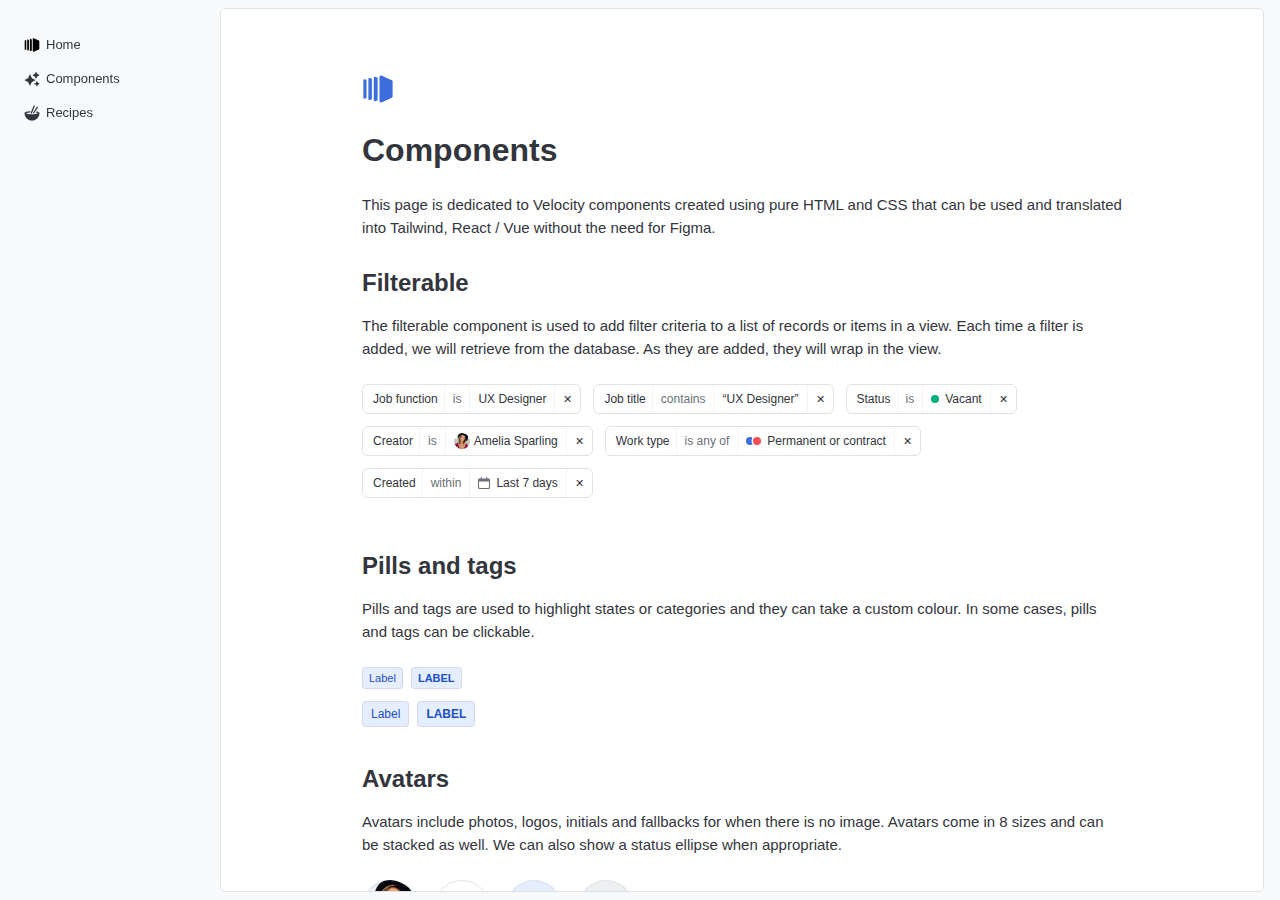
==== categories/components.html @ 9b2715d6 "Added sidebar" ====
<!doctype html>
<html lang="en">
  <head>
    <meta charset="UTF-8" />
    <meta name="viewport" content="width=device-width, initial-scale=1.0" />
    <title>Components</title>
    <link rel="stylesheet" href="../css/variables.css" />
    <link rel="stylesheet" href="../css/styles.css" />
    <link rel="icon" type="image/x-icon" href="../assets/images/me.ico" />
  </head>

  <body>
    <nav>
      <ul>
        <li class="sidebar-item">
          <a class="nav-text" href="/index.html">
            <span class="sidebar-content">
              <img
                class="sidebar-icon"
                src="../assets/images/icons/layers.svg"
              />
              <div>Home</div>
            </span>
          </a>
        </li>
        <li class="sidebar-item">
          <a class="nav-text" href="../categories/components.html">
            <span class="sidebar-content">
              <img
                class="sidebar-icon"
                src="../assets/images/icons/sparkle.svg"
              />
              <div>Components</div>
            </span>
          </a>
        </li>
        <li class="sidebar-item">
          <a class="nav-text" href="../categories/recipe-list.html">
            <span class="sidebar-content">
              <img class="sidebar-icon" src="../assets/images/icons/food.svg" />
              <div>Recipes</div>
            </span>
          </a>
        </li>
      </ul>
    </nav>

    <!-- The main content area -->
    <div class="main">
      <div class="centred-content">
        <svg
          width="16"
          height="16"
          viewBox="0 0 16 16"
          class="main-icon"
          fill="currentColor"
          xmlns="http://www.w3.org/2000/svg"
        >
          <path
            fill-rule="evenodd"
            clip-rule="evenodd"
            d="M15.3104 11.8014C15.3104 12.0613 15.1804 12.3212 14.9204 12.3862L9.72201 14.7256C9.52707 14.7905 9.26713 14.7905 9.0722 14.6606C8.87726 14.5306 8.74726 14.3356 8.74726 14.1407V1.85928C8.74726 1.66434 8.87726 1.40441 9.0722 1.33943C9.26713 1.20947 9.46207 1.20947 9.72201 1.27445L14.9204 3.61377C15.1804 3.74373 15.3104 3.93867 15.3104 4.1986V11.8014ZM3.99593 2.50637L4.94272 2.93242V13.0676L3.99593 13.4936C3.83669 13.5467 3.62438 13.5467 3.46514 13.4406C3.3059 13.3344 3.19974 13.1752 3.19974 13.0159V2.98407C3.19974 2.82484 3.3059 2.61253 3.46514 2.55945C3.62438 2.45329 3.78361 2.45329 3.99593 2.50637ZM1.39178 3.15523L2.26225 3.54694V12.4531L1.39178 12.8447C1.25135 12.8916 1.06411 12.8916 0.923683 12.798C0.783255 12.7044 0.689636 12.5639 0.689636 12.4235V3.57652C0.689636 3.43609 0.783255 3.24886 0.923683 3.20204C1.06411 3.10842 1.20454 3.10842 1.39178 3.15523ZM6.76276 1.91037L7.80976 2.38152V13.6185L6.76276 14.0896C6.58626 14.1484 6.35091 14.1484 6.1744 14.0308C5.9979 13.9131 5.88022 13.7366 5.88022 13.5601V2.4399C5.88022 2.26339 5.9979 2.02804 6.1744 1.96921C6.35091 1.85153 6.52743 1.85153 6.76276 1.91037Z"
          />
        </svg>

        <h1>Components</h1>
        <p>
          This page is dedicated to Velocity components created using pure HTML
          and CSS that can be used and translated into Tailwind, React / Vue
          without the need for Figma.
        </p>

        <!-- Filterables -->
        <h2>Filterable</h2>
        <p>
          The filterable component is used to add filter criteria to a list of
          records or items in a view. Each time a filter is added, we will
          retrieve from the database. As they are added, they will wrap in the
          view.
        </p>
        <div>
          <div class="filter-list">
            <div class="filterable">
              <div class="filter-field">Job function</div>
              <div class="filter-operator">is</div>
              <div class="filter-data">UX Designer</div>
              <div class="filter-remove">&#x2715;</div>
            </div>
            <div class="filterable">
              <div class="filter-field">Job title</div>
              <div class="filter-operator">contains</div>
              <div class="filter-data"><q>UX Designer</q></div>
              <div class="filter-remove">&#x2715;</div>
            </div>
            <div class="filterable">
              <div class="filter-field">Status</div>
              <div class="filter-operator">is</div>
              <div class="filter-data">
                <div class="coloured-ellipse"></div>
                Vacant
              </div>
              <div class="filter-remove">&#x2715;</div>
            </div>
            <div class="filterable">
              <div class="filter-field">Creator</div>
              <div class="filter-operator">is</div>
              <div class="filter-data">
                <div style="height: 16px; width: 16px; margin-right: 4px">
                  <img
                    class="avatar-image"
                    style="border-radius: 400px"
                    src="../assets/photos/girl.png"
                  />
                </div>
                Amelia Sparling
              </div>
              <div class="filter-remove">&#x2715;</div>
            </div>
            <div class="filterable">
              <div class="filter-field">Work type</div>
              <div class="filter-operator">is any of</div>
              <div class="filter-data">
                <div class="stacked-ellipse">
                  <div class="coloured-ellipse"></div>
                  <div class="coloured-ellipse"></div>
                </div>
                Permanent or contract
              </div>
              <div class="filter-remove">&#x2715;</div>
            </div>
            <div class="filterable">
              <div class="filter-field">Created</div>
              <div class="filter-operator">within</div>
              <div class="filter-data">
                <span class="icon-housing">
                  <svg
                    class="date-icon"
                    width="16"
                    height="16"
                    viewBox="0 0 16 16"
                    fill="currentColor"
                    xmlns="http://www.w3.org/2000/svg"
                  >
                    <path
                      fill-rule="evenodd"
                      clip-rule="evenodd"
                      d="M0.0181045 3.72974C0.00616553 3.81813 0 3.90834 0 4V14C0 15.1046 0.895431 16 2 16H14C15.1046 16 16 15.1046 16 14V4C16 3.90834 15.9938 3.81813 15.9819 3.72974C15.85 2.75299 15.0129 2 14 2H2C0.987087 2 0.150044 2.75299 0.0181045 3.72974ZM1.4 6V14C1.4 14.3314 1.66863 14.6 2 14.6H14C14.3314 14.6 14.6 14.3314 14.6 14V6H1.4Z"
                    />
                    <path
                      d="M3.5 1C3.5 0.447715 3.94772 0 4.5 0C5.05228 0 5.5 0.447715 5.5 1V2H3.5V1Z"
                    />
                    <path
                      d="M10.7 1C10.7 0.447715 11.1477 0 11.7 0C12.2522 0 12.7 0.447715 12.7 1V2H10.7V1Z"
                    />
                  </svg>
                </span>
                Last 7 days
              </div>
              <div class="filter-remove">&#x2715;</div>
            </div>
          </div>
        </div>

        <!-- Pills and tags -->
        <h2>Pills and tags</h2>
        <p>
          Pills and tags are used to highlight states or categories and they can
          take a custom colour. In some cases, pills and tags can be clickable.
        </p>
        <div class="pills-tags">
          <div class="pill-list">
            <div class="pill-sm">
              <span class="pill-label">Label</span>
            </div>
            <div class="badge-sm">
              <span class="badge-label">Label</span>
            </div>
          </div>
          <div class="pill-list">
            <div class="pill-md">
              <span class="pill-label-md">Label</span>
            </div>
            <div class="badge-md">
              <span class="badge-label-md">Label</span>
            </div>
          </div>
        </div>

        <!-- Avatars and stacked avatars -->
        <h2>Avatars</h2>
        <p>
          Avatars include photos, logos, initials and fallbacks for when there
          is no image. Avatars come in 8 sizes and can be stacked as well. We
          can also show a status ellipse when appropriate.
        </p>
        <div class="avatar-grouping">
          <div class="avatar-list">
            <div class="avatar">
              <img class="avatar-image" src="../assets/photos/girl.png" />
            </div>
            <div class="avatar">
              <img class="avatar-image" src="../assets/photos/sky.png" />
            </div>
            <div class="avatar-initials">
              <p class="initials">NV</p>
            </div>
            <div class="avatar-fallback">
              <svg
                class="svg-icon"
                width="32"
                height="32"
                viewBox="0 0 32 32"
                fill="currentColor"
                xmlns="http://www.w3.org/2000/svg"
              >
                <path
                  fill-rule="evenodd"
                  clip-rule="evenodd"
                  d="M6.50047 9.52563C6.50047 4.26493 10.7518 0 15.9961 0C21.2404 0 25.4917 4.26493 25.4917 9.52563C25.4917 14.7863 21.2404 19.0513 15.9961 19.0513C10.7518 19.0513 6.50047 14.7863 6.50047 9.52563ZM15.9961 2.57468C12.1693 2.57468 9.06704 5.68686 9.06704 9.52563C9.06704 13.3644 12.1693 16.4766 15.9961 16.4766C19.8229 16.4766 22.9251 13.3644 22.9251 9.52563C22.9251 5.68686 19.8229 2.57468 15.9961 2.57468ZM7.15126 22.8392C9.73643 20.9971 12.8289 20.0073 16 20.0073C19.1711 20.0073 22.2636 20.9971 24.8487 22.8392M7.15126 22.8392C4.56599 24.6812 2.61604 27.2848 1.57191 30.2884C1.33854 30.9597 1.69187 31.6937 2.36108 31.9279C3.0303 32.162 3.76199 31.8075 3.99536 31.1362C4.86413 28.637 6.48649 26.4708 8.63741 24.9384C10.7884 23.4056 13.3616 22.582 16 22.582C18.6384 22.582 21.2115 23.4055 23.3625 24.9383C25.5134 26.4708 27.1359 28.637 28.0046 31.1362C28.238 31.8075 28.9697 32.162 29.6389 31.9279C30.3081 31.6937 30.6615 30.9597 30.4281 30.2884C29.3839 27.2848 27.434 24.6812 24.8487 22.8392"
                />
              </svg>
            </div>
          </div>

          <div class="stacked-avatar-list">
            <div class="stacked-avatar" data-name="Emma Longhurst">
              <img class="stacked-image" src="../assets/photos/1.png" />
            </div>
            <div class="stacked-avatar" data-name="James Stoakes">
              <img class="stacked-image" src="../assets/photos/2.png" />
            </div>
            <div class="stacked-avatar" data-name="Poppy Reynolds">
              <img class="stacked-image" src="../assets/photos/3.png" />
            </div>
            <div class="stacked-avatar" data-name="Amelia Sparling">
              <img class="stacked-image" src="../assets/photos/girl.png" />
            </div>
          </div>

          <!-- Inline styles used for illustrative purposes -->
          <div class="stacked-avatar-list">
            <div
              style="background: #fde3f4"
              class="stacked-avatar-initials"
              data-name="Adam Dullage"
            >
              <p style="color: #892969" class="stacked-initials">AD</p>
            </div>
            <div
              style="background: #d8f8e7"
              class="stacked-avatar-initials"
              data-name="George Thomas"
            >
              <p style="color: #096c4e" class="stacked-initials">GT</p>
            </div>
            <div
              style="background: #e5eeff"
              class="stacked-avatar-initials"
              data-name="Jack Brind"
            >
              <p style="color: #1e50c0" class="stacked-initials">JB</p>
            </div>
            <div
              style="background: #ffe8d1"
              class="stacked-avatar-initials"
              data-name="Tahab Siddiqui"
            >
              <p style="color: #a05c1c" class="stacked-initials">TS</p>
            </div>
          </div>
        </div>

        <!-- Buttons -->
        <h2>Buttons</h2>
        <p>
          Buttons will normally be in the default style but can have a primary,
          ghost and destructive style as well as multiple different sizes.<br />
          The buttons below are all at the default size of medium.
        </p>
        <div class="buttons">
          <button class="button-ghost">
            <span class="btn-leading">
              <svg
                width="16"
                height="16"
                viewBox="0 0 16 16"
                fill="currentColor"
                xmlns="http://www.w3.org/2000/svg"
              >
                <path
                  fill-rule="evenodd"
                  clip-rule="evenodd"
                  d="M9.42375 0.355548C9.42431 0.355877 9.42487 0.356206 9.42542 0.356536L13.4629 2.72012C13.4757 2.72762 13.4883 2.73558 13.5005 2.74396L13.5207 2.75775C13.8709 2.99705 14.1634 3.19694 14.3892 3.3781C14.6237 3.56616 14.8318 3.76873 14.9812 4.03047C15.1342 4.29849 15.196 4.57587 15.224 4.86462C15.25 5.13264 15.25 5.45384 15.25 5.82178V10.1782C15.25 10.5462 15.25 10.8674 15.224 11.1354C15.196 11.4241 15.1342 11.7015 14.9812 11.9695C14.8318 12.2313 14.6237 12.4338 14.3892 12.6219C14.1634 12.8031 13.8709 13.0029 13.5207 13.2422L13.5005 13.256C13.4883 13.2644 13.4757 13.2724 13.4629 13.2799L9.42542 15.6435C9.42493 15.6438 9.42443 15.6441 9.42394 15.6443C9.00102 15.8945 8.48398 16 8.00275 16C7.52058 16 7.00267 15.8941 6.57749 15.6452L2.5371 13.2799C2.52428 13.2724 2.51172 13.2644 2.49945 13.256L2.47921 13.2422C2.12912 13.0029 1.83655 12.803 1.61062 12.6216C1.37597 12.4333 1.16776 12.2303 1.01838 11.9679C0.865538 11.6994 0.803958 11.4214 0.775971 11.132C0.749969 10.863 0.749984 10.5406 0.750001 10.1707V5.82178C0.749984 5.45385 0.749969 5.13264 0.775998 4.86462C0.804039 4.57587 0.865761 4.29849 1.01878 4.03047C1.1682 3.76873 1.37634 3.56616 1.61079 3.3781C1.83664 3.19694 2.12914 2.99704 2.47928 2.75775L2.49945 2.74396C2.51172 2.73558 2.52428 2.72762 2.5371 2.72012L6.57749 0.354822C6.57751 0.354811 6.57747 0.354832 6.57749 0.354822C7.00266 0.105881 7.5206 0 8.00275 0C8.48391 0 9.00087 0.105439 9.42375 0.355548ZM8.00275 1.28736C7.68603 1.28736 7.40319 1.36001 7.21863 1.46808L3.19738 3.82218C2.83201 4.07191 2.58567 4.24113 2.40562 4.38556C2.22685 4.52895 2.1595 4.61276 2.12527 4.67272C2.09463 4.72639 2.06452 4.80604 2.04665 4.99008C2.02744 5.18792 2.02673 5.44556 2.02673 5.85038V10.1422C2.02673 10.5488 2.02743 10.808 2.04668 11.0071C2.0646 11.1925 2.09485 11.2729 2.12567 11.327C2.15994 11.3873 2.22722 11.4711 2.40579 11.6145C2.58575 11.7589 2.83197 11.9281 3.19737 12.1778L7.21858 14.5319C7.40314 14.64 7.68603 14.7126 8.00275 14.7126C8.31987 14.7126 8.59925 14.6398 8.77846 14.5336L8.78142 14.5319L12.8026 12.1778C13.168 11.9281 13.4143 11.7589 13.5944 11.6144C13.7732 11.471 13.8405 11.3872 13.8747 11.3273C13.9054 11.2736 13.9355 11.194 13.9534 11.0099C13.9726 10.8121 13.9733 10.5544 13.9733 10.1496V5.85038C13.9733 5.44556 13.9726 5.18792 13.9534 4.99008C13.9355 4.80604 13.9054 4.72639 13.8747 4.67272C13.8405 4.61276 13.7732 4.52895 13.5944 4.38556C13.4143 4.24113 13.168 4.07191 12.8026 3.82218L8.77845 1.46637C8.59925 1.36016 8.31987 1.28736 8.00275 1.28736ZM8 6.41223C7.13788 6.41223 6.43449 7.12059 6.43449 8C6.43449 8.87941 7.13788 9.58776 8 9.58776C8.86212 9.58776 9.56551 8.87941 9.56551 8C9.56551 7.12059 8.86212 6.41223 8 6.41223ZM5.15776 8C5.15776 6.41463 6.42778 5.12488 8 5.12488C9.57222 5.12488 10.8422 6.41463 10.8422 8C10.8422 9.58537 9.57222 10.8751 8 10.8751C6.42778 10.8751 5.15776 9.58537 5.15776 8Z"
                />
              </svg>
            </span>
            <div class="btn-label-default">Ghost</div>
            <span class="btn-trailing" style="display: none">
              <svg></svg>
            </span>
          </button>
          <button class="button-default">
            <span class="btn-leading">
              <svg
                width="16"
                height="16"
                viewBox="0 0 16 16"
                fill="currentColor"
                xmlns="http://www.w3.org/2000/svg"
              >
                <path
                  fill-rule="evenodd"
                  clip-rule="evenodd"
                  d="M9.42375 0.355548C9.42431 0.355877 9.42487 0.356206 9.42542 0.356536L13.4629 2.72012C13.4757 2.72762 13.4883 2.73558 13.5005 2.74396L13.5207 2.75775C13.8709 2.99705 14.1634 3.19694 14.3892 3.3781C14.6237 3.56616 14.8318 3.76873 14.9812 4.03047C15.1342 4.29849 15.196 4.57587 15.224 4.86462C15.25 5.13264 15.25 5.45384 15.25 5.82178V10.1782C15.25 10.5462 15.25 10.8674 15.224 11.1354C15.196 11.4241 15.1342 11.7015 14.9812 11.9695C14.8318 12.2313 14.6237 12.4338 14.3892 12.6219C14.1634 12.8031 13.8709 13.0029 13.5207 13.2422L13.5005 13.256C13.4883 13.2644 13.4757 13.2724 13.4629 13.2799L9.42542 15.6435C9.42493 15.6438 9.42443 15.6441 9.42394 15.6443C9.00102 15.8945 8.48398 16 8.00275 16C7.52058 16 7.00267 15.8941 6.57749 15.6452L2.5371 13.2799C2.52428 13.2724 2.51172 13.2644 2.49945 13.256L2.47921 13.2422C2.12912 13.0029 1.83655 12.803 1.61062 12.6216C1.37597 12.4333 1.16776 12.2303 1.01838 11.9679C0.865538 11.6994 0.803958 11.4214 0.775971 11.132C0.749969 10.863 0.749984 10.5406 0.750001 10.1707V5.82178C0.749984 5.45385 0.749969 5.13264 0.775998 4.86462C0.804039 4.57587 0.865761 4.29849 1.01878 4.03047C1.1682 3.76873 1.37634 3.56616 1.61079 3.3781C1.83664 3.19694 2.12914 2.99704 2.47928 2.75775L2.49945 2.74396C2.51172 2.73558 2.52428 2.72762 2.5371 2.72012L6.57749 0.354822C6.57751 0.354811 6.57747 0.354832 6.57749 0.354822C7.00266 0.105881 7.5206 0 8.00275 0C8.48391 0 9.00087 0.105439 9.42375 0.355548ZM8.00275 1.28736C7.68603 1.28736 7.40319 1.36001 7.21863 1.46808L3.19738 3.82218C2.83201 4.07191 2.58567 4.24113 2.40562 4.38556C2.22685 4.52895 2.1595 4.61276 2.12527 4.67272C2.09463 4.72639 2.06452 4.80604 2.04665 4.99008C2.02744 5.18792 2.02673 5.44556 2.02673 5.85038V10.1422C2.02673 10.5488 2.02743 10.808 2.04668 11.0071C2.0646 11.1925 2.09485 11.2729 2.12567 11.327C2.15994 11.3873 2.22722 11.4711 2.40579 11.6145C2.58575 11.7589 2.83197 11.9281 3.19737 12.1778L7.21858 14.5319C7.40314 14.64 7.68603 14.7126 8.00275 14.7126C8.31987 14.7126 8.59925 14.6398 8.77846 14.5336L8.78142 14.5319L12.8026 12.1778C13.168 11.9281 13.4143 11.7589 13.5944 11.6144C13.7732 11.471 13.8405 11.3872 13.8747 11.3273C13.9054 11.2736 13.9355 11.194 13.9534 11.0099C13.9726 10.8121 13.9733 10.5544 13.9733 10.1496V5.85038C13.9733 5.44556 13.9726 5.18792 13.9534 4.99008C13.9355 4.80604 13.9054 4.72639 13.8747 4.67272C13.8405 4.61276 13.7732 4.52895 13.5944 4.38556C13.4143 4.24113 13.168 4.07191 12.8026 3.82218L8.77845 1.46637C8.59925 1.36016 8.31987 1.28736 8.00275 1.28736ZM8 6.41223C7.13788 6.41223 6.43449 7.12059 6.43449 8C6.43449 8.87941 7.13788 9.58776 8 9.58776C8.86212 9.58776 9.56551 8.87941 9.56551 8C9.56551 7.12059 8.86212 6.41223 8 6.41223ZM5.15776 8C5.15776 6.41463 6.42778 5.12488 8 5.12488C9.57222 5.12488 10.8422 6.41463 10.8422 8C10.8422 9.58537 9.57222 10.8751 8 10.8751C6.42778 10.8751 5.15776 9.58537 5.15776 8Z"
                />
              </svg>
            </span>
            <div class="btn-label-default">Default</div>
            <span class="btn-trailing" style="display: none">
              <svg></svg>
            </span>
          </button>
          <button class="button-primary">
            <span class="btn-leading-on-colour">
              <svg
                width="16"
                height="16"
                viewBox="0 0 16 16"
                fill="currentColor"
                xmlns="http://www.w3.org/2000/svg"
              >
                <path
                  fill-rule="evenodd"
                  clip-rule="evenodd"
                  d="M9.42375 0.355548C9.42431 0.355877 9.42487 0.356206 9.42542 0.356536L13.4629 2.72012C13.4757 2.72762 13.4883 2.73558 13.5005 2.74396L13.5207 2.75775C13.8709 2.99705 14.1634 3.19694 14.3892 3.3781C14.6237 3.56616 14.8318 3.76873 14.9812 4.03047C15.1342 4.29849 15.196 4.57587 15.224 4.86462C15.25 5.13264 15.25 5.45384 15.25 5.82178V10.1782C15.25 10.5462 15.25 10.8674 15.224 11.1354C15.196 11.4241 15.1342 11.7015 14.9812 11.9695C14.8318 12.2313 14.6237 12.4338 14.3892 12.6219C14.1634 12.8031 13.8709 13.0029 13.5207 13.2422L13.5005 13.256C13.4883 13.2644 13.4757 13.2724 13.4629 13.2799L9.42542 15.6435C9.42493 15.6438 9.42443 15.6441 9.42394 15.6443C9.00102 15.8945 8.48398 16 8.00275 16C7.52058 16 7.00267 15.8941 6.57749 15.6452L2.5371 13.2799C2.52428 13.2724 2.51172 13.2644 2.49945 13.256L2.47921 13.2422C2.12912 13.0029 1.83655 12.803 1.61062 12.6216C1.37597 12.4333 1.16776 12.2303 1.01838 11.9679C0.865538 11.6994 0.803958 11.4214 0.775971 11.132C0.749969 10.863 0.749984 10.5406 0.750001 10.1707V5.82178C0.749984 5.45385 0.749969 5.13264 0.775998 4.86462C0.804039 4.57587 0.865761 4.29849 1.01878 4.03047C1.1682 3.76873 1.37634 3.56616 1.61079 3.3781C1.83664 3.19694 2.12914 2.99704 2.47928 2.75775L2.49945 2.74396C2.51172 2.73558 2.52428 2.72762 2.5371 2.72012L6.57749 0.354822C6.57751 0.354811 6.57747 0.354832 6.57749 0.354822C7.00266 0.105881 7.5206 0 8.00275 0C8.48391 0 9.00087 0.105439 9.42375 0.355548ZM8.00275 1.28736C7.68603 1.28736 7.40319 1.36001 7.21863 1.46808L3.19738 3.82218C2.83201 4.07191 2.58567 4.24113 2.40562 4.38556C2.22685 4.52895 2.1595 4.61276 2.12527 4.67272C2.09463 4.72639 2.06452 4.80604 2.04665 4.99008C2.02744 5.18792 2.02673 5.44556 2.02673 5.85038V10.1422C2.02673 10.5488 2.02743 10.808 2.04668 11.0071C2.0646 11.1925 2.09485 11.2729 2.12567 11.327C2.15994 11.3873 2.22722 11.4711 2.40579 11.6145C2.58575 11.7589 2.83197 11.9281 3.19737 12.1778L7.21858 14.5319C7.40314 14.64 7.68603 14.7126 8.00275 14.7126C8.31987 14.7126 8.59925 14.6398 8.77846 14.5336L8.78142 14.5319L12.8026 12.1778C13.168 11.9281 13.4143 11.7589 13.5944 11.6144C13.7732 11.471 13.8405 11.3872 13.8747 11.3273C13.9054 11.2736 13.9355 11.194 13.9534 11.0099C13.9726 10.8121 13.9733 10.5544 13.9733 10.1496V5.85038C13.9733 5.44556 13.9726 5.18792 13.9534 4.99008C13.9355 4.80604 13.9054 4.72639 13.8747 4.67272C13.8405 4.61276 13.7732 4.52895 13.5944 4.38556C13.4143 4.24113 13.168 4.07191 12.8026 3.82218L8.77845 1.46637C8.59925 1.36016 8.31987 1.28736 8.00275 1.28736ZM8 6.41223C7.13788 6.41223 6.43449 7.12059 6.43449 8C6.43449 8.87941 7.13788 9.58776 8 9.58776C8.86212 9.58776 9.56551 8.87941 9.56551 8C9.56551 7.12059 8.86212 6.41223 8 6.41223ZM5.15776 8C5.15776 6.41463 6.42778 5.12488 8 5.12488C9.57222 5.12488 10.8422 6.41463 10.8422 8C10.8422 9.58537 9.57222 10.8751 8 10.8751C6.42778 10.8751 5.15776 9.58537 5.15776 8Z"
                />
              </svg>
            </span>
            <div class="btn-label-on-colour">Primary</div>
            <span class="btn-trailing" style="display: none">
              <svg></svg>
            </span>
          </button>
          <button class="button-destructive">
            <span class="btn-leading-on-colour">
              <svg
                width="16"
                height="16"
                viewBox="0 0 16 16"
                fill="currentColor"
                xmlns="http://www.w3.org/2000/svg"
              >
                <path
                  fill-rule="evenodd"
                  clip-rule="evenodd"
                  d="M9.42375 0.355548C9.42431 0.355877 9.42487 0.356206 9.42542 0.356536L13.4629 2.72012C13.4757 2.72762 13.4883 2.73558 13.5005 2.74396L13.5207 2.75775C13.8709 2.99705 14.1634 3.19694 14.3892 3.3781C14.6237 3.56616 14.8318 3.76873 14.9812 4.03047C15.1342 4.29849 15.196 4.57587 15.224 4.86462C15.25 5.13264 15.25 5.45384 15.25 5.82178V10.1782C15.25 10.5462 15.25 10.8674 15.224 11.1354C15.196 11.4241 15.1342 11.7015 14.9812 11.9695C14.8318 12.2313 14.6237 12.4338 14.3892 12.6219C14.1634 12.8031 13.8709 13.0029 13.5207 13.2422L13.5005 13.256C13.4883 13.2644 13.4757 13.2724 13.4629 13.2799L9.42542 15.6435C9.42493 15.6438 9.42443 15.6441 9.42394 15.6443C9.00102 15.8945 8.48398 16 8.00275 16C7.52058 16 7.00267 15.8941 6.57749 15.6452L2.5371 13.2799C2.52428 13.2724 2.51172 13.2644 2.49945 13.256L2.47921 13.2422C2.12912 13.0029 1.83655 12.803 1.61062 12.6216C1.37597 12.4333 1.16776 12.2303 1.01838 11.9679C0.865538 11.6994 0.803958 11.4214 0.775971 11.132C0.749969 10.863 0.749984 10.5406 0.750001 10.1707V5.82178C0.749984 5.45385 0.749969 5.13264 0.775998 4.86462C0.804039 4.57587 0.865761 4.29849 1.01878 4.03047C1.1682 3.76873 1.37634 3.56616 1.61079 3.3781C1.83664 3.19694 2.12914 2.99704 2.47928 2.75775L2.49945 2.74396C2.51172 2.73558 2.52428 2.72762 2.5371 2.72012L6.57749 0.354822C6.57751 0.354811 6.57747 0.354832 6.57749 0.354822C7.00266 0.105881 7.5206 0 8.00275 0C8.48391 0 9.00087 0.105439 9.42375 0.355548ZM8.00275 1.28736C7.68603 1.28736 7.40319 1.36001 7.21863 1.46808L3.19738 3.82218C2.83201 4.07191 2.58567 4.24113 2.40562 4.38556C2.22685 4.52895 2.1595 4.61276 2.12527 4.67272C2.09463 4.72639 2.06452 4.80604 2.04665 4.99008C2.02744 5.18792 2.02673 5.44556 2.02673 5.85038V10.1422C2.02673 10.5488 2.02743 10.808 2.04668 11.0071C2.0646 11.1925 2.09485 11.2729 2.12567 11.327C2.15994 11.3873 2.22722 11.4711 2.40579 11.6145C2.58575 11.7589 2.83197 11.9281 3.19737 12.1778L7.21858 14.5319C7.40314 14.64 7.68603 14.7126 8.00275 14.7126C8.31987 14.7126 8.59925 14.6398 8.77846 14.5336L8.78142 14.5319L12.8026 12.1778C13.168 11.9281 13.4143 11.7589 13.5944 11.6144C13.7732 11.471 13.8405 11.3872 13.8747 11.3273C13.9054 11.2736 13.9355 11.194 13.9534 11.0099C13.9726 10.8121 13.9733 10.5544 13.9733 10.1496V5.85038C13.9733 5.44556 13.9726 5.18792 13.9534 4.99008C13.9355 4.80604 13.9054 4.72639 13.8747 4.67272C13.8405 4.61276 13.7732 4.52895 13.5944 4.38556C13.4143 4.24113 13.168 4.07191 12.8026 3.82218L8.77845 1.46637C8.59925 1.36016 8.31987 1.28736 8.00275 1.28736ZM8 6.41223C7.13788 6.41223 6.43449 7.12059 6.43449 8C6.43449 8.87941 7.13788 9.58776 8 9.58776C8.86212 9.58776 9.56551 8.87941 9.56551 8C9.56551 7.12059 8.86212 6.41223 8 6.41223ZM5.15776 8C5.15776 6.41463 6.42778 5.12488 8 5.12488C9.57222 5.12488 10.8422 6.41463 10.8422 8C10.8422 9.58537 9.57222 10.8751 8 10.8751C6.42778 10.8751 5.15776 9.58537 5.15776 8Z"
                />
              </svg>
            </span>
            <div class="btn-label-on-colour">Destructive</div>
            <span class="btn-trailing" style="display: none">
              <svg></svg>
            </span>
          </button>
        </div>

        <!-- Sidebar -->
        <h2>Sidebar</h2>
        <p>
          This piece is to ensure that the correct responsiveness and fluidity
          is applied to the sidebar and the items inside. We need to ensure that
          text truncation is applied at the correct points as well as handling
          the icon button in the right side on hover.
        </p>
        <div class="resizable-container">
          <ul class="tst-sidebar-list">
            <li>
              <a class="tst-sidebar-item" href="#">
                <span class="tst-sidebar-content">
                  <div class="dirty"></div>
                  <svg
                    xmlns="http://www.w3.org/2000/svg"
                    class="tst-sidebar-icon"
                    width="12"
                    height="12"
                    viewBox="0 0 12 12"
                    fill="currentColor"
                  >
                    <g clip-path="url(#clip0_5419_7481)">
                      <path
                        d="M0.75 2.5C0.75 1.119 1.92495 0 3.375 0H4.95C5.5296 0 6 0.448 6 1V3C6 4.105 6.93975 5 8.1 5H10.2C10.7796 5 11.25 5.448 11.25 6V9.5C11.25 10.881 10.0751 12 8.625 12H3.375C1.92495 12 0.75 10.881 0.75 9.5V2.5ZM7.49835 0.427C7.33245 0.269 7.05 0.381 7.05 0.604V3C7.05 3.552 7.5204 4 8.1 4H10.6158C10.8499 4 10.9676 3.731 10.8017 3.573L7.49835 0.427Z"
                      />
                    </g>
                    <defs>
                      <clipPath id="clip0_5419_7481">
                        <rect width="12" height="12" fill="currentColor" />
                      </clipPath>
                    </defs>
                  </svg>
                  <span class="item-name">Equal opportunities</span>
                  <div class="item-remove">&#x22EF</div>
                </span>
              </a>
            </li>
            <li>
              <a class="tst-sidebar-item" href="#">
                <span class="tst-sidebar-content">
                  <svg
                    xmlns="http://www.w3.org/2000/svg"
                    class="tst-sidebar-icon"
                    width="12"
                    height="12"
                    viewBox="0 0 12 12"
                    fill="currentColor"
                  >
                    <g clip-path="url(#clip0_5419_7481)">
                      <path
                        d="M0.75 2.5C0.75 1.119 1.92495 0 3.375 0H4.95C5.5296 0 6 0.448 6 1V3C6 4.105 6.93975 5 8.1 5H10.2C10.7796 5 11.25 5.448 11.25 6V9.5C11.25 10.881 10.0751 12 8.625 12H3.375C1.92495 12 0.75 10.881 0.75 9.5V2.5ZM7.49835 0.427C7.33245 0.269 7.05 0.381 7.05 0.604V3C7.05 3.552 7.5204 4 8.1 4H10.6158C10.8499 4 10.9676 3.731 10.8017 3.573L7.49835 0.427Z"
                      />
                    </g>
                    <defs>
                      <clipPath id="clip0_5419_7481">
                        <rect width="12" height="12" fill="currentColor" />
                      </clipPath>
                    </defs>
                  </svg>
                  <span class="item-name">Data protection</span>
                  <div class="item-remove">&#x22EF</div>
                </span>
              </a>
            </li>
            <li>
              <a class="tst-sidebar-item" href="#">
                <span class="tst-sidebar-content">
                  <svg
                    xmlns="http://www.w3.org/2000/svg"
                    class="tst-sidebar-icon"
                    width="12"
                    height="12"
                    viewBox="0 0 12 12"
                    fill="currentColor"
                  >
                    <g clip-path="url(#clip0_5419_7481)">
                      <path
                        d="M0.75 2.5C0.75 1.119 1.92495 0 3.375 0H4.95C5.5296 0 6 0.448 6 1V3C6 4.105 6.93975 5 8.1 5H10.2C10.7796 5 11.25 5.448 11.25 6V9.5C11.25 10.881 10.0751 12 8.625 12H3.375C1.92495 12 0.75 10.881 0.75 9.5V2.5ZM7.49835 0.427C7.33245 0.269 7.05 0.381 7.05 0.604V3C7.05 3.552 7.5204 4 8.1 4H10.6158C10.8499 4 10.9676 3.731 10.8017 3.573L7.49835 0.427Z"
                      />
                    </g>
                    <defs>
                      <clipPath id="clip0_5419_7481">
                        <rect width="12" height="12" fill="currentColor" />
                      </clipPath>
                    </defs>
                  </svg>
                  <span class="item-name">Your details</span>
                  <div class="item-remove">&#x22EF</div>
                </span>
              </a>
            </li>
            <li>
              <a class="tst-sidebar-item" href="#">
                <span class="tst-sidebar-content">
                  <svg
                    xmlns="http://www.w3.org/2000/svg"
                    class="tst-sidebar-icon"
                    width="12"
                    height="12"
                    viewBox="0 0 12 12"
                    fill="currentColor"
                  >
                    <g clip-path="url(#clip0_5419_7481)">
                      <path
                        d="M0.75 2.5C0.75 1.119 1.92495 0 3.375 0H4.95C5.5296 0 6 0.448 6 1V3C6 4.105 6.93975 5 8.1 5H10.2C10.7796 5 11.25 5.448 11.25 6V9.5C11.25 10.881 10.0751 12 8.625 12H3.375C1.92495 12 0.75 10.881 0.75 9.5V2.5ZM7.49835 0.427C7.33245 0.269 7.05 0.381 7.05 0.604V3C7.05 3.552 7.5204 4 8.1 4H10.6158C10.8499 4 10.9676 3.731 10.8017 3.573L7.49835 0.427Z"
                      />
                    </g>
                    <defs>
                      <clipPath id="clip0_5419_7481">
                        <rect width="12" height="12" fill="currentColor" />
                      </clipPath>
                    </defs>
                  </svg>
                  <span class="item-name">Contact details</span>
                  <div class="item-remove">&#x22EF</div>
                </span>
              </a>
            </li>
            <li>
              <a class="tst-sidebar-item" href="#">
                <span class="tst-sidebar-content">
                  <div class="dirty"></div>
                  <svg
                    xmlns="http://www.w3.org/2000/svg"
                    class="tst-sidebar-icon"
                    width="12"
                    height="12"
                    viewBox="0 0 12 12"
                    fill="currentColor"
                  >
                    <g clip-path="url(#clip0_5419_7481)">
                      <path
                        d="M0.75 2.5C0.75 1.119 1.92495 0 3.375 0H4.95C5.5296 0 6 0.448 6 1V3C6 4.105 6.93975 5 8.1 5H10.2C10.7796 5 11.25 5.448 11.25 6V9.5C11.25 10.881 10.0751 12 8.625 12H3.375C1.92495 12 0.75 10.881 0.75 9.5V2.5ZM7.49835 0.427C7.33245 0.269 7.05 0.381 7.05 0.604V3C7.05 3.552 7.5204 4 8.1 4H10.6158C10.8499 4 10.9676 3.731 10.8017 3.573L7.49835 0.427Z"
                      />
                    </g>
                    <defs>
                      <clipPath id="clip0_5419_7481">
                        <rect width="12" height="12" fill="currentColor" />
                      </clipPath>
                    </defs>
                  </svg>
                  <span class="item-name">48 hour opt out agreement (WTD)</span>
                  <div class="item-remove">&#x22EF</div>
                </span>
              </a>
            </li>
            <li>
              <a class="tst-sidebar-item" href="#">
                <span class="tst-sidebar-content">
                  <svg
                    xmlns="http://www.w3.org/2000/svg"
                    class="tst-sidebar-icon"
                    width="12"
                    height="12"
                    viewBox="0 0 12 12"
                    fill="currentColor"
                  >
                    <g clip-path="url(#clip0_5419_7481)">
                      <path
                        d="M0.75 2.5C0.75 1.119 1.92495 0 3.375 0H4.95C5.5296 0 6 0.448 6 1V3C6 4.105 6.93975 5 8.1 5H10.2C10.7796 5 11.25 5.448 11.25 6V9.5C11.25 10.881 10.0751 12 8.625 12H3.375C1.92495 12 0.75 10.881 0.75 9.5V2.5ZM7.49835 0.427C7.33245 0.269 7.05 0.381 7.05 0.604V3C7.05 3.552 7.5204 4 8.1 4H10.6158C10.8499 4 10.9676 3.731 10.8017 3.573L7.49835 0.427Z"
                      />
                    </g>
                    <defs>
                      <clipPath id="clip0_5419_7481">
                        <rect width="12" height="12" fill="currentColor" />
                      </clipPath>
                    </defs>
                  </svg>
                  <span class="item-name">Health and disability</span>
                  <div class="item-remove">&#x22EF</div>
                </span>
              </a>
            </li>
            <li>
              <a class="tst-sidebar-item" href="#">
                <span class="tst-sidebar-content">
                  <svg
                    xmlns="http://www.w3.org/2000/svg"
                    class="tst-sidebar-icon"
                    width="12"
                    height="12"
                    viewBox="0 0 12 12"
                    fill="currentColor"
                  >
                    <g clip-path="url(#clip0_5419_7481)">
                      <path
                        d="M0.75 2.5C0.75 1.119 1.92495 0 3.375 0H4.95C5.5296 0 6 0.448 6 1V3C6 4.105 6.93975 5 8.1 5H10.2C10.7796 5 11.25 5.448 11.25 6V9.5C11.25 10.881 10.0751 12 8.625 12H3.375C1.92495 12 0.75 10.881 0.75 9.5V2.5ZM7.49835 0.427C7.33245 0.269 7.05 0.381 7.05 0.604V3C7.05 3.552 7.5204 4 8.1 4H10.6158C10.8499 4 10.9676 3.731 10.8017 3.573L7.49835 0.427Z"
                      />
                    </g>
                    <defs>
                      <clipPath id="clip0_5419_7481">
                        <rect width="12" height="12" fill="currentColor" />
                      </clipPath>
                    </defs>
                  </svg>
                  <span class="item-name"
                    >Right to work</span
                  >
                  <div class="item-remove">&#x22EF</div>
                </span>
              </a>
            </li>
          </ul>
        </div>

        <!-- Outside of container -->
      </div>
    </div>
  </body>
</html>
---- css/variables.css ----
:root {
  --text-primary: #33353c;
  --text-accent: #3c6ddd;
  --text-link: var(--text-accent);
  --bg-primary: #f8f9fb;
  --text-selection: #f2e5ff;
  --border-default: #dfe1e4;
  --animation: 0.2s;
  --sidebar-width: 220px;
  --avatar-size: 56px;
  --stacked-avatar-size: 40px;
  --component-hover: #eeeff1;

  --component-bg: #e5eeff;
  --component-fg: #1e50c0;

  --section-margin: 56px;
}
---- css/styles.css ----
@font-face {
  font-family: "Inter";
  font-weight: 100 900; /* For variable font, keep the range */
  src: url("assets/fonts/InterVariable.woff2") format("woff2");
}

@font-face {
  font-family: "Inter Display";
  font-weight: 400;
  src: url("assets/fonts/InterDisplay-Regular.woff2") format("woff2");
}

@font-face {
  font-family: "Inter Display";
  font-weight: 500;
  src: url("assets/fonts/InterDisplay-Medium.woff2") format("woff2");
}

@font-face {
  font-family: "Inter Display";
  font-weight: 600;
  src: url("assets/fonts/InterDisplay-SemiBold.woff2") format("woff2");
}

/* #region -> Not relevant */

.hero-image {
  display: flex;
  justify-content: center;
  align-items: center;
}

.header-image {
  width: 320px;
  height: 160px;
  object-fit: cover;
  margin-top: 32px;
  border-radius: 8px;
  border: 1px solid #e8e8e8;
}

.recipe-list {
  display: flex;
  gap: 20px;
  margin-bottom: 32px;
}

.recipe-list > a,
.recipe-list > a:hover {
  color: var(--text-primary);
  font-size: 14px;
  font-weight: 500;
}

.recipe-card {
  display: inline-flex;
  flex-direction: column;
  border-radius: 6px;
  padding: 8px;
  transition: var(--animation);
}

.recipe-card:hover {
  background-color: #eeeff1;
  transition: var(--animation);
}

.card-image {
  width: 200px;
  height: 120px;
  object-fit: cover;
  border-radius: 8px;
  border: 1px solid #e8e8e8;
}

.card-name {
  margin: 8px 0;
}

.recipe-title {
  margin: 40px 0 24px 0;
  justify-items: center;
}

.recipe-main {
  display: flex;
  flex-direction: column;
  margin-inline: auto;
  max-width: fit-content;
}

.inner-recipe {
  width: 640px;
}

.tagline {
  line-height: 1.5;
}

.servings {
  margin: 32px 0px;
  display: flex;
  align-items: center;
}

.serving-label {
  margin-right: 12px;
}

.serving-counter {
  display: flex;
  align-items: center;
  background: #e9ecef;
  border-radius: 5px;
  border: 1px solid var(--border-default);
  shadow: var(--shadow-sm);
}

#serving-size {
  text-align: center;
  user-select: none;
}

.serving-counter > span {
  margin: 0 6px;
  width: 16px;
  font-size: 14px;
  font-weight: 500;
}

.separator {
  background: var(--border-default);
  height: 1px;
  width: 100%;
  margin-bottom: 32px;
}

.ingredients {
  margin: 40px 0px;
}

.updown {
  display: inline-flex;
  padding: 0.125rem 0.5rem;
  color: var(--text-primary);
  font-size: 1rem;
  font-weight: 500;
  border: none;
  line-height: 1.25rem;
  width: 24px;
  letter-spacing: -0.00406rem;
  justify-content: center;
  align-items: center;
  border-radius: 0.25rem;
  background: #ffffff;
  box-shadow:
    0px 0px 0px 0.5px #dfe1e4,
    0px 1px 3px 0.25px rgba(0, 0, 0, 0.08);
}

.updown:hover {
  color: var(--text-primary);
  background: #eeeff1;
  transition: 0.3s;
}

#arrow {
  margin-right: 4px;
}

.back-button {
  display: inline-flex;
  padding: 0.125rem 0.5rem 0.125rem 0.5rem;
  color: var(--text-primary);
  font-size: 0.75rem;
  font-weight: 500;
  border: none;
  line-height: 1.25rem;
  letter-spacing: -0.00406rem;
  justify-content: center;
  align-items: center;
  border-radius: 0.25rem;
  background: #ffffff;
  box-shadow:
    0px 0px 0px 0.5px #dfe1e4,
    0px 1px 3px 0.25px rgba(0, 0, 0, 0.08);
}

.back-button:hover {
  color: var(--text-primary);
  padding: 0.125rem 0.5rem 0.125rem 0.5rem;
  background: #eeeff1;
  transition: 0.3s;
}

.back-button:hover > #arrow {
  color: var(--text-accent);
  transition: 0.3s;
}

.measurement {
  font-weight: 600;
  display: inline-block;
  width: 60px;
}

ul {
  padding-left: 0px;
}

ul.directions-text > li {
  line-height: 1.5rem;
  margin-bottom: 12px;
}

/* Collapse bullet marker in ul only */
ul > li::marker {
  content: "";
  opacity: 0;
}

/* Reset browser style / defaults for ol */
ol {
  list-style-type: none;
  counter-reset: custom-counter;
  padding: 0px;
  margin: 0px;
}

ol li {
  margin-left: 32px;
  margin-bottom: 20px;
  line-height: 1.5;
}

/* Trageting numbers in an ol */
ol > li::before {
  content: counter(custom-counter) "";
  counter-increment: custom-counter;
  position: absolute;
  margin-left: -34px;
  margin-top: 2px;
  border: 1px solid var(--border-default);
  width: 20px;
  height: 20px;
  font-size: 13px;
  font-weight: 500;
  border-radius: 4px;
  background-color: #e9ecef;
  color: #3a424a;
  display: flex;
  justify-content: center;
  align-items: center;
}

.categories {
  display: flex;
  align-items: center;
  justify-content: center;
  gap: 0.5rem;
  margin-bottom: 40px;
}

a {
  color: var(--text-link);
  text-decoration: none;
}

a:hover {
  color: #1e50c0;
}

/* Basic styling for the placeholder text */
input::placeholder {
  color: #90959d;
  opacity: 1;
}

.bullet-point li:first-child {
  color: red;
  text-transform: uppercase;
}

.bullet-point li:last-child {
  color: orange;
}

/* Styling for when the input is focused */
input:focus::placeholder {
  color: #90959d;
  opacity: 0;
}

.text-input {
  margin: 50px 0;
  display: flex;
  gap: 12px;
  flex-direction: column;
}

.input-header {
  color: var(--text-primary);
  font-weight: 450;
  margin-bottom: 6px;
}

.icon {
  position: relative;
  left: 10px;
  top: 26px;
  pointer-events: none;
}

.textfield {
  border-color: var(--border-default);
  border-style: none;
  border-width: 0px;
  border-radius: 4px;
  padding: 0.375rem;
  width: 25rem;
  display: flex;
  font-size: 13px;
  font-weight: 450;
  line-height: 1.25rem;
  letter-spacing: -0.00406rem;
  transition: var(--animation);
  box-shadow:
    0px 0px 0px 0.75px #dfe1e4,
    0px 1px 3px 0.25px rgba(0, 0, 0, 0.08);
}

.textfield:hover {
  border-width: 0px;
  transition: var(--animation);
  box-shadow:
    0px 0px 0px 0.75px #c8cbd0,
    0px 1px 3px 0.25px rgba(0, 0, 0, 0.08);
}

.textfield:active {
  border-width: 0px;
  outline: none;
  transition: var(--animation);
  box-shadow:
    0px 0px 0px 0.75px #c8cbd0,
    0px 1px 3px 0.25px rgba(0, 0, 0, 0.08);
}

.textfield:focus {
  border-width: 0px;
  outline: none;
  transition: var(--animation);
  box-shadow:
    0px 0px 0px 0.75px #c8cbd0,
    0px 1px 3px 0.25px rgba(0, 0, 0, 0.08);
}

.checkbox-group {
  margin-bottom: 50px;
}

.checkbox-container {
  display: flex;
  align-items: center;
  margin-bottom: 6px;
}

.checkbox-container label {
  color: var(--text-primary);
  user-select: none;
}

.checkbox-container input[type="checkbox"] {
  opacity: 0;
  position: absolute;
}

.checkbox-container label::before {
  content: "";
  border: 1px solid var(--border-default);
  border-radius: 4px;
  width: 12px;
  height: 12px;
  display: inline-flex;
  margin-right: 6px;
}

#cb1 {
  margin: 0px;
  width: 14px;
  height: 14px;
}

.checkbox-container label:hover::before,
.checkbox-container input[type="checkbox"]:hover + label::before {
  background: white;
}

.checkbox-container input[type="checkbox"]:checked + label::before {
  background: var(--text-accent);
  content: "\002713";
  font-size: 12px;
  font-weight: 700px;
  color: white;
  border: 1px solid var(--text-accent);
  padding-bottom: 2px;
}

.category-pill {
  display: inline-block;
  padding: 2px 6px;
  background-color: #e9ecef;
  color: var(--text-primary);
  text-decoration: none;
  border-radius: 4px;
  font-size: 12px;
  line-height: 20px;
  font-weight: 500;
  box-shadow: 0px 0px 0px 0.5px rgba(58, 66, 74, 0.08) inset;
  transition: background-color 0.3s ease;
}

.category-pill:hover {
  color: var(--text-primary);
  background-color: #d8dde2;
}
/* #endregion */

*,
*::before,
*::after {
  box-sizing: border-box;
  outline: 0px dashed fuchsia;
}

html {
  background: var(--bg-primary);
  font-family: "Inter", "Comic Sans MS", sans-serif;
}

body {
  margin-left: var(--sidebar-width);
  overscroll-behavior: contain;
  -webkit-font-smoothing: antialiased;
  text-rendering: optimizelegibility;
  text-size-adjust: 100%;
}

::selection {
  background: var(--text-selection);
  color: #662f9d;
}

/* #region navigation */
nav {
  position: fixed;
  height: 100%;
  background: transparent;
  z-index: 96;
  width: var(--sidebar-width);
  left: 0;
  top: 0;
  padding: 16px;
}

nav > ul {
  display: flex;
  flex-direction: column;
  gap: 2px;
  margin-bottom: 0px;
  font-size: 13px;
  font-weight: 500;
  line-height: 20px;
}

.nav-text {
  display: block;
  padding: 6px 8px;
  border-radius: 6px;
  color: var(--text-primary);
}

.nav-text:hover {
  background: #dfe1e4;
  color: var(--text-primary);
}

.sidebar-content {
  display: flex;
  gap: 6px;
}
/* #endregion */

/* #region view */
.main {
  display: flex;
  flex-direction: column;
  flex-grow: 1;
  align-items: stretch;
  height: calc(100vh - 16px);
  border: 0.5px solid var(--border-default);
  border-radius: 6px;
  background: #ffffff;
  margin: 8px 8px 8px 0px;
  overflow-y: auto;
  position: relative;
  outline: 0px dashed fuchsia;
  scrollbar-width: none;
}

.centred-content {
  margin: 0 auto;
  max-width: 760px;
  position: relative;
  width: calc(100% - 72px);
  padding-top: 64px;
  outline: 0px dashed limegreen;
}
/* #endregion */

h1 {
  font-family: "Inter Display", "Comic Sans MS", sans-serif;
  font-size: 2rem;
  font-weight: 600;
  line-height: 1.5rem;
  color: var(--text-primary);
}

h2 {
  font-family: "Inter Display", "Comic Sans MS", sans-serif;
  font-size: 1.5rem;
  font-weight: 600;
  line-height: 1.5rem;
  color: var(--text-primary);
}

button {
  box-sizing: border-box;
  height: 28px;
}

p {
  color: var(--text-primary);
  font-size: 0.9375rem;
  line-height: 1.5em;
  overflow-wrap: break-word;
  text-wrap: pretty;
}

h1 + p {
  margin: 32px 0;
}

h2 + p {
  margin-bottom: 24px;
}

.main-icon {
  height: 32px;
  width: 32px;
  margin-bottom: 8px;
  color: var(--text-accent);
}

.filter-list,
buttons {
  display: flex;
  gap: 12px;
  margin-bottom: var(--section-margin);
  overflow-x: auto;
  white-space: nowrap;
  flex-wrap: wrap;
}

/* #region filterable */
.filterable {
  display: flex;
  gap: 1px;
  background: #f3f4f8;
  border: 1px solid var(--border-default);
  border-radius: 6px;
  overflow: hidden;
  align-items: center;
  flex-shrink: 0;
  /* box-shadow: 0px 1px 2px 0.25px rgba(0, 0, 0, 0.06); */
}

.filterable > * {
  padding: 4px 8px;
  background: white;
  user-select: none;
  color: var(--text-primary);
  font-size: 12px;
  line-height: 20px;
  font-weight: 450;
  white-space: nowrap;
}

.filterable > *:first-child {
  padding-left: 10px;
  padding-right: 6px;
}

.filterable > *:nth-child(2) {
  color: #6b6f76;
}

.filterable > *:last-child {
  padding-left: 8px;
  padding-right: 8px;
  font-size: 11px;
}

.filter-data {
  display: flex;
  align-items: center;
}

.icon-housing {
  display: flex;
  margin-right: 2px;
}

.date-icon {
  color: #6b6f76;
  height: 12px;
  width: 12px;
  margin-right: 4px;
}

.coloured-ellipse {
  height: 8px;
  width: 8px;
  background: #02b17b;
  border-radius: 40px;
  margin-right: 6px;
  box-shadow: 0px 0px 0px 1.5px #ffffff;
}

.stacked-ellipse {
  display: flex;
  align-items: center;
}

.stacked-ellipse > .coloured-ellipse:first-child {
  background: #3c6ddd;
}

.stacked-ellipse > .coloured-ellipse:nth-child(2) {
  background: #f44e59;
  margin-left: -7px;
}

.stacked-ellipse > .coloured-ellipse:nth-child(3) {
  background: #f5b500;
  margin-left: -7px;
}

.filter-operator:hover,
.filter-data:hover,
.filter-remove:hover {
  background: #f3f4f8;
}

.filter-operator:active,
.filter-data:active,
.filter-remove:active {
  background: #eeeff1;
}
/* #endregion */

/* #region avatars & stacked avatars */
/* #region avatars */
.avatar-grouping {
  display: flex;
  flex-direction: column;
  margin-bottom: var(--section-margin);
}

.avatar-list {
  display: flex;
  gap: 16px;
  margin-bottom: 24px;
}

.avatar {
  border-radius: 400px;
  height: var(--avatar-size);
  width: var(--avatar-size);
  position: relative;
}

.avatar:after {
  content: "";
  border: clamp(1px, calc(var(--avatar-size) * 0.018), 2px) solid
    rgb(58, 66, 74, 0.16);
  border-radius: 400px;
  height: calc(var(--avatar-size));
  width: calc(var(--avatar-size));
  position: absolute;
  margin-left: calc(-1 * var(--avatar-size));
}

.avatar:before {
  content: "";
  position: absolute;
  height: calc(var(--avatar-size) * 0.2);
  width: calc(var(--avatar-size) * 0.2);
  z-index: 10;
  isolation: isolate;
  background: #02b17b;
  border-radius: 40px;
  right: calc(var(--avatar-size) * 0.05);
  bottom: calc(var(--avatar-size) * 0.05);
  box-shadow: 0px 0px 0px clamp(1.5px, calc(var(--avatar-size) * 0.045), 3px)
    #fff;
}

.avatar-image {
  height: 100%;
  width: 100%;
  object-fit: cover;
  border-radius: 400px;
}

.avatar-initials {
  display: flex;
  align-items: center;
  justify-content: center;
  background: var(--component-bg);
  border-radius: 400px;
  height: var(--avatar-size);
  min-width: var(--avatar-size);
  border: clamp(1px, calc(var(--avatar-size) * 0.018), 2px) solid
    rgb(58, 66, 74, 0.08);
}

.initials {
  color: var(--component-fg);
  font-size: calc(var(--avatar-size) * 0.36);
  line-height: 1;
  font-weight: 600;
  user-select: none;
}

.avatar-fallback {
  display: flex;
  align-items: center;
  justify-content: center;
  background: #eeeff1;
  border-radius: 400px;
  height: var(--avatar-size);
  min-width: var(--avatar-size);
  border: clamp(1px, calc(var(--avatar-size) * 0.018), 2px) solid
    rgb(58, 66, 74, 0.08);
}

.svg-icon {
  height: calc(var(--avatar-size) * 0.4);
  width: calc(var(--avatar-wisizedth) * 0.4);
  color: #4f5359;
}
/* #endregion */

/* #region stacked */
.stacked-avatar-list {
  display: flex;
  margin-bottom: 24px;
}

.stacked-avatar-list:after {
  content: "hover avatars";
  margin-left: 24px;
  margin-top: 12px;
}

.stacked-avatar {
  border-radius: 400px;
  height: var(--stacked-avatar-size);
  width: var(--stacked-avatar-size);
  outline: calc(var(--stacked-avatar-size) * 0.1) solid white;
  transition: 0.2s;
  position: relative;
}

.stacked-avatar:not(:first-child) {
  margin-left: clamp(-8px, -6px, -4px);
}

.stacked-avatar:hover {
  z-index: 10;
  box-shadow:
    0px 2px 4px -1px rgba(0, 0, 0, 0.24),
    0px 6px 16px -2px rgba(0, 0, 0, 0.24);
  transition: 0.2s;
}

.stacked-image {
  height: 100%;
  width: 100%;
  border-radius: 400px;
  object-fit: cover;
}

.stacked-avatar::before {
  position: absolute;
  top: -6px;
  left: 50%;
  transform: translateX(-50%) translateY(-100%);
}

/* The stacked avatar tooltip */
.stacked-avatar:hover::before {
  content: attr(data-name);
  width: max-content;
  background: #fff;
  color: var(--text-primary);
  border: 0.5px solid #dfe1e4;
  font-size: 0.75rem;
  line-height: 1rem;
  padding: 0.25rem 0.5rem;
  transition: 0.4s;
  font-weight: 450;
  border-radius: 4px;
  box-shadow: 0px 1px 2px 0.5px rgba(0, 0, 0, 0.08);
}

.stacked-avatar-initials {
  border-radius: 400px;
  height: var(--stacked-avatar-size);
  width: var(--stacked-avatar-size);
  outline: calc(var(--stacked-avatar-size) * 0.1) solid white;
  transition: 0.2s;
  position: relative;
}

.stacked-avatar-initials:not(:first-child) {
  margin-left: clamp(-8px, -6px, -4px);
}

.stacked-avatar-initials:hover {
  z-index: 10;
  box-shadow:
    0px 2px 4px -1px rgba(0, 0, 0, 0.12),
    0px 6px 16px -2px rgba(0, 0, 0, 0.12);
  transition: 0.2s;
}

.stacked-avatar-initials {
  display: flex;
  align-items: center;
  justify-content: center;
  background: #f2e5ff;
  border-radius: 400px;
  height: var(--stacked-avatar-size);
  min-width: var(--stacked-avatar-size);
}

.stacked-initials {
  color: #662f9d;
  font-size: calc(var(--stacked-avatar-size) * 0.36);
  line-height: 1;
  font-weight: 600;
  user-select: none;
}

.stacked-avatar-initials::before {
  position: absolute;
  top: -6px;
  left: 50%;
  transform: translateX(-50%) translateY(-100%);
}

/* The stacked avatar tooltip */
.stacked-avatar-initials:hover::before {
  content: attr(data-name);
  width: max-content;
  background: #fff;
  color: var(--text-primary);
  border: 0.5px solid #dfe1e4;
  font-size: 0.75rem;
  line-height: 1rem;
  padding: 0.25rem 0.5rem;
  transition: 0.4s;
  font-weight: 450;
  border-radius: 4px;
  box-shadow: 0px 1px 2px 0.5px rgba(0, 0, 0, 0.08);
}
/* #endregion */
/* #endregion */

/* #region pills & tags */
.pills-tags {
  margin-bottom: 40px;
}

.pill-list {
  display: flex;
  gap: 8px;
  margin-bottom: 12px;
  overflow-x: auto;
  white-space: nowrap;
  flex-wrap: wrap;
  outline: 0px dashed fuchsia;
}

.pill-sm,
.badge-sm {
  display: flex;
  align-items: center;
  justify-content: center;
  border-radius: 4px;
  padding-left: 6px;
  background: var(--component-bg);
  padding-right: 6px;
  border: 0.5px solid rgb(0, 0, 0, 0.08);
  user-select: none;
}

.pill-label {
  font-size: 11px;
  font-weight: 500;
  line-height: 16px;
  margin: 0px;
  padding: 2px 0;
  color: var(--component-fg);
}

.badge-label {
  font-size: 11px;
  font-weight: 600;
  line-height: 12px;
  margin: 0px;
  padding: 4px 0;
  text-transform: uppercase;
  color: var(--component-fg);
  letter-spacing: 2%;
}

.pill-md,
.badge-md {
  display: flex;
  align-items: center;
  justify-content: center;
  border-radius: 4px;
  padding: 0 8px;
  background: var(--component-bg);
  border: 0.5px solid rgb(0, 0, 0, 0.08);
  user-select: none;
}

.pill-label-md {
  font-size: 12px;
  font-weight: 500;
  line-height: 20px;
  margin: 0px;
  padding: 2px 0;
  color: var(--component-fg);
}

.badge-label-md {
  font-size: 12px;
  font-weight: 600;
  line-height: 16px;
  margin: 0px;
  padding: 4px 0;
  text-transform: uppercase;
  color: var(--component-fg);
  letter-spacing: 4.5%;
}
/* #endregion */

/* #region buttons */
.buttons {
  margin-bottom: var(--section-margin);
  display: flex;
  gap: 24px;
}

.button-default {
  display: flex;
  align-items: center;
  background: white;
  border: 1px solid var(--border-default);
  border-radius: 6px;
  transition: var(--animation);
  padding: 4px 12px 4px 8px;
  box-shadow:
    lch(0 0 0 / 0.02) 0px 4px 4px -1px,
    lch(0 0 0 / 0.06) 0px 1px 1px 0px;
}

.button-default:hover {
  background: #eeeff1;
  transition: var(--animation);
}

.button-primary {
  display: flex;
  align-items: center;
  background: #3c6ddd;
  border-radius: 6px;
  transition: var(--animation);
  padding: 4px 12px 4px 8px;
  border: none;
}

.button-primary:hover {
  background: #1e50c0;
  transition: var(--animation);
}

.button-ghost {
  display: flex;
  align-items: center;
  background: white;
  border-radius: 6px;
  transition: var(--animation);
  padding: 4px 12px 4px 8px;
  border: none;
}

.button-ghost:hover {
  background: #eeeff1;
}

.button-destructive {
  display: flex;
  align-items: center;
  background: #f44e59;
  border-radius: 6px;
  transition: var(--animation);
  padding: 4px 12px 4px 8px;
  border: none;
}

.button-destructive:hover {
  background: #b53434;
  transition: var(--animation);
}

.btn-leading,
.btn-trailing {
  color: var(--text-primary);
  display: flex;
}

.btn-leading-on-colour,
.btn-trailing-on-colour {
  color: white;
  display: flex;
}

.btn-leading {
  margin-right: 8px;
}

.btn-leading-on-colour {
  margin-right: 8px;
}

.btn-trailing {
  margin-left: 8px;
}

.btn-label-default {
  color: var(--text-primary);
  font-family: Inter;
  font-size: 13px;
  font-weight: 500;
  line-height: 20px;
}

.btn-label-on-colour {
  color: white;
  font-family: Inter;
  font-size: 13px;
  font-weight: 500;
  line-height: 20px;
}

/* #endregion */

/* #region sidebar */
.resizable-container {
  width: 220px;
  min-width: 220px;
  min-height: fit-content;
  max-width: 330px;
  resize: horizontal;
  overflow: auto;
  border: 0.5px solid var(--border-default);
  border-radius: 4px;
  padding: 12px 12px 48px 12px;
  background-color: white;
  margin-bottom: 80px;
}

.tst-sidebar-list {
  display: flex;
  flex-direction: column;
  gap: 2px;
  margin: unset;
}

.tst-sidebar-item {
  display: flex;
  padding: 0.375rem 0.375rem 0.375rem 0.5rem;
  border-radius: 6px;
  outline: 0px dashed fuchsia;
  cursor: default;
}

.tst-sidebar-item:hover {
  background: var(--component-hover);
}

.tst-sidebar-item:hover .item-remove {
  display: block;
}

.tst-sidebar-content {
  display: flex;
  align-items: center;
  flex-grow: 1;
  min-width: 0;
  position: relative;
}

.tst-sidebar-icon {
  margin-right: 6px;
  color: #90959d;
  flex-shrink: 0;
}

.item-name {
  outline: 0px dashed blue;
  font-family: Inter;
  font-size: 13px;
  font-weight: 500;
  line-height: 20px;
  flex: 1;
  color: var(--text-primary);
  text-overflow: ellipsis;
  white-space: nowrap;
  overflow: hidden;
}

.item-remove {
  flex-shrink: 0;
  display: none;
  outline: 0px dashed orange;
  font-family: Inter;
  font-size: 13px;
  font-weight: 600;
  line-height: 20px;
  color: var(--text-primary);
  opacity: 0.7;
  margin-left: 4px;
  width: 20px;
  height: 20px;
  text-align: center;
  border-radius: 4px;
}

.item-remove:hover {
  opacity: 1;
}

.dirty {
  height: 6px;
  width: 6px;
  left: 7px;
  top: 3px;
  background: #f6a351;
  border-radius: 40px;
  position: absolute;
  box-shadow: 0px 0px 0px 1.5px #ffffff;
}

/* #endregion */
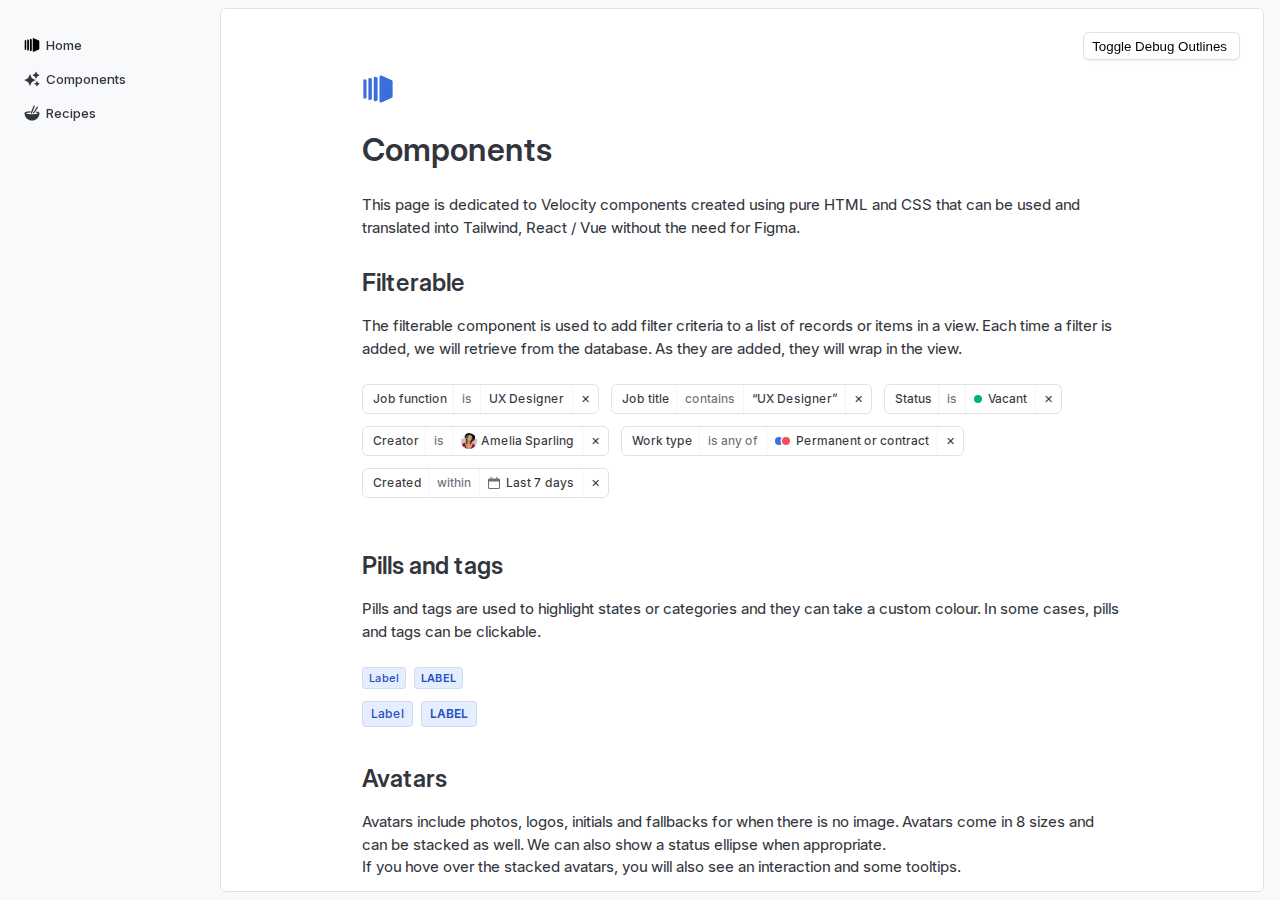
==== commit 9976f4be: "Added some more" ====
--- a/categories/components.html
+++ b/categories/components.html
@@ -191,7 +191,9 @@
         <p>
           Avatars include photos, logos, initials and fallbacks for when there
           is no image. Avatars come in 8 sizes and can be stacked as well. We
-          can also show a status ellipse when appropriate.
+          can also show a status ellipse when appropriate.<br />
+          If you hove over the stacked avatars, you will also see an interaction
+          and some tooltips.
         </p>
         <div class="avatar-grouping">
           <div class="avatar-list">
@@ -370,208 +372,252 @@
           This piece is to ensure that the correct responsiveness and fluidity
           is applied to the sidebar and the items inside. We need to ensure that
           text truncation is applied at the correct points as well as handling
-          the icon button in the right side on hover.
+          the icon button in the right side on hover.<br />
+          Note: The drag indicator on the left should be an icon and should be
+          able to be hovered. It is created using absolute positioning with the
+          <span class="codeblock">::before</span> pseudo class.
         </p>
-        <div class="resizable-container">
-          <ul class="tst-sidebar-list">
-            <li>
-              <a class="tst-sidebar-item" href="#">
-                <span class="tst-sidebar-content">
-                  <div class="dirty"></div>
-                  <svg
-                    xmlns="http://www.w3.org/2000/svg"
-                    class="tst-sidebar-icon"
-                    width="12"
-                    height="12"
-                    viewBox="0 0 12 12"
-                    fill="currentColor"
-                  >
-                    <g clip-path="url(#clip0_5419_7481)">
-                      <path
-                        d="M0.75 2.5C0.75 1.119 1.92495 0 3.375 0H4.95C5.5296 0 6 0.448 6 1V3C6 4.105 6.93975 5 8.1 5H10.2C10.7796 5 11.25 5.448 11.25 6V9.5C11.25 10.881 10.0751 12 8.625 12H3.375C1.92495 12 0.75 10.881 0.75 9.5V2.5ZM7.49835 0.427C7.33245 0.269 7.05 0.381 7.05 0.604V3C7.05 3.552 7.5204 4 8.1 4H10.6158C10.8499 4 10.9676 3.731 10.8017 3.573L7.49835 0.427Z"
-                      />
-                    </g>
-                    <defs>
-                      <clipPath id="clip0_5419_7481">
-                        <rect width="12" height="12" fill="currentColor" />
-                      </clipPath>
-                    </defs>
-                  </svg>
-                  <span class="item-name">Equal opportunities</span>
-                  <div class="item-remove">&#x22EF</div>
-                </span>
-              </a>
-            </li>
-            <li>
-              <a class="tst-sidebar-item" href="#">
-                <span class="tst-sidebar-content">
-                  <svg
-                    xmlns="http://www.w3.org/2000/svg"
-                    class="tst-sidebar-icon"
-                    width="12"
-                    height="12"
-                    viewBox="0 0 12 12"
-                    fill="currentColor"
-                  >
-                    <g clip-path="url(#clip0_5419_7481)">
-                      <path
-                        d="M0.75 2.5C0.75 1.119 1.92495 0 3.375 0H4.95C5.5296 0 6 0.448 6 1V3C6 4.105 6.93975 5 8.1 5H10.2C10.7796 5 11.25 5.448 11.25 6V9.5C11.25 10.881 10.0751 12 8.625 12H3.375C1.92495 12 0.75 10.881 0.75 9.5V2.5ZM7.49835 0.427C7.33245 0.269 7.05 0.381 7.05 0.604V3C7.05 3.552 7.5204 4 8.1 4H10.6158C10.8499 4 10.9676 3.731 10.8017 3.573L7.49835 0.427Z"
-                      />
-                    </g>
-                    <defs>
-                      <clipPath id="clip0_5419_7481">
-                        <rect width="12" height="12" fill="currentColor" />
-                      </clipPath>
-                    </defs>
-                  </svg>
-                  <span class="item-name">Data protection</span>
-                  <div class="item-remove">&#x22EF</div>
-                </span>
-              </a>
-            </li>
-            <li>
-              <a class="tst-sidebar-item" href="#">
-                <span class="tst-sidebar-content">
-                  <svg
-                    xmlns="http://www.w3.org/2000/svg"
-                    class="tst-sidebar-icon"
-                    width="12"
-                    height="12"
-                    viewBox="0 0 12 12"
-                    fill="currentColor"
-                  >
-                    <g clip-path="url(#clip0_5419_7481)">
-                      <path
-                        d="M0.75 2.5C0.75 1.119 1.92495 0 3.375 0H4.95C5.5296 0 6 0.448 6 1V3C6 4.105 6.93975 5 8.1 5H10.2C10.7796 5 11.25 5.448 11.25 6V9.5C11.25 10.881 10.0751 12 8.625 12H3.375C1.92495 12 0.75 10.881 0.75 9.5V2.5ZM7.49835 0.427C7.33245 0.269 7.05 0.381 7.05 0.604V3C7.05 3.552 7.5204 4 8.1 4H10.6158C10.8499 4 10.9676 3.731 10.8017 3.573L7.49835 0.427Z"
-                      />
-                    </g>
-                    <defs>
-                      <clipPath id="clip0_5419_7481">
-                        <rect width="12" height="12" fill="currentColor" />
-                      </clipPath>
-                    </defs>
-                  </svg>
-                  <span class="item-name">Your details</span>
-                  <div class="item-remove">&#x22EF</div>
-                </span>
-              </a>
-            </li>
-            <li>
-              <a class="tst-sidebar-item" href="#">
-                <span class="tst-sidebar-content">
-                  <svg
-                    xmlns="http://www.w3.org/2000/svg"
-                    class="tst-sidebar-icon"
-                    width="12"
-                    height="12"
-                    viewBox="0 0 12 12"
-                    fill="currentColor"
-                  >
-                    <g clip-path="url(#clip0_5419_7481)">
-                      <path
-                        d="M0.75 2.5C0.75 1.119 1.92495 0 3.375 0H4.95C5.5296 0 6 0.448 6 1V3C6 4.105 6.93975 5 8.1 5H10.2C10.7796 5 11.25 5.448 11.25 6V9.5C11.25 10.881 10.0751 12 8.625 12H3.375C1.92495 12 0.75 10.881 0.75 9.5V2.5ZM7.49835 0.427C7.33245 0.269 7.05 0.381 7.05 0.604V3C7.05 3.552 7.5204 4 8.1 4H10.6158C10.8499 4 10.9676 3.731 10.8017 3.573L7.49835 0.427Z"
-                      />
-                    </g>
-                    <defs>
-                      <clipPath id="clip0_5419_7481">
-                        <rect width="12" height="12" fill="currentColor" />
-                      </clipPath>
-                    </defs>
-                  </svg>
-                  <span class="item-name">Contact details</span>
-                  <div class="item-remove">&#x22EF</div>
-                </span>
-              </a>
-            </li>
-            <li>
-              <a class="tst-sidebar-item" href="#">
-                <span class="tst-sidebar-content">
-                  <div class="dirty"></div>
-                  <svg
-                    xmlns="http://www.w3.org/2000/svg"
-                    class="tst-sidebar-icon"
-                    width="12"
-                    height="12"
-                    viewBox="0 0 12 12"
-                    fill="currentColor"
-                  >
-                    <g clip-path="url(#clip0_5419_7481)">
-                      <path
-                        d="M0.75 2.5C0.75 1.119 1.92495 0 3.375 0H4.95C5.5296 0 6 0.448 6 1V3C6 4.105 6.93975 5 8.1 5H10.2C10.7796 5 11.25 5.448 11.25 6V9.5C11.25 10.881 10.0751 12 8.625 12H3.375C1.92495 12 0.75 10.881 0.75 9.5V2.5ZM7.49835 0.427C7.33245 0.269 7.05 0.381 7.05 0.604V3C7.05 3.552 7.5204 4 8.1 4H10.6158C10.8499 4 10.9676 3.731 10.8017 3.573L7.49835 0.427Z"
-                      />
-                    </g>
-                    <defs>
-                      <clipPath id="clip0_5419_7481">
-                        <rect width="12" height="12" fill="currentColor" />
-                      </clipPath>
-                    </defs>
-                  </svg>
-                  <span class="item-name">48 hour opt out agreement (WTD)</span>
-                  <div class="item-remove">&#x22EF</div>
-                </span>
-              </a>
-            </li>
-            <li>
-              <a class="tst-sidebar-item" href="#">
-                <span class="tst-sidebar-content">
-                  <svg
-                    xmlns="http://www.w3.org/2000/svg"
-                    class="tst-sidebar-icon"
-                    width="12"
-                    height="12"
-                    viewBox="0 0 12 12"
-                    fill="currentColor"
-                  >
-                    <g clip-path="url(#clip0_5419_7481)">
-                      <path
-                        d="M0.75 2.5C0.75 1.119 1.92495 0 3.375 0H4.95C5.5296 0 6 0.448 6 1V3C6 4.105 6.93975 5 8.1 5H10.2C10.7796 5 11.25 5.448 11.25 6V9.5C11.25 10.881 10.0751 12 8.625 12H3.375C1.92495 12 0.75 10.881 0.75 9.5V2.5ZM7.49835 0.427C7.33245 0.269 7.05 0.381 7.05 0.604V3C7.05 3.552 7.5204 4 8.1 4H10.6158C10.8499 4 10.9676 3.731 10.8017 3.573L7.49835 0.427Z"
-                      />
-                    </g>
-                    <defs>
-                      <clipPath id="clip0_5419_7481">
-                        <rect width="12" height="12" fill="currentColor" />
-                      </clipPath>
-                    </defs>
-                  </svg>
-                  <span class="item-name">Health and disability</span>
-                  <div class="item-remove">&#x22EF</div>
-                </span>
-              </a>
-            </li>
-            <li>
-              <a class="tst-sidebar-item" href="#">
-                <span class="tst-sidebar-content">
-                  <svg
-                    xmlns="http://www.w3.org/2000/svg"
-                    class="tst-sidebar-icon"
-                    width="12"
-                    height="12"
-                    viewBox="0 0 12 12"
-                    fill="currentColor"
-                  >
-                    <g clip-path="url(#clip0_5419_7481)">
-                      <path
-                        d="M0.75 2.5C0.75 1.119 1.92495 0 3.375 0H4.95C5.5296 0 6 0.448 6 1V3C6 4.105 6.93975 5 8.1 5H10.2C10.7796 5 11.25 5.448 11.25 6V9.5C11.25 10.881 10.0751 12 8.625 12H3.375C1.92495 12 0.75 10.881 0.75 9.5V2.5ZM7.49835 0.427C7.33245 0.269 7.05 0.381 7.05 0.604V3C7.05 3.552 7.5204 4 8.1 4H10.6158C10.8499 4 10.9676 3.731 10.8017 3.573L7.49835 0.427Z"
-                      />
-                    </g>
-                    <defs>
-                      <clipPath id="clip0_5419_7481">
-                        <rect width="12" height="12" fill="currentColor" />
-                      </clipPath>
-                    </defs>
-                  </svg>
-                  <span class="item-name"
-                    >Right to work</span
-                  >
-                  <div class="item-remove">&#x22EF</div>
-                </span>
-              </a>
-            </li>
-          </ul>
+        <div class="sidebar-container">
+          <div class="resizable-container">
+            <ul class="tst-sidebar-list">
+              <li>
+                <a class="tst-sidebar-item" href="#">
+                  <span class="tst-sidebar-content">
+                    <div class="dirty"></div>
+                    <svg
+                      xmlns="http://www.w3.org/2000/svg"
+                      class="tst-sidebar-icon"
+                      width="12"
+                      height="12"
+                      viewBox="0 0 12 12"
+                      fill="currentColor"
+                    >
+                      <g clip-path="url(#clip0_5419_7481)">
+                        <path
+                          d="M0.75 2.5C0.75 1.119 1.92495 0 3.375 0H4.95C5.5296 0 6 0.448 6 1V3C6 4.105 6.93975 5 8.1 5H10.2C10.7796 5 11.25 5.448 11.25 6V9.5C11.25 10.881 10.0751 12 8.625 12H3.375C1.92495 12 0.75 10.881 0.75 9.5V2.5ZM7.49835 0.427C7.33245 0.269 7.05 0.381 7.05 0.604V3C7.05 3.552 7.5204 4 8.1 4H10.6158C10.8499 4 10.9676 3.731 10.8017 3.573L7.49835 0.427Z"
+                        />
+                      </g>
+                      <defs>
+                        <clipPath id="clip0_5419_7481">
+                          <rect width="12" height="12" fill="currentColor" />
+                        </clipPath>
+                      </defs>
+                    </svg>
+                    <span class="item-name">Equal opportunities</span>
+                    <div class="item-remove">&#x2715;</div>
+                  </span>
+                </a>
+              </li>
+              <li>
+                <a class="tst-sidebar-item" href="#">
+                  <span class="tst-sidebar-content">
+                    <svg
+                      xmlns="http://www.w3.org/2000/svg"
+                      class="tst-sidebar-icon"
+                      width="12"
+                      height="12"
+                      viewBox="0 0 12 12"
+                      fill="currentColor"
+                    >
+                      <g clip-path="url(#clip0_5419_7481)">
+                        <path
+                          d="M0.75 2.5C0.75 1.119 1.92495 0 3.375 0H4.95C5.5296 0 6 0.448 6 1V3C6 4.105 6.93975 5 8.1 5H10.2C10.7796 5 11.25 5.448 11.25 6V9.5C11.25 10.881 10.0751 12 8.625 12H3.375C1.92495 12 0.75 10.881 0.75 9.5V2.5ZM7.49835 0.427C7.33245 0.269 7.05 0.381 7.05 0.604V3C7.05 3.552 7.5204 4 8.1 4H10.6158C10.8499 4 10.9676 3.731 10.8017 3.573L7.49835 0.427Z"
+                        />
+                      </g>
+                      <defs>
+                        <clipPath id="clip0_5419_7481">
+                          <rect width="12" height="12" fill="currentColor" />
+                        </clipPath>
+                      </defs>
+                    </svg>
+                    <span class="item-name">Data protection</span>
+                    <div class="item-remove">&#x2715;</div>
+                  </span>
+                </a>
+              </li>
+              <li>
+                <a class="tst-sidebar-item" href="#">
+                  <span class="tst-sidebar-content">
+                    <svg
+                      xmlns="http://www.w3.org/2000/svg"
+                      class="tst-sidebar-icon"
+                      width="12"
+                      height="12"
+                      viewBox="0 0 12 12"
+                      fill="currentColor"
+                    >
+                      <g clip-path="url(#clip0_5419_7481)">
+                        <path
+                          d="M0.75 2.5C0.75 1.119 1.92495 0 3.375 0H4.95C5.5296 0 6 0.448 6 1V3C6 4.105 6.93975 5 8.1 5H10.2C10.7796 5 11.25 5.448 11.25 6V9.5C11.25 10.881 10.0751 12 8.625 12H3.375C1.92495 12 0.75 10.881 0.75 9.5V2.5ZM7.49835 0.427C7.33245 0.269 7.05 0.381 7.05 0.604V3C7.05 3.552 7.5204 4 8.1 4H10.6158C10.8499 4 10.9676 3.731 10.8017 3.573L7.49835 0.427Z"
+                        />
+                      </g>
+                      <defs>
+                        <clipPath id="clip0_5419_7481">
+                          <rect width="12" height="12" fill="currentColor" />
+                        </clipPath>
+                      </defs>
+                    </svg>
+                    <span class="item-name">Your details</span>
+                    <div class="item-remove">&#x2715;</div>
+                  </span>
+                </a>
+              </li>
+              <li>
+                <a class="tst-sidebar-item" href="#">
+                  <span class="tst-sidebar-content">
+                    <svg
+                      xmlns="http://www.w3.org/2000/svg"
+                      class="tst-sidebar-icon"
+                      width="12"
+                      height="12"
+                      viewBox="0 0 12 12"
+                      fill="currentColor"
+                    >
+                      <g clip-path="url(#clip0_5419_7481)">
+                        <path
+                          d="M0.75 2.5C0.75 1.119 1.92495 0 3.375 0H4.95C5.5296 0 6 0.448 6 1V3C6 4.105 6.93975 5 8.1 5H10.2C10.7796 5 11.25 5.448 11.25 6V9.5C11.25 10.881 10.0751 12 8.625 12H3.375C1.92495 12 0.75 10.881 0.75 9.5V2.5ZM7.49835 0.427C7.33245 0.269 7.05 0.381 7.05 0.604V3C7.05 3.552 7.5204 4 8.1 4H10.6158C10.8499 4 10.9676 3.731 10.8017 3.573L7.49835 0.427Z"
+                        />
+                      </g>
+                      <defs>
+                        <clipPath id="clip0_5419_7481">
+                          <rect width="12" height="12" fill="currentColor" />
+                        </clipPath>
+                      </defs>
+                    </svg>
+                    <span class="item-name">Contact details</span>
+                    <div class="item-remove">&#x2715;</div>
+                  </span>
+                </a>
+              </li>
+              <li>
+                <a class="tst-sidebar-item" href="#">
+                  <span class="tst-sidebar-content">
+                    <div class="dirty"></div>
+                    <svg
+                      xmlns="http://www.w3.org/2000/svg"
+                      class="tst-sidebar-icon"
+                      width="12"
+                      height="12"
+                      viewBox="0 0 12 12"
+                      fill="currentColor"
+                    >
+                      <g clip-path="url(#clip0_5419_7481)">
+                        <path
+                          d="M0.75 2.5C0.75 1.119 1.92495 0 3.375 0H4.95C5.5296 0 6 0.448 6 1V3C6 4.105 6.93975 5 8.1 5H10.2C10.7796 5 11.25 5.448 11.25 6V9.5C11.25 10.881 10.0751 12 8.625 12H3.375C1.92495 12 0.75 10.881 0.75 9.5V2.5ZM7.49835 0.427C7.33245 0.269 7.05 0.381 7.05 0.604V3C7.05 3.552 7.5204 4 8.1 4H10.6158C10.8499 4 10.9676 3.731 10.8017 3.573L7.49835 0.427Z"
+                        />
+                      </g>
+                      <defs>
+                        <clipPath id="clip0_5419_7481">
+                          <rect width="12" height="12" fill="currentColor" />
+                        </clipPath>
+                      </defs>
+                    </svg>
+                    <span class="item-name"
+                      >48 hour opt out agreement (WTD)</span
+                    >
+                    <div class="item-remove">&#x2715;</div>
+                  </span>
+                </a>
+              </li>
+              <li>
+                <a class="tst-sidebar-item" href="#">
+                  <span class="tst-sidebar-content">
+                    <svg
+                      xmlns="http://www.w3.org/2000/svg"
+                      class="tst-sidebar-icon"
+                      width="12"
+                      height="12"
+                      viewBox="0 0 12 12"
+                      fill="currentColor"
+                    >
+                      <g clip-path="url(#clip0_5419_7481)">
+                        <path
+                          d="M0.75 2.5C0.75 1.119 1.92495 0 3.375 0H4.95C5.5296 0 6 0.448 6 1V3C6 4.105 6.93975 5 8.1 5H10.2C10.7796 5 11.25 5.448 11.25 6V9.5C11.25 10.881 10.0751 12 8.625 12H3.375C1.92495 12 0.75 10.881 0.75 9.5V2.5ZM7.49835 0.427C7.33245 0.269 7.05 0.381 7.05 0.604V3C7.05 3.552 7.5204 4 8.1 4H10.6158C10.8499 4 10.9676 3.731 10.8017 3.573L7.49835 0.427Z"
+                        />
+                      </g>
+                      <defs>
+                        <clipPath id="clip0_5419_7481">
+                          <rect width="12" height="12" fill="currentColor" />
+                        </clipPath>
+                      </defs>
+                    </svg>
+                    <span class="item-name">Health and disability</span>
+                    <div class="item-remove">&#x2715;</div>
+                  </span>
+                </a>
+              </li>
+              <li>
+                <a class="tst-sidebar-item" href="#">
+                  <span class="tst-sidebar-content">
+                    <svg
+                      xmlns="http://www.w3.org/2000/svg"
+                      class="tst-sidebar-icon"
+                      width="12"
+                      height="12"
+                      viewBox="0 0 12 12"
+                      fill="currentColor"
+                    >
+                      <g clip-path="url(#clip0_5419_7481)">
+                        <path
+                          d="M0.75 2.5C0.75 1.119 1.92495 0 3.375 0H4.95C5.5296 0 6 0.448 6 1V3C6 4.105 6.93975 5 8.1 5H10.2C10.7796 5 11.25 5.448 11.25 6V9.5C11.25 10.881 10.0751 12 8.625 12H3.375C1.92495 12 0.75 10.881 0.75 9.5V2.5ZM7.49835 0.427C7.33245 0.269 7.05 0.381 7.05 0.604V3C7.05 3.552 7.5204 4 8.1 4H10.6158C10.8499 4 10.9676 3.731 10.8017 3.573L7.49835 0.427Z"
+                        />
+                      </g>
+                      <defs>
+                        <clipPath id="clip0_5419_7481">
+                          <rect width="12" height="12" fill="currentColor" />
+                        </clipPath>
+                      </defs>
+                    </svg>
+                    <span class="item-name">Right to work</span>
+                    <div class="item-remove">&#x2715;</div>
+                  </span>
+                </a>
+              </li>
+            </ul>
+          </div>
+          <div class="resizable-container">
+            <ul class="tst-sidebar-list">
+              <li>
+                <a class="fld-sidebar-item" href="#">
+                  <span class="fld-sidebar-content">
+                    <div class="dirty"></div>
+                    <svg
+                      xmlns="http://www.w3.org/2000/svg"
+                      class="fld-sidebar-icon"
+                      width="12"
+                      height="12"
+                      viewBox="0 0 12 12"
+                      fill="currentColor"
+                    >
+                      <g clip-path="url(#clip0_5419_7481)">
+                        <path
+                          d="M0.75 2.5C0.75 1.119 1.92495 0 3.375 0H4.95C5.5296 0 6 0.448 6 1V3C6 4.105 6.93975 5 8.1 5H10.2C10.7796 5 11.25 5.448 11.25 6V9.5C11.25 10.881 10.0751 12 8.625 12H3.375C1.92495 12 0.75 10.881 0.75 9.5V2.5ZM7.49835 0.427C7.33245 0.269 7.05 0.381 7.05 0.604V3C7.05 3.552 7.5204 4 8.1 4H10.6158C10.8499 4 10.9676 3.731 10.8017 3.573L7.49835 0.427Z"
+                        />
+                      </g>
+                      <defs>
+                        <clipPath id="clip0_5419_7481">
+                          <rect width="12" height="12" fill="currentColor" />
+                        </clipPath>
+                      </defs>
+                    </svg>
+                    <span class="fld-item-name">Equal opportunities</span>
+                    <div class="fld-item-trailing">&#x2715;</div>
+                  </span>
+                </a>
+              </li>
+            </ul>
+          </div>
         </div>
 
         <!-- Outside of container -->
       </div>
+
+      <!-- Button used to toggle the outlines on UI elements -->
+      <button id="debug-outlines" class="button-default">
+        Toggle Debug Outlines
+      </button>
     </div>
+    <!-- Reference to your JavaScript file -->
+    <script src="../script.js"></script>
   </body>
 </html>
--- a/css/variables.css
+++ b/css/variables.css
@@ -15,4 +15,6 @@
   --component-fg: #1e50c0;
 
   --section-margin: 56px;
+
+  --debug-outlines: 0px;
 }
--- a/css/styles.css
+++ b/css/styles.css
@@ -1,25 +1,25 @@
 @font-face {
   font-family: "Inter";
   font-weight: 100 900; /* For variable font, keep the range */
-  src: url("assets/fonts/InterVariable.woff2") format("woff2");
+  src: url("../assets/fonts/InterVariable.woff2") format("woff2");
 }
 
 @font-face {
   font-family: "Inter Display";
   font-weight: 400;
-  src: url("assets/fonts/InterDisplay-Regular.woff2") format("woff2");
+  src: url("../assets/fonts/InterDisplay-Regular.woff2") format("woff2");
 }
 
 @font-face {
   font-family: "Inter Display";
   font-weight: 500;
-  src: url("assets/fonts/InterDisplay-Medium.woff2") format("woff2");
+  src: url("../assets/fonts/InterDisplay-Medium.woff2") format("woff2");
 }
 
 @font-face {
   font-family: "Inter Display";
   font-weight: 600;
-  src: url("assets/fonts/InterDisplay-SemiBold.woff2") format("woff2");
+  src: url("../assets/fonts/InterDisplay-SemiBold.woff2") format("woff2");
 }
 
 /* #region -> Not relevant */
@@ -444,6 +444,13 @@
   -webkit-font-smoothing: antialiased;
   text-rendering: optimizelegibility;
   text-size-adjust: 100%;
+  position: relative;
+}
+
+#debug-outlines {
+  position: fixed;
+  top: 32px;
+  right: 40px;
 }
 
 ::selection {
@@ -537,12 +544,14 @@
 button {
   box-sizing: border-box;
   height: 28px;
+  user-select: none;
 }
 
 p {
   color: var(--text-primary);
   font-size: 0.9375rem;
-  line-height: 1.5em;
+  line-height: 1.5;
+  font-weight: 425;
   overflow-wrap: break-word;
   text-wrap: pretty;
 }
@@ -560,6 +569,18 @@
   width: 32px;
   margin-bottom: 8px;
   color: var(--text-accent);
+}
+
+.codeblock {
+  display: inline-flex;
+  background: var(--component-hover);
+  border: 1px solid var(--border-default);
+  padding: 2px 4px 0px 4px;
+  border-radius: 4px;
+  font-family:
+    Monaspace Neon,
+    Courier New;
+  font-weight: 500;
 }
 
 .filter-list,
@@ -688,6 +709,7 @@
   height: var(--avatar-size);
   width: var(--avatar-size);
   position: relative;
+  user-select: none;
 }
 
 .avatar:after {
@@ -768,12 +790,6 @@
   margin-bottom: 24px;
 }
 
-.stacked-avatar-list:after {
-  content: "hover avatars";
-  margin-left: 24px;
-  margin-top: 12px;
-}
-
 .stacked-avatar {
   border-radius: 400px;
   height: var(--stacked-avatar-size);
@@ -781,6 +797,7 @@
   outline: calc(var(--stacked-avatar-size) * 0.1) solid white;
   transition: 0.2s;
   position: relative;
+  user-select: none;
 }
 
 .stacked-avatar:not(:first-child) {
@@ -1082,6 +1099,12 @@
 /* #endregion */
 
 /* #region sidebar */
+/* #region sidebar main */
+.sidebar-container {
+  display: flex;
+  gap: 56px;
+}
+
 .resizable-container {
   width: 220px;
   min-width: 220px;
@@ -1107,12 +1130,21 @@
   display: flex;
   padding: 0.375rem 0.375rem 0.375rem 0.5rem;
   border-radius: 6px;
-  outline: 0px dashed fuchsia;
+  outline: var(--debug-outlines) dashed fuchsia;
   cursor: default;
 }
 
 .tst-sidebar-item:hover {
   background: var(--component-hover);
+}
+
+.tst-sidebar-item:hover::before {
+  content: "=";
+  font-size: 13px;
+  font-weight: 500;
+  color: #6b6f76;
+  margin-left: -19px;
+  position: absolute;
 }
 
 .tst-sidebar-item:hover .item-remove {
@@ -1131,14 +1163,16 @@
   margin-right: 6px;
   color: #90959d;
   flex-shrink: 0;
+  outline: var(--debug-outlines) dashed orange;
 }
 
 .item-name {
-  outline: 0px dashed blue;
+  outline: var(--debug-outlines) dashed blue;
   font-family: Inter;
   font-size: 13px;
   font-weight: 500;
   line-height: 20px;
+  user-select: none;
   flex: 1;
   color: var(--text-primary);
   text-overflow: ellipsis;
@@ -1149,18 +1183,18 @@
 .item-remove {
   flex-shrink: 0;
   display: none;
-  outline: 0px dashed orange;
+  outline: var(--debug-outlines) dashed orange;
   font-family: Inter;
-  font-size: 13px;
+  font-size: 11px;
   font-weight: 600;
   line-height: 20px;
   color: var(--text-primary);
   opacity: 0.7;
-  margin-left: 4px;
   width: 20px;
   height: 20px;
   text-align: center;
   border-radius: 4px;
+  user-select: none;
 }
 
 .item-remove:hover {
@@ -1177,5 +1211,93 @@
   position: absolute;
   box-shadow: 0px 0px 0px 1.5px #ffffff;
 }
-
 /* #endregion */
+
+/* #region sidebar fields */
+.fld-sidebar-item {
+  display: flex;
+  padding: 0.375rem 0.625rem 0.375rem 0.625rem;
+  border-radius: 6px;
+  /* outline: var(--debug-outlines) dashed fuchsia; */
+  cursor: default;
+  outline: 2px solid transparent !important;
+  outline-offset: 2px !important;
+  border: 0px solid rgba(56, 66, 75, 0.1);
+  background-clip: padding-box;
+  box-shadow:
+    0px 1px 0px -1px rgba(0, 0, 0, 0.05),
+    0px 1px 1px -1px rgba(0, 0, 0, 0.05),
+    0px 1px 2px -1px rgba(0, 0, 0, 0.05),
+    0px 2px 4px -2px rgba(0, 0, 0, 0.05),
+    0px 3px 6px -3px rgba(0, 0, 0, 0.05);
+}
+
+.fld-sidebar-item:hover {
+  background: var(--component-hover);
+}
+
+.fld-sidebar-item:hover::before {
+  content: "=";
+  font-size: 13px;
+  font-weight: 500;
+  color: #6b6f76;
+  margin-left: -19px;
+  position: absolute;
+}
+
+.fld-sidebar-item:hover .item-remove {
+  display: block;
+}
+
+.fld-sidebar-content {
+  display: flex;
+  align-items: center;
+  flex-grow: 1;
+  min-width: 0;
+  position: relative;
+}
+
+.fld-sidebar-icon {
+  margin-right: 6px;
+  color: #90959d;
+  flex-shrink: 0;
+  outline: var(--debug-outlines) dashed orange;
+}
+
+.fld-item-name {
+  outline: var(--debug-outlines) dashed blue;
+  font-family: Inter;
+  font-size: 13px;
+  font-weight: 500;
+  line-height: 20px;
+  user-select: none;
+  flex: 1;
+  color: var(--text-primary);
+  text-overflow: ellipsis;
+  white-space: nowrap;
+  overflow: hidden;
+}
+
+.fld-item-trailing {
+  flex-shrink: 0;
+  display: none;
+  outline: var(--debug-outlines) dashed orange;
+  font-family: Inter;
+  font-size: 11px;
+  font-weight: 600;
+  line-height: 20px;
+  color: var(--text-primary);
+  opacity: 0.7;
+  width: 20px;
+  height: 20px;
+  text-align: center;
+  border-radius: 4px;
+  user-select: none;
+}
+
+.fld-item-trailing:hover {
+  opacity: 1;
+}
+/* #endregion */
+
+/* #endregion */
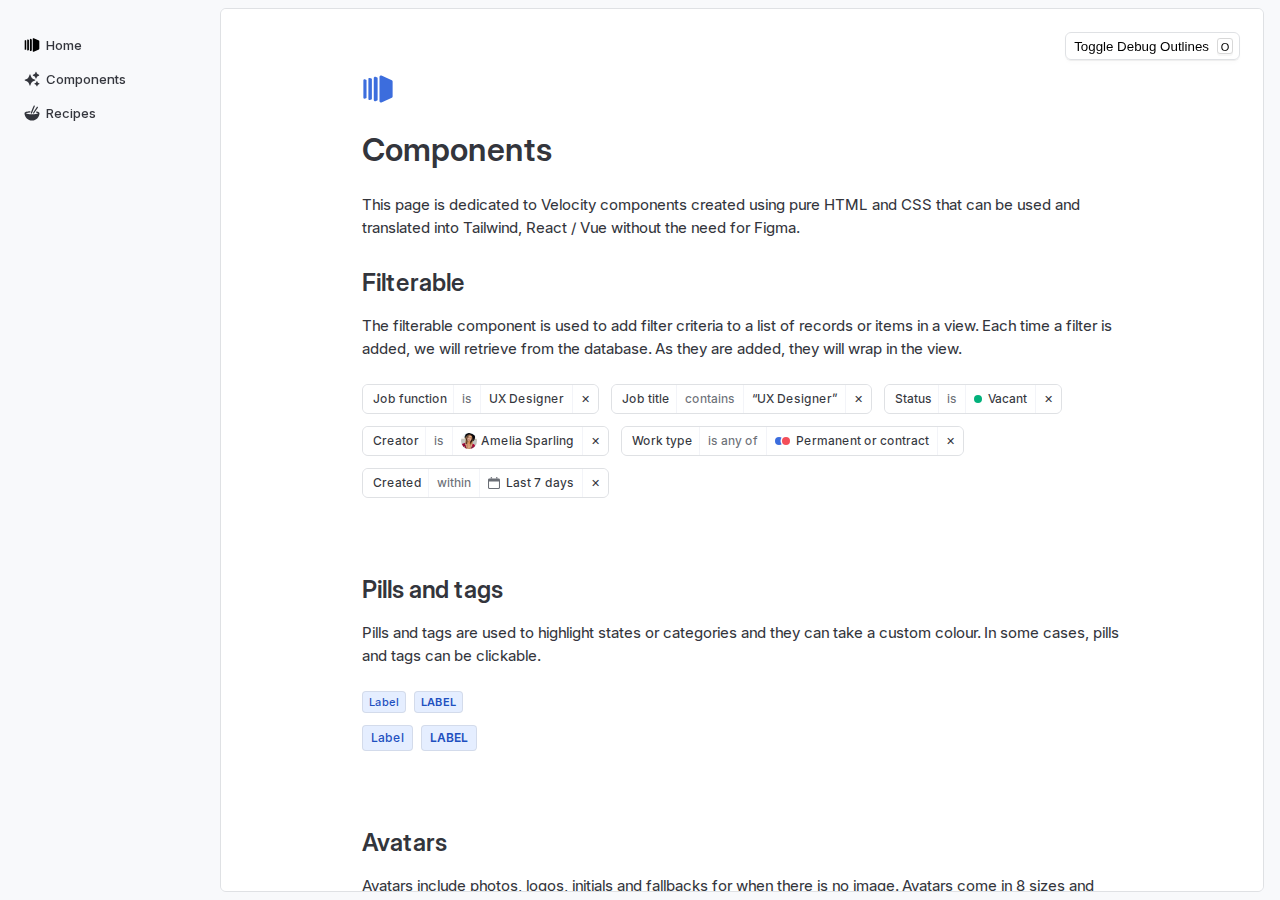
==== commit 9dfb6ef4: "Small tweaks" ====
--- a/categories/components.html
+++ b/categories/components.html
@@ -615,6 +615,10 @@
       <!-- Button used to toggle the outlines on UI elements -->
       <button id="debug-outlines" class="button-default">
         Toggle Debug Outlines
+        <div class="kbd-shortcut">
+          <!-- <span class="kbd">⌘</span>-->
+          <span class="kbd">O</span>
+        </div>
       </button>
     </div>
     <!-- Reference to your JavaScript file -->
--- a/css/variables.css
+++ b/css/variables.css
@@ -14,7 +14,7 @@
   --component-bg: #e5eeff;
   --component-fg: #1e50c0;
 
-  --section-margin: 56px;
+  --section-margin: 80px;
 
   --debug-outlines: 0px;
 }
--- a/css/styles.css
+++ b/css/styles.css
@@ -451,6 +451,9 @@
   position: fixed;
   top: 32px;
   right: 40px;
+  background: rgb(255, 255, 255, 0.5);
+  backdrop-filter: blur(6px);
+  z-index: 80;
 }
 
 ::selection {
@@ -908,7 +911,7 @@
 
 /* #region pills & tags */
 .pills-tags {
-  margin-bottom: 40px;
+  margin-bottom: var(--section-margin);
 }
 
 .pill-list {
@@ -1218,18 +1221,14 @@
   display: flex;
   padding: 0.375rem 0.625rem 0.375rem 0.625rem;
   border-radius: 6px;
-  /* outline: var(--debug-outlines) dashed fuchsia; */
+  outline: var(--debug-outlines) dashed fuchsia;
   cursor: default;
-  outline: 2px solid transparent !important;
-  outline-offset: 2px !important;
-  border: 0px solid rgba(56, 66, 75, 0.1);
+  background: white;
+  border: 1px solid var(--border-default);
   background-clip: padding-box;
   box-shadow:
-    0px 1px 0px -1px rgba(0, 0, 0, 0.05),
-    0px 1px 1px -1px rgba(0, 0, 0, 0.05),
-    0px 1px 2px -1px rgba(0, 0, 0, 0.05),
-    0px 2px 4px -2px rgba(0, 0, 0, 0.05),
-    0px 3px 6px -3px rgba(0, 0, 0, 0.05);
+    lch(0 0 0 / 0.02) 0px 4px 4px -1px,
+    lch(0 0 0 / 0.06) 0px 1px 1px 0px;
 }
 
 .fld-sidebar-item:hover {
@@ -1298,6 +1297,33 @@
 .fld-item-trailing:hover {
   opacity: 1;
 }
+
+.kbd {
+  border: 1px solid lch(86.5 0 282.863);
+  background-color: lch(100 0 282.863);
+  box-shadow: lch(0 0 0 / 0.03) 0px 2px 0px 0px;
+  border-radius: 3px;
+  font-size: 11px;
+  font-weight: 500;
+  width: 16px;
+  height: 16px;
+  line-height: 1.5;
+  align-self: center;
+  display: inline-block;
+  vertical-align: baseline;
+  text-align: center;
+  text-transform: capitalize;
+}
+
+.kbd-shortcut {
+  margin-left: 8px;
+  margin-right: -6px;
+  display: flex;
+  gap: 4px;
+  align-content: center;
+  background: lch(98.7 0 282.863 / 0.7);
+  backdrop-filter: blur(12px);
+}
 /* #endregion */
 
 /* #endregion */
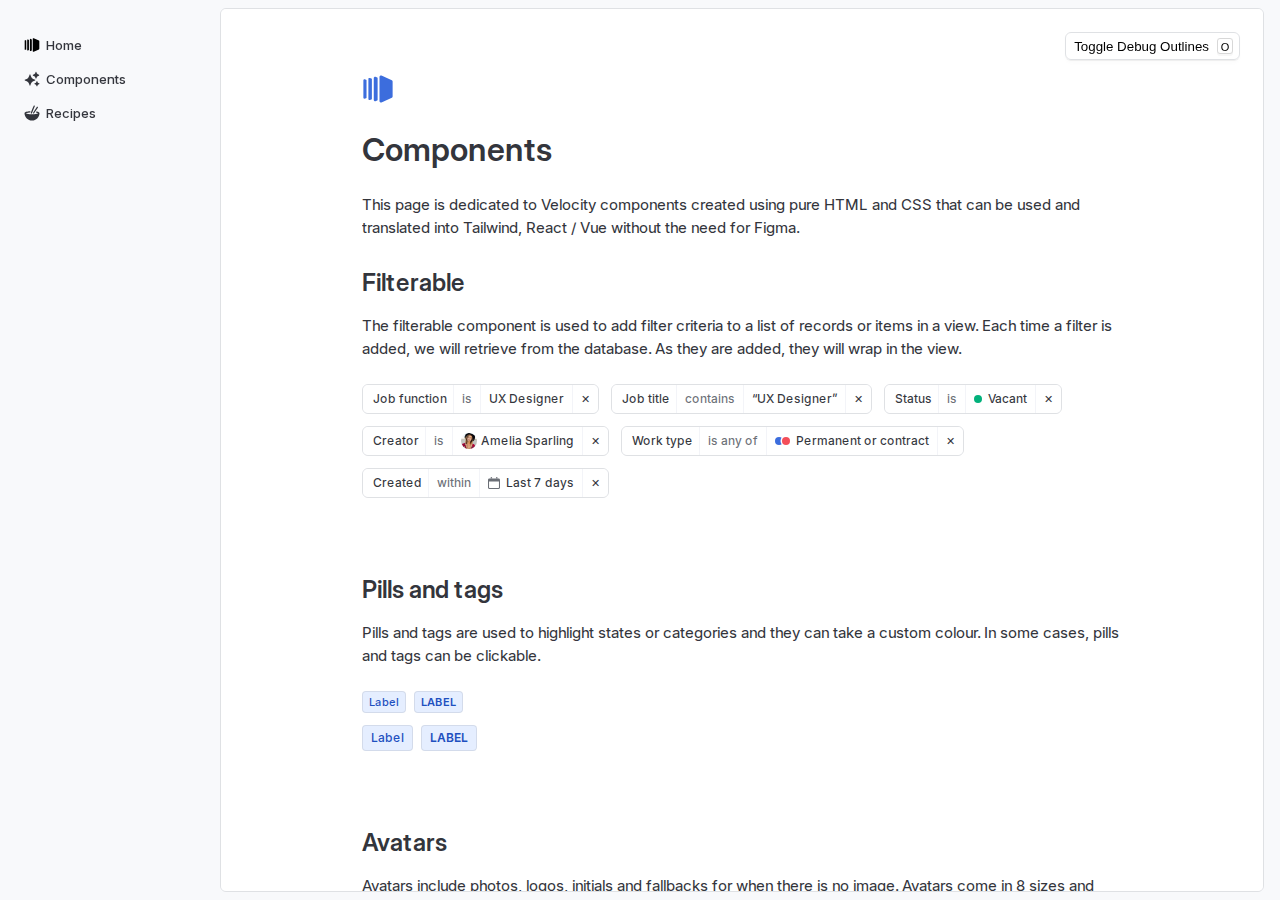
==== commit 5b0b0bcb: "fields sidebar" ====
--- a/categories/components.html
+++ b/categories/components.html
@@ -379,6 +379,7 @@
         </p>
         <div class="sidebar-container">
           <div class="resizable-container">
+            <p class="sidebar-header">Pages</p>
             <ul class="tst-sidebar-list">
               <li>
                 <a class="tst-sidebar-item" href="#">
@@ -576,34 +577,182 @@
             </ul>
           </div>
           <div class="resizable-container">
+            <p class="sidebar-header" style="margin-bottom: 12px">
+              Available fields
+            </p>
             <ul class="tst-sidebar-list">
               <li>
-                <a class="fld-sidebar-item" href="#">
+                <div class="fld-sidebar-item">
                   <span class="fld-sidebar-content">
-                    <div class="dirty"></div>
-                    <svg
-                      xmlns="http://www.w3.org/2000/svg"
-                      class="fld-sidebar-icon"
-                      width="12"
-                      height="12"
-                      viewBox="0 0 12 12"
-                      fill="currentColor"
-                    >
-                      <g clip-path="url(#clip0_5419_7481)">
+                    <svg
+                      width="12"
+                      height="12"
+                      viewBox="0 0 12 12"
+                      fill="currentColor"
+                      class="fld-icon"
+                      xmlns="http://www.w3.org/2000/svg"
+                    >
+                      <path
+                        d="M11.0014 8.34373L9.85301 7.19529C9.7308 7.07057 9.58494 6.97148 9.42396 6.90384C9.26298 6.83619 9.09012 6.80135 8.91551 6.80135C8.74089 6.80135 8.56803 6.83619 8.40705 6.90384C8.24608 6.97148 8.10021 7.07057 7.97801 7.19529L7.74832 7.42498C6.59151 6.4596 5.52321 5.39287 4.55613 4.23748L4.79051 4.00311C5.03897 3.75437 5.17853 3.41718 5.17853 3.06561C5.17853 2.71404 5.03897 2.37684 4.79051 2.12811L3.65613 0.993731C3.40504 0.74976 3.06873 0.613281 2.71863 0.613281C2.36853 0.613281 2.03222 0.74976 1.78113 0.993731L1.15301 1.62186C0.851959 1.9269 0.664503 2.32588 0.621857 2.75233C0.579211 3.17879 0.683951 3.60699 0.918632 3.96561C2.79186 6.78572 5.20946 9.20331 8.02957 11.0765C8.38819 11.3112 8.81638 11.416 9.24284 11.3733C9.6693 11.3307 10.0683 11.1432 10.3733 10.8422L11.0014 10.2187C11.1262 10.0965 11.2253 9.95066 11.2929 9.78968C11.3605 9.6287 11.3954 9.45585 11.3954 9.28123C11.3954 9.10662 11.3605 8.93376 11.2929 8.77278C11.2253 8.6118 11.1262 8.46594 11.0014 8.34373Z"
+                      />
+                    </svg>
+
+                    <span class="fld-item-name">Phone number</span>
+                  </span>
+                </div>
+              </li>
+              <li>
+                <div class="fld-sidebar-item">
+                  <span class="fld-sidebar-content">
+                    <svg
+                      width="12"
+                      height="12"
+                      viewBox="0 0 12 12"
+                      class="fld-icon"
+                      fill="currentColor"
+                      xmlns="http://www.w3.org/2000/svg"
+                    >
+                      <path
+                        d="M6.45208 6.08876C6.45208 6.21354 6.55323 6.31474 6.67806 6.31474H10.5198C10.9556 6.31226 11.3083 5.95957 11.3108 5.52377V4.61984C11.3108 4.18301 10.9566 3.82887 10.5198 3.82887H6.67806C6.55323 3.82887 6.45208 3.93007 6.45208 4.05485V6.08876Z"
+                      />
+                      <path
+                        d="M5.54814 6.31474C5.67292 6.31474 5.77412 6.21354 5.77412 6.08876V4.05485C5.77412 3.93007 5.67292 3.82891 5.54814 3.82887H1.48042C1.04359 3.82887 0.689453 4.18301 0.689453 4.61984V5.52377C0.691937 5.95957 1.04463 6.31226 1.48042 6.31474H5.54814Z"
+                      />
+                      <path
+                        d="M5.77412 7.21868C5.77412 7.09385 5.67297 6.99269 5.54814 6.99269H1.81937C1.69459 6.99269 1.59339 7.09385 1.59339 7.21868V10.7214C1.59587 11.1573 1.94856 11.5099 2.38436 11.5124H5.54814C5.67297 11.5124 5.77412 11.4112 5.77412 11.2864V7.21868Z"
+                      />
+                      <path
+                        d="M6.67806 6.99269C6.55323 6.99269 6.45208 7.09385 6.45208 7.21868V11.2864C6.45208 11.4112 6.55323 11.5124 6.67806 11.5124H9.61586C10.0517 11.5099 10.4043 11.1572 10.4068 10.7214V7.21868C10.4068 7.09385 10.3056 6.99269 10.1808 6.99269H6.67806Z"
+                      />
+                      <path
+                        d="M6.45208 3.6978C6.56631 3.82268 6.74073 3.87326 6.90405 3.82887C7.43739 3.6978 8.71192 3.3769 9.1142 2.96112C9.75062 2.13377 9.25277 0.927773 8.21809 0.790289C7.86381 0.743179 7.50527 0.837914 7.22041 1.05377C6.88145 1.39727 6.5515 2.44587 6.35266 3.26843C6.30902 3.41913 6.34666 3.58165 6.45208 3.6978ZM7.84417 1.69559C8.0057 1.38743 8.44023 1.36976 8.62633 1.66371C8.76761 1.88688 8.6882 2.18309 8.4543 2.30576C8.13222 2.49349 7.78534 2.63501 7.4238 2.72609C7.52055 2.3636 7.66816 2.01668 7.86222 1.69559H7.84417Z"
+                      />
+                      <path
+                        d="M5.87355 3.26843C5.6747 2.44587 5.34475 1.39727 5.0058 1.05377C4.39797 0.205242 3.09948 0.332836 2.66852 1.28351C2.40086 1.87395 2.58859 2.5713 3.11655 2.94752C3.50523 3.34076 4.79336 3.68426 5.32666 3.81532C5.48748 3.86304 5.66148 3.8178 5.77862 3.6978C5.88245 3.58076 5.91836 3.41834 5.87355 3.26843ZM3.74027 2.30576C3.57039 2.0021 3.79295 1.62846 4.14081 1.63315C4.21937 1.63423 4.2963 1.65574 4.36398 1.69559C4.55177 2.01766 4.69323 2.36454 4.78431 2.72609C4.41813 2.63623 4.06656 2.49471 3.74027 2.30576Z"
+                      />
+                    </svg>
+
+                    <span class="fld-item-name">Date of birth</span>
+                  </span>
+                </div>
+              </li>
+              <li>
+                <div class="fld-sidebar-item">
+                  <span class="fld-sidebar-content">
+                    <svg
+                      width="12"
+                      height="8"
+                      viewBox="0 0 12 8"
+                      fill="#3C6DDD"
+                      class="fld-icon"
+                      xmlns="http://www.w3.org/2000/svg"
+                    >
+                      <path
+                        d="M9.92809 5.77695V0.719141C9.92871 0.653274 9.91634 0.58793 9.89171 0.526841C9.86707 0.465751 9.83064 0.410113 9.7845 0.363103C9.73836 0.316093 9.68342 0.278631 9.6228 0.252858C9.56218 0.227084 9.49708 0.213503 9.43121 0.212891H1.04527C0.979623 0.213498 0.914743 0.227111 0.854384 0.252942C0.794025 0.278773 0.739383 0.31631 0.693617 0.363383C0.64785 0.410457 0.611867 0.466135 0.587746 0.527197C0.563626 0.58826 0.551846 0.653498 0.553087 0.719141V5.77695C0.550398 5.90609 0.597633 6.03129 0.684953 6.12647C0.772273 6.22165 0.892946 6.27947 1.02184 6.28789H9.43121C9.56466 6.28543 9.69174 6.23036 9.78479 6.13467C9.87785 6.03898 9.92935 5.91042 9.92809 5.77695ZM5.24059 4.64727C4.96246 4.64727 4.69057 4.56479 4.45932 4.41027C4.22806 4.25575 4.04782 4.03612 3.94138 3.77916C3.83495 3.52221 3.8071 3.23946 3.86136 2.96667C3.91562 2.69388 4.04955 2.44331 4.24622 2.24665C4.44289 2.04998 4.69346 1.91605 4.96624 1.86179C5.23903 1.80753 5.52178 1.83537 5.77874 1.94181C6.03569 2.04825 6.25532 2.22849 6.40984 2.45975C6.56436 2.691 6.64684 2.96289 6.64684 3.24102C6.64684 3.61398 6.49868 3.97166 6.23496 4.23538C5.97123 4.49911 5.61355 4.64727 5.24059 4.64727Z"
+                      />
+                      <path
+                        d="M11.1 1.4832C11.0534 1.48258 11.0072 1.49122 10.964 1.50861C10.9208 1.526 10.8815 1.55179 10.8483 1.5845C10.8152 1.61721 10.7889 1.65618 10.7709 1.69914C10.753 1.7421 10.7437 1.7882 10.7437 1.83477V6.99102C10.7437 7.0213 10.732 7.05042 10.7111 7.07227C10.6901 7.09411 10.6615 7.10699 10.6312 7.1082H2.19371C2.10047 7.1082 2.01105 7.14524 1.94512 7.21117C1.87919 7.2771 1.84215 7.36653 1.84215 7.45977C1.84215 7.55301 1.87919 7.64243 1.94512 7.70836C2.01105 7.77429 2.10047 7.81133 2.19371 7.81133H10.6312C10.848 7.81009 11.0554 7.72312 11.2082 7.56941C11.3611 7.41571 11.4468 7.20777 11.4468 6.99102V1.83477C11.4475 1.78882 11.4389 1.74321 11.4218 1.70058C11.4046 1.65796 11.3792 1.61916 11.3469 1.58645C11.3146 1.55374 11.2762 1.52777 11.2338 1.51005C11.1914 1.49232 11.1459 1.4832 11.1 1.4832Z"
+                      />
+                    </svg>
+
+                    <span class="fld-item-name">Pay</span>
+                  </span>
+                </div>
+              </li>
+              <li>
+                <div class="fld-sidebar-item">
+                  <span class="fld-sidebar-content">
+                    <svg
+                      width="12"
+                      height="12"
+                      viewBox="0 0 12 12"
+                      fill="#3C6DDD"
+                      class="fld-icon"
+                      xmlns="http://www.w3.org/2000/svg"
+                    >
+                      <path
+                        d="M11.2968 10.0734L10.3078 6.87188C10.2772 6.77254 10.2224 6.68234 10.1484 6.60938C10.344 6.38626 10.4523 6.09986 10.4531 5.80313V1.74375C10.4518 1.4122 10.3196 1.09457 10.0851 0.860126C9.8507 0.62568 9.53307 0.493422 9.20152 0.492188H2.79371C2.46258 0.493428 2.14545 0.625836 1.91175 0.860415C1.67805 1.09499 1.54683 1.41263 1.54683 1.74375V5.80313C1.54802 6.09895 1.65435 6.38472 1.84683 6.60938C1.77451 6.68367 1.72001 6.77343 1.68746 6.87188L0.717145 10.0359C0.639669 10.191 0.603095 10.3632 0.610894 10.5364C0.618692 10.7095 0.670603 10.8778 0.761702 11.0253C0.852801 11.1727 0.980066 11.2944 1.13142 11.3789C1.28277 11.4633 1.4532 11.5077 1.62652 11.5078H10.3734C10.5452 11.5097 10.7146 11.4676 10.8656 11.3855C11.0165 11.3035 11.144 11.1842 11.2359 11.0391C11.3279 10.8968 11.3818 10.7333 11.3925 10.5642C11.4032 10.3951 11.3702 10.2261 11.2968 10.0734ZM7.64058 10.2891C7.61952 10.3193 7.59149 10.344 7.55885 10.3612C7.52622 10.3783 7.48994 10.3873 7.45308 10.3875H4.54683C4.50932 10.3873 4.47238 10.3783 4.43899 10.3612C4.4056 10.3441 4.37671 10.3194 4.35464 10.2891C4.33353 10.2587 4.3196 10.2239 4.31392 10.1874C4.30823 10.1508 4.31094 10.1135 4.32183 10.0781L4.59371 9.23438C4.60874 9.18657 4.63871 9.14483 4.6792 9.11531C4.7197 9.08578 4.76859 9.07001 4.81871 9.07031H7.16246C7.21177 9.071 7.25961 9.08723 7.29917 9.11669C7.33872 9.14614 7.36798 9.18733 7.38277 9.23438L7.66402 10.0781C7.67737 10.1126 7.68221 10.1497 7.67812 10.1865C7.67404 10.2232 7.66117 10.2584 7.64058 10.2891ZM2.48433 1.74375C2.48432 1.66126 2.51677 1.58208 2.57466 1.52332C2.63254 1.46455 2.71123 1.43092 2.79371 1.42969H9.20152C9.28481 1.42969 9.3647 1.46278 9.42359 1.52167C9.48249 1.58057 9.51558 1.66046 9.51558 1.74375V5.80313C9.51558 5.88642 9.48249 5.9663 9.42359 6.0252C9.3647 6.0841 9.28481 6.11719 9.20152 6.11719H2.79371C2.71123 6.11596 2.63254 6.08233 2.57466 6.02356C2.51677 5.96479 2.48432 5.88561 2.48433 5.80313V1.74375Z"
+                      />
+                    </svg>
+
+                    <span class="fld-item-name">Job title</span>
+                  </span>
+                </div>
+              </li>
+              <li>
+                <div class="fld-sidebar-item">
+                  <span class="fld-sidebar-content">
+                    <svg
+                      width="12"
+                      height="12"
+                      viewBox="0 0 12 12"
+                      fill="#3C6DDD"
+                      class="fld-icon"
+                      xmlns="http://www.w3.org/2000/svg"
+                    >
+                      <path
+                        d="M11.2968 10.0734L10.3078 6.87188C10.2772 6.77254 10.2224 6.68234 10.1484 6.60938C10.344 6.38626 10.4523 6.09986 10.4531 5.80313V1.74375C10.4518 1.4122 10.3196 1.09457 10.0851 0.860126C9.8507 0.62568 9.53307 0.493422 9.20152 0.492188H2.79371C2.46258 0.493428 2.14545 0.625836 1.91175 0.860415C1.67805 1.09499 1.54683 1.41263 1.54683 1.74375V5.80313C1.54802 6.09895 1.65435 6.38472 1.84683 6.60938C1.77451 6.68367 1.72001 6.77343 1.68746 6.87188L0.717145 10.0359C0.639669 10.191 0.603095 10.3632 0.610894 10.5364C0.618692 10.7095 0.670603 10.8778 0.761702 11.0253C0.852801 11.1727 0.980066 11.2944 1.13142 11.3789C1.28277 11.4633 1.4532 11.5077 1.62652 11.5078H10.3734C10.5452 11.5097 10.7146 11.4676 10.8656 11.3855C11.0165 11.3035 11.144 11.1842 11.2359 11.0391C11.3279 10.8968 11.3818 10.7333 11.3925 10.5642C11.4032 10.3951 11.3702 10.2261 11.2968 10.0734ZM7.64058 10.2891C7.61952 10.3193 7.59149 10.344 7.55885 10.3612C7.52622 10.3783 7.48994 10.3873 7.45308 10.3875H4.54683C4.50932 10.3873 4.47238 10.3783 4.43899 10.3612C4.4056 10.3441 4.37671 10.3194 4.35464 10.2891C4.33353 10.2587 4.3196 10.2239 4.31392 10.1874C4.30823 10.1508 4.31094 10.1135 4.32183 10.0781L4.59371 9.23438C4.60874 9.18657 4.63871 9.14483 4.6792 9.11531C4.7197 9.08578 4.76859 9.07001 4.81871 9.07031H7.16246C7.21177 9.071 7.25961 9.08723 7.29917 9.11669C7.33872 9.14614 7.36798 9.18733 7.38277 9.23438L7.66402 10.0781C7.67737 10.1126 7.68221 10.1497 7.67812 10.1865C7.67404 10.2232 7.66117 10.2584 7.64058 10.2891ZM2.48433 1.74375C2.48432 1.66126 2.51677 1.58208 2.57466 1.52332C2.63254 1.46455 2.71123 1.43092 2.79371 1.42969H9.20152C9.28481 1.42969 9.3647 1.46278 9.42359 1.52167C9.48249 1.58057 9.51558 1.66046 9.51558 1.74375V5.80313C9.51558 5.88642 9.48249 5.9663 9.42359 6.0252C9.3647 6.0841 9.28481 6.11719 9.20152 6.11719H2.79371C2.71123 6.11596 2.63254 6.08233 2.57466 6.02356C2.51677 5.96479 2.48432 5.88561 2.48433 5.80313V1.74375Z"
+                      />
+                    </svg>
+
+                    <span class="fld-item-name">Work arrangement</span>
+                  </span>
+                </div>
+              </li>
+              <li>
+                <div class="fld-sidebar-item">
+                  <span class="fld-sidebar-content">
+                    <svg
+                      width="12"
+                      height="12"
+                      viewBox="0 0 12 12"
+                      fill="#9756D7"
+                      class="fld-icon"
+                      xmlns="http://www.w3.org/2000/svg"
+                    >
+                      <path
+                        d="M11.0391 6.46875C11.0391 6.34443 10.9897 6.2252 10.9018 6.13729C10.8139 6.04939 10.6947 6 10.5704 6H10.2188C9.4418 6 8.69662 6.30866 8.1472 6.85809C7.59778 7.40751 7.28911 8.15269 7.28911 8.92969V9.28125C7.28911 9.65421 7.14095 10.0119 6.87723 10.2756C6.61351 10.5393 6.25582 10.6875 5.88286 10.6875C5.5099 10.6875 5.15222 10.5393 4.88849 10.2756C4.62477 10.0119 4.47661 9.65421 4.47661 9.28125V8.45156C4.47721 8.43678 4.48073 8.42227 4.48694 8.40885C4.49316 8.39543 4.50197 8.38337 4.51285 8.37336C4.52373 8.36334 4.53649 8.35557 4.55038 8.35049C4.56427 8.34541 4.57902 8.34312 4.5938 8.34375C4.76153 8.31905 4.91483 8.23496 5.0258 8.10678C5.13677 7.97861 5.19805 7.81485 5.19849 7.64531V6.825C5.19812 6.80144 5.20516 6.77836 5.21862 6.75901C5.23208 6.73967 5.25127 6.72504 5.27349 6.71719C5.80318 6.52414 6.25947 6.17067 6.57875 5.70602C6.89804 5.24137 7.06443 4.68869 7.05474 4.125V2.71875C7.05474 2.53227 6.98066 2.35343 6.8488 2.22157C6.71693 2.0897 6.53809 2.01562 6.35161 2.01562H6.00005C5.96897 2.01562 5.93916 2.00328 5.91719 1.9813C5.89521 1.95932 5.88286 1.92952 5.88286 1.89844V0.84375C5.88286 0.71943 5.83348 0.600201 5.74557 0.512294C5.65766 0.424386 5.53843 0.375 5.41411 0.375C5.28979 0.375 5.17056 0.424386 5.08266 0.512294C4.99475 0.600201 4.94536 0.71943 4.94536 0.84375V1.89844C4.94536 1.92952 4.93302 1.95932 4.91104 1.9813C4.88906 2.00328 4.85925 2.01562 4.82817 2.01562H3.18755C3.15647 2.01562 3.12666 2.00328 3.10469 1.9813C3.08271 1.95932 3.07036 1.92952 3.07036 1.89844V0.84375C3.07036 0.71943 3.02098 0.600201 2.93307 0.512294C2.84516 0.424386 2.72593 0.375 2.60161 0.375C2.47729 0.375 2.35806 0.424386 2.27016 0.512294C2.18225 0.600201 2.13286 0.71943 2.13286 0.84375V1.89844C2.13286 1.92952 2.12052 1.95932 2.09854 1.9813C2.07656 2.00328 2.04675 2.01562 2.01567 2.01562H1.66411C1.47763 2.01562 1.29879 2.0897 1.16693 2.22157C1.03507 2.35343 0.960987 2.53227 0.960987 2.71875V4.125C0.952656 4.69095 1.12178 5.2453 1.44462 5.71022C1.76745 6.17514 2.22779 6.52727 2.76099 6.71719C2.7832 6.72504 2.8024 6.73967 2.81585 6.75901C2.82931 6.77836 2.83635 6.80144 2.83599 6.825V7.64062C2.8353 7.81097 2.89607 7.97586 3.00714 8.10501C3.11821 8.23417 3.27214 8.31893 3.44067 8.34375C3.46801 8.34719 3.49314 8.36055 3.51128 8.38129C3.52942 8.40202 3.53933 8.4287 3.53911 8.45625V9.28125C3.53911 9.90285 3.78604 10.499 4.22558 10.9385C4.66512 11.3781 5.26126 11.625 5.88286 11.625C6.50446 11.625 7.10061 11.3781 7.54014 10.9385C7.97968 10.499 8.22661 9.90285 8.22661 9.28125V8.92969C8.22785 8.40171 8.43814 7.8957 8.81148 7.52237C9.18482 7.14903 9.69082 6.93874 10.2188 6.9375H10.5704C10.6947 6.9375 10.8139 6.88811 10.9018 6.80021C10.9897 6.7123 11.0391 6.59307 11.0391 6.46875ZM5.29692 3.65625C5.29571 3.74911 5.25828 3.83783 5.19261 3.9035C5.12694 3.96917 5.03822 4.0066 4.94536 4.00781H3.07036C2.97712 4.00781 2.8877 3.97077 2.82177 3.90484C2.75584 3.83891 2.7188 3.74949 2.7188 3.65625C2.7188 3.56301 2.75584 3.47359 2.82177 3.40766C2.8877 3.34173 2.97712 3.30469 3.07036 3.30469H4.94536C5.03822 3.3059 5.12694 3.34333 5.19261 3.409C5.25828 3.47467 5.29571 3.56339 5.29692 3.65625Z"
+                      />
+                    </svg>
+
+                    <span class="fld-item-name">Source</span>
+                  </span>
+                </div>
+              </li>
+              <li>
+                <div class="fld-sidebar-item">
+                  <span class="fld-sidebar-content">
+                    <svg
+                      width="12"
+                      height="12"
+                      viewBox="0 0 12 12"
+                      fill="currentColor"
+                      class="fld-icon"
+                      xmlns="http://www.w3.org/2000/svg"
+                    >
+                      <path
+                        d="M11.025 5.22627L10.1625 4.53252C10.0933 4.47732 10.0397 4.40509 10.0068 4.32292C9.97396 4.24075 9.963 4.15145 9.97502 4.06377L10.0922 2.9669C10.1085 2.82115 10.0918 2.67361 10.0435 2.53515C9.99512 2.3967 9.91629 2.27087 9.81282 2.16694C9.70934 2.06302 9.58386 1.98365 9.44561 1.9347C9.30737 1.88574 9.1599 1.86844 9.01409 1.88408L7.91252 2.00127C7.82484 2.01329 7.73554 2.00233 7.65337 1.96946C7.5712 1.93659 7.49898 1.88295 7.44377 1.81377L6.76409 0.965335C6.66904 0.856028 6.55165 0.768386 6.41984 0.708326C6.28803 0.648267 6.14487 0.617188 6.00002 0.617188C5.85517 0.617188 5.71201 0.648267 5.5802 0.708326C5.44839 0.768386 5.331 0.856028 5.23596 0.965335L4.54221 1.82783C4.48701 1.89701 4.41478 1.95066 4.33261 1.98353C4.25044 2.01639 4.16114 2.02735 4.07346 2.01533L2.98596 1.89815C2.84014 1.88251 2.69267 1.8998 2.55443 1.94876C2.41619 1.99771 2.2907 2.07708 2.18723 2.18101C2.08375 2.28493 2.00493 2.41076 1.95657 2.54922C1.90822 2.68767 1.89156 2.83521 1.90784 2.98096L2.02502 4.07783C2.03704 4.16552 2.02608 4.25481 1.99321 4.33699C1.96034 4.41916 1.9067 4.49138 1.83752 4.54658L0.975023 5.22627C0.860635 5.31807 0.768319 5.43438 0.704885 5.56663C0.641452 5.69887 0.608521 5.84367 0.608521 5.99033C0.608521 6.137 0.641452 6.2818 0.704885 6.41404C0.768319 6.54629 0.860635 6.6626 0.975023 6.7544L1.83752 7.44815C1.90634 7.50365 1.95973 7.57592 1.99257 7.658C2.0254 7.74009 2.03658 7.82924 2.02502 7.9169L1.90784 9.01846C1.89159 9.1639 1.90845 9.31112 1.95715 9.44912C2.00586 9.58712 2.08515 9.71232 2.18909 9.81533C2.29062 9.92132 2.41563 10.002 2.55404 10.0508C2.69244 10.0997 2.84039 10.1154 2.98596 10.0966L4.08752 9.9794C4.1752 9.96738 4.2645 9.97834 4.34667 10.0112C4.42885 10.0441 4.50107 10.0977 4.55627 10.1669L5.25002 11.0294C5.34182 11.1438 5.45813 11.2361 5.59038 11.2995C5.72262 11.363 5.86742 11.3959 6.01409 11.3959C6.16075 11.3959 6.30555 11.363 6.43779 11.2995C6.57004 11.2361 6.68635 11.1438 6.77815 11.0294L7.4719 10.1669C7.5271 10.0977 7.59933 10.0441 7.6815 10.0112C7.76367 9.97834 7.85297 9.96738 7.94065 9.9794L9.04221 10.0966C9.18778 10.1154 9.33573 10.0997 9.47413 10.0508C9.61254 10.002 9.73755 9.92132 9.83909 9.81533C9.94302 9.71232 10.0223 9.58712 10.071 9.44912C10.1197 9.31112 10.1366 9.1639 10.1203 9.01846L10.0031 7.9169C9.99159 7.82924 10.0028 7.74009 10.0356 7.658C10.0684 7.57592 10.1218 7.50365 10.1906 7.44815L11.0531 6.7544C11.1675 6.6626 11.2599 6.54629 11.3233 6.41404C11.3867 6.2818 11.4197 6.137 11.4197 5.99033C11.4197 5.84367 11.3867 5.69887 11.3233 5.56663C11.2599 5.43438 11.1675 5.31807 11.0531 5.22627H11.025ZM6.18752 7.4294C6.11529 7.5234 6.02396 7.60103 5.91954 7.65717C5.81513 7.71331 5.7 7.74669 5.58175 7.75511C5.4635 7.76352 5.34481 7.74678 5.23349 7.70599C5.12218 7.6652 5.02078 7.60129 4.93596 7.51846L3.79221 6.37471C3.7485 6.331 3.71384 6.27912 3.69018 6.22201C3.66653 6.16491 3.65435 6.10371 3.65435 6.0419C3.65435 5.91707 3.70394 5.79735 3.79221 5.70908C3.88048 5.62082 4.00019 5.57123 4.12502 5.57123C4.24985 5.57123 4.36957 5.62082 4.45784 5.70908L5.53127 6.76377L7.36409 4.32158C7.43868 4.22213 7.54972 4.15638 7.67279 4.1388C7.79587 4.12121 7.92088 4.15324 8.02034 4.22783C8.11979 4.30243 8.18554 4.41347 8.20312 4.53654C8.22071 4.65961 8.18868 4.78463 8.11409 4.88408L6.18752 7.4294Z"
+                      />
+                    </svg>
+                    <span class="fld-item-name">Agreement</span>
+                    <div class="fld-item-trailing">
+                      <svg
+                        width="12"
+                        height="12"
+                        viewBox="0 0 12 12"
+                        xmlns="http://www.w3.org/2000/svg"
+                        style="outline: var(--debug-outlines) dashed red"
+                      >
                         <path
-                          d="M0.75 2.5C0.75 1.119 1.92495 0 3.375 0H4.95C5.5296 0 6 0.448 6 1V3C6 4.105 6.93975 5 8.1 5H10.2C10.7796 5 11.25 5.448 11.25 6V9.5C11.25 10.881 10.0751 12 8.625 12H3.375C1.92495 12 0.75 10.881 0.75 9.5V2.5ZM7.49835 0.427C7.33245 0.269 7.05 0.381 7.05 0.604V3C7.05 3.552 7.5204 4 8.1 4H10.6158C10.8499 4 10.9676 3.731 10.8017 3.573L7.49835 0.427Z"
+                          fill-rule="evenodd"
+                          clip-rule="evenodd"
+                          d="M1.38468 0.923122H6.0003C6.12271 0.923122 6.24011 0.971751 6.32667 1.05831C6.41323 1.14487 6.46186 1.26227 6.46186 1.38468V2.76937H4.15405C3.78681 2.76937 3.43461 2.91525 3.17493 3.17493C2.91525 3.43461 2.76937 3.78681 2.76937 4.15405V6.46186H1.38468C1.26227 6.46186 1.14487 6.41323 1.05831 6.32667C0.971751 6.24011 0.923122 6.12271 0.923122 6.0003V1.38468C0.923122 1.26227 0.971751 1.14487 1.05831 1.05831C1.14487 0.971751 1.26227 0.923122 1.38468 0.923122ZM8.76966 2.76937H7.38498V1.38468C7.38498 1.01744 7.23909 0.665243 6.97941 0.405564C6.71974 0.145886 6.36754 0 6.0003 0H1.38468C1.01744 0 0.665243 0.145886 0.405564 0.405564C0.145886 0.665243 0 1.01744 0 1.38468V6.0003C0 6.36754 0.145886 6.71974 0.405564 6.97941C0.665243 7.23909 1.01744 7.38498 1.38468 7.38498H2.76937V8.76966C2.76937 9.1369 2.91525 9.4891 3.17493 9.74878C3.43461 10.0085 3.78681 10.1543 4.15405 10.1543H6.86065L7.32867 11.4015C7.39785 11.5857 7.52408 11.7429 7.68892 11.8503C7.85377 11.9577 8.04863 12.0097 8.24506 11.9985C8.44149 11.9874 8.62923 11.9138 8.78089 11.7885C8.93255 11.6631 9.0402 11.4926 9.08814 11.3018L9.53124 9.53124L11.3018 9.08814C11.4926 9.0402 11.6631 8.93255 11.7885 8.78089C11.9138 8.62923 11.9874 8.44149 11.9985 8.24506C12.0097 8.04863 11.9577 7.85377 11.8503 7.68892C11.7429 7.52408 11.5857 7.39785 11.4015 7.32867L10.1543 6.86065V4.15405C10.1543 3.78681 10.0085 3.43461 9.74878 3.17493C9.4891 2.91525 9.1369 2.76937 8.76966 2.76937ZM10.1543 7.84654L9.55432 7.62222L9.23122 7.50037L7.6093 6.89203L6.46186 6.46186L6.89203 7.6093L7.50037 9.23122L7.62222 9.55432L7.84654 10.1543L8.19271 11.0775L8.58688 9.49985L8.76966 8.76966L9.49985 8.58688L11.0775 8.19271L10.1543 7.84654ZM6.51447 9.23122L5.59781 6.78587C5.53575 6.61998 5.52272 6.43973 5.56029 6.26664C5.59785 6.09354 5.68442 5.93491 5.80966 5.80966C5.93491 5.68442 6.09354 5.59785 6.26664 5.56029C6.43973 5.52272 6.61998 5.53575 6.78587 5.59781L9.23122 6.51447V4.15405C9.23122 4.03164 9.1826 3.91424 9.09604 3.82768C9.00948 3.74112 8.89208 3.69249 8.76966 3.69249H4.15405C4.03164 3.69249 3.91424 3.74112 3.82768 3.82768C3.74112 3.91424 3.69249 4.03164 3.69249 4.15405V8.76966C3.69249 8.89208 3.74112 9.00948 3.82768 9.09604C3.91424 9.1826 4.03164 9.23122 4.15405 9.23122H6.51447Z"
+                          fill="currentColor"
                         />
-                      </g>
-                      <defs>
-                        <clipPath id="clip0_5419_7481">
-                          <rect width="12" height="12" fill="currentColor" />
-                        </clipPath>
-                      </defs>
-                    </svg>
-                    <span class="fld-item-name">Equal opportunities</span>
-                    <div class="fld-item-trailing">&#x2715;</div>
-                  </span>
-                </a>
+                      </svg>
+                    </div>
+                  </span>
+                </div>
               </li>
             </ul>
           </div>
--- a/css/styles.css
+++ b/css/styles.css
@@ -461,8 +461,38 @@
   color: #662f9d;
 }
 
+/* #region keyboard shortcuts */
+.kbd {
+  border: 1px solid lch(86.5 0 282.863);
+  background-color: lch(100 0 282.863);
+  box-shadow: lch(0 0 0 / 0.03) 0px 2px 0px 0px;
+  border-radius: 3px;
+  font-size: 11px;
+  font-weight: 500;
+  width: 16px;
+  height: 16px;
+  line-height: 1.5;
+  align-self: center;
+  display: inline-block;
+  vertical-align: baseline;
+  text-align: center;
+  text-transform: capitalize;
+}
+
+.kbd-shortcut {
+  margin-left: 8px;
+  margin-right: -6px;
+  display: flex;
+  gap: 4px;
+  align-content: center;
+  background: lch(98.7 0 282.863 / 0.7);
+  backdrop-filter: blur(12px);
+}
+/* #endregion */
+
 /* #region navigation */
 nav {
+  display: flex;
   position: fixed;
   height: 100%;
   background: transparent;
@@ -584,6 +614,7 @@
     Monaspace Neon,
     Courier New;
   font-weight: 500;
+  font-size: 12px;
 }
 
 .filter-list,
@@ -1122,6 +1153,14 @@
   margin-bottom: 80px;
 }
 
+.sidebar-header {
+  margin: 0px 4px 8px 6px;
+  line-height: 26px;
+  user-select: none;
+  font-weight: 500;
+  letter-spacing: -1.5%;
+}
+
 .tst-sidebar-list {
   display: flex;
   flex-direction: column;
@@ -1219,10 +1258,11 @@
 /* #region sidebar fields */
 .fld-sidebar-item {
   display: flex;
-  padding: 0.375rem 0.625rem 0.375rem 0.625rem;
+  padding: 0.375rem 0.5rem 0.375rem 0.625rem;
   border-radius: 6px;
+  margin-bottom: 6px;
   outline: var(--debug-outlines) dashed fuchsia;
-  cursor: default;
+  cursor: grab;
   background: white;
   border: 1px solid var(--border-default);
   background-clip: padding-box;
@@ -1232,20 +1272,12 @@
 }
 
 .fld-sidebar-item:hover {
+  background: #f8f9fb;
+}
+
+.fld-sidebar-item:active {
   background: var(--component-hover);
-}
-
-.fld-sidebar-item:hover::before {
-  content: "=";
-  font-size: 13px;
-  font-weight: 500;
-  color: #6b6f76;
-  margin-left: -19px;
-  position: absolute;
-}
-
-.fld-sidebar-item:hover .item-remove {
-  display: block;
+  cursor: grabbing;
 }
 
 .fld-sidebar-content {
@@ -1256,9 +1288,16 @@
   position: relative;
 }
 
-.fld-sidebar-icon {
-  margin-right: 6px;
-  color: #90959d;
+.fld-sidebar-item:hover + .fld-icon {
+  margin-right: 8px;
+  color: #000;
+  flex-shrink: 0;
+  outline: var(--debug-outlines) dashed orange;
+}
+
+.fld-icon {
+  margin-right: 8px;
+  color: #02b17b;
   flex-shrink: 0;
   outline: var(--debug-outlines) dashed orange;
 }
@@ -1278,51 +1317,18 @@
 }
 
 .fld-item-trailing {
+  display: flex;
   flex-shrink: 0;
-  display: none;
   outline: var(--debug-outlines) dashed orange;
-  font-family: Inter;
-  font-size: 11px;
-  font-weight: 600;
-  line-height: 20px;
-  color: var(--text-primary);
-  opacity: 0.7;
+  color: #4f5359;
   width: 20px;
   height: 20px;
-  text-align: center;
+  align-items: center;
+  justify-content: center;
   border-radius: 4px;
-  user-select: none;
-}
-
-.fld-item-trailing:hover {
-  opacity: 1;
-}
-
-.kbd {
-  border: 1px solid lch(86.5 0 282.863);
-  background-color: lch(100 0 282.863);
-  box-shadow: lch(0 0 0 / 0.03) 0px 2px 0px 0px;
-  border-radius: 3px;
-  font-size: 11px;
-  font-weight: 500;
-  width: 16px;
-  height: 16px;
-  line-height: 1.5;
-  align-self: center;
-  display: inline-block;
-  vertical-align: baseline;
-  text-align: center;
-  text-transform: capitalize;
-}
-
-.kbd-shortcut {
-  margin-left: 8px;
-  margin-right: -6px;
-  display: flex;
-  gap: 4px;
-  align-content: center;
-  background: lch(98.7 0 282.863 / 0.7);
-  backdrop-filter: blur(12px);
+  padding-left: 2px;
+  padding-top: 2px;
+  user-select: none;
 }
 /* #endregion */
 
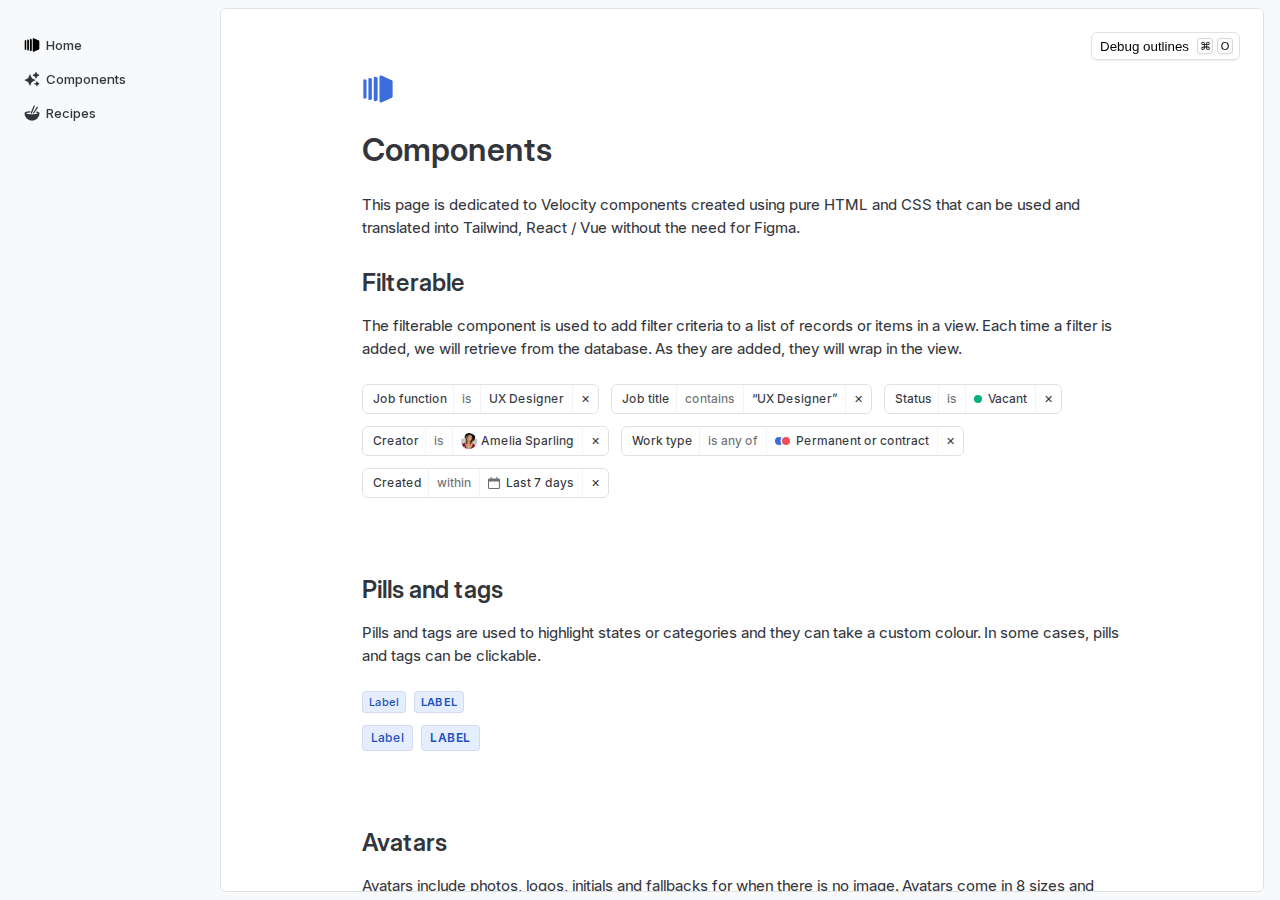
==== commit bcb190c2: "Added form builder header" ====
--- a/categories/components.html
+++ b/categories/components.html
@@ -758,14 +758,124 @@
           </div>
         </div>
 
+        <!-- Pills and tags -->
+        <h2>Form builder header</h2>
+        <p>
+          This is the header for the form builder with a back button, editable
+          name, unsaved changes indicator and share / publish buttons in the
+          right side.
+        </p>
+        <div class="view-header-container">
+          <div class="vh-leading-content">
+            <div class="icon-button-sm">
+              <svg
+                width="6"
+                height="12"
+                viewBox="0 0 6 12"
+                fill="none"
+                xmlns="http://www.w3.org/2000/svg"
+              >
+                <path
+                  fill-rule="evenodd"
+                  clip-rule="evenodd"
+                  d="M5.77566 0.975028C6.07478 1.27506 6.07478 1.76152 5.77566 2.06156L1.84919 6L5.77566 9.93844C6.07478 10.2385 6.07478 10.7249 5.77566 11.025C5.47653 11.325 4.99155 11.325 4.69243 11.025L0.224344 6.54327C-0.0747813 6.24323 -0.0747813 5.75677 0.224344 5.45674L4.69243 0.975028C4.99155 0.674991 5.47653 0.674991 5.77566 0.975028Z"
+                  fill="#4F5359"
+                />
+              </svg>
+            </div>
+            <div>
+              <span class="input-wrapper">
+                <span
+                  class="editable-text"
+                  contenteditable="true"
+                  data-placeholder="Untitled form"
+                  >Health & Social Care (Temp)</span
+                >
+                <span id="hidden-span" class="hidden-span"></span>
+              </span>
+            </div>
+            <div class="icon-button-sm">
+              <svg
+                width="10"
+                height="4"
+                viewBox="0 0 10 4"
+                fill="none"
+                xmlns="http://www.w3.org/2000/svg"
+              >
+                <path
+                  d="M1.25 0.875C1.54837 0.875 1.83452 0.993526 2.0455 1.2045C2.25647 1.41548 2.375 1.70163 2.375 2C2.375 2.29837 2.25647 2.58452 2.0455 2.7955C1.83452 3.00647 1.54837 3.125 1.25 3.125C0.951631 3.125 0.665483 3.00647 0.454505 2.7955C0.243526 2.58452 0.125 2.29837 0.125 2C0.125 1.70163 0.243526 1.41548 0.454505 1.2045C0.665483 0.993526 0.951631 0.875 1.25 0.875ZM5 0.875C5.29837 0.875 5.58452 0.993526 5.7955 1.2045C6.00647 1.41548 6.125 1.70163 6.125 2C6.125 2.29837 6.00647 2.58452 5.7955 2.7955C5.58452 3.00647 5.29837 3.125 5 3.125C4.70163 3.125 4.41548 3.00647 4.2045 2.7955C3.99353 2.58452 3.875 2.29837 3.875 2C3.875 1.70163 3.99353 1.41548 4.2045 1.2045C4.41548 0.993526 4.70163 0.875 5 0.875ZM8.75 0.875C9.04837 0.875 9.33452 0.993526 9.5455 1.2045C9.75647 1.41548 9.875 1.70163 9.875 2C9.875 2.29837 9.75647 2.58452 9.5455 2.7955C9.33452 3.00647 9.04837 3.125 8.75 3.125C8.45163 3.125 8.16548 3.00647 7.9545 2.7955C7.74353 2.58452 7.625 2.29837 7.625 2C7.625 1.70163 7.74353 1.41548 7.9545 1.2045C8.16548 0.993526 8.45163 0.875 8.75 0.875Z"
+                  fill="#4F5359"
+                />
+              </svg>
+            </div>
+            <div class="badge-sm" style="background: #ffe8d1">
+              <span class="badge-label" style="color: #a05c1c"
+                >Unsaved changes</span
+              >
+            </div>
+          </div>
+          <div class="vh-trailing-content">
+            <button class="button-default">
+              <span class="btn-leading">
+                <svg
+                  width="12"
+                  height="12"
+                  viewBox="0 0 12 12"
+                  fill="none"
+                  xmlns="http://www.w3.org/2000/svg"
+                >
+                  <path
+                    fill-rule="evenodd"
+                    clip-rule="evenodd"
+                    d="M9.32674 0.901734C8.65225 0.901734 8.11076 1.44814 8.11076 2.11561C8.11076 2.32751 8.16533 2.52721 8.26141 2.70109C8.26712 2.70963 8.27258 2.71841 8.27778 2.72745C8.28203 2.73484 8.28604 2.7423 8.28983 2.74982C8.50321 3.09688 8.88667 3.32948 9.32674 3.32948C10.0012 3.32948 10.5427 2.78307 10.5427 2.11561C10.5427 1.44814 10.0012 0.901734 9.32674 0.901734ZM7.77046 3.54487C8.1568 3.96706 8.71171 4.23121 9.32674 4.23121C10.4896 4.23121 11.4375 3.28696 11.4375 2.11561C11.4375 0.944253 10.4896 0 9.32674 0C8.16392 0 7.21598 0.944253 7.21598 2.11561C7.21598 2.34305 7.25172 2.56193 7.31783 2.767L4.22954 4.57074C3.8432 4.14855 3.28829 3.88439 2.67326 3.88439C1.51044 3.88439 0.5625 4.82865 0.5625 6C0.5625 7.17135 1.51044 8.11561 2.67326 8.11561C3.28838 8.11561 3.84337 7.85137 4.22972 7.42907L7.31863 9.23053C7.25201 9.43631 7.21598 9.65604 7.21598 9.88439C7.21598 11.0557 8.16392 12 9.32674 12C10.4896 12 11.4375 11.0557 11.4375 9.88439C11.4375 8.71304 10.4896 7.76879 9.32674 7.76879C8.71264 7.76879 8.15848 8.03214 7.77221 8.45322L4.68225 6.65114C4.74831 6.44614 4.78402 6.22735 4.78402 6C4.78402 5.77256 4.74828 5.55368 4.68217 5.34861L7.77046 3.54487ZM3.71017 5.3658C3.71396 5.37331 3.71797 5.38077 3.72222 5.38816C3.72742 5.39719 3.73288 5.40598 3.73858 5.41451C3.83466 5.5884 3.88924 5.7881 3.88924 6C3.88924 6.21191 3.83466 6.41161 3.73857 6.58551C3.73282 6.59411 3.72731 6.60297 3.72208 6.61209C3.71789 6.61939 3.71392 6.62677 3.71017 6.6342C3.49679 6.98127 3.11334 7.21387 2.67326 7.21387C1.99877 7.21387 1.45728 6.66747 1.45728 6C1.45728 5.33253 1.99877 4.78613 2.67326 4.78613C3.11333 4.78613 3.49679 5.01873 3.71017 5.3658ZM8.246 9.32771C8.25963 9.31045 8.27217 9.29197 8.28347 9.2723C8.29344 9.25493 8.30214 9.23716 8.30959 9.21911C8.52639 8.88931 8.89994 8.67052 9.32674 8.67052C10.0012 8.67052 10.5427 9.21693 10.5427 9.88439C10.5427 10.5519 10.0012 11.0983 9.32674 11.0983C8.65225 11.0983 8.11076 10.5519 8.11076 9.88439C8.11076 9.6841 8.15952 9.49471 8.246 9.32771Z"
+                    fill="#4F5359"
+                    style="
+                      fill: #4f5359;
+                      fill: color(display-p3 0.3098 0.3255 0.349);
+                      fill-opacity: 1;
+                    "
+                  />
+                </svg>
+              </span>
+              <div class="btn-label-default">Share</div>
+              <span class="btn-trailing" style="display: none">
+                <svg></svg>
+              </span>
+            </button>
+            <button class="button-primary">
+              <span class="btn-leading-on-colour">
+                <svg
+                  width="12"
+                  height="12"
+                  viewBox="0 0 12 12"
+                  fill="none"
+                  xmlns="http://www.w3.org/2000/svg"
+                >
+                  <path
+                    fill-rule="evenodd"
+                    clip-rule="evenodd"
+                    d="M1.70881 0.965517C1.51168 0.965517 1.32262 1.04383 1.18322 1.18322C1.04383 1.32262 0.965517 1.51168 0.965517 1.70881V10.2912C0.965517 10.4883 1.04383 10.6774 1.18322 10.8168C1.32262 10.9562 1.51168 11.0345 1.70881 11.0345H2.45211V6.61303C2.45211 6.34641 2.66825 6.13027 2.93487 6.13027H9.06513C9.33175 6.13027 9.54789 6.34641 9.54789 6.61303V11.0345H10.2912C10.4883 11.0345 10.6774 10.9562 10.8168 10.8168C10.9562 10.6774 11.0345 10.4883 11.0345 10.2912V3.74786L8.25214 0.965517H3.41762V3.06513H7.83908C8.1057 3.06513 8.32184 3.28127 8.32184 3.54789C8.32184 3.81451 8.1057 4.03065 7.83908 4.03065H2.93487C2.66825 4.03065 2.45211 3.81451 2.45211 3.54789V0.965517H1.70881ZM1.70881 0C1.25561 0 0.820964 0.180035 0.500499 0.500499C0.180035 0.820964 0 1.25561 0 1.70881V10.2912C0 10.7444 0.180035 11.179 0.500499 11.4995C0.820964 11.82 1.25561 12 1.70881 12H10.2912C10.7444 12 11.179 11.82 11.4995 11.4995C11.82 11.179 12 10.7444 12 10.2912V3.54789C12 3.41986 11.9491 3.29707 11.8586 3.20653L8.79347 0.141397C8.70293 0.0508619 8.58014 0 8.45211 0H1.70881ZM8.58238 11.0345V7.09578H3.41762V11.0345H8.58238Z"
+                    fill="white"
+                    style="fill: white; fill-opacity: 1"
+                  />
+                </svg>
+              </span>
+              <div class="btn-label-on-colour">Save changes</div>
+              <span class="btn-trailing" style="display: none">
+                <svg></svg>
+              </span>
+            </button>
+          </div>
+        </div>
+
         <!-- Outside of container -->
       </div>
 
       <!-- Button used to toggle the outlines on UI elements -->
       <button id="debug-outlines" class="button-default">
-        Toggle Debug Outlines
+        Debug outlines
         <div class="kbd-shortcut">
-          <!-- <span class="kbd">⌘</span>-->
+          <span class="kbd">⌘</span>
           <span class="kbd">O</span>
         </div>
       </button>
--- a/css/variables.css
+++ b/css/variables.css
@@ -3,7 +3,7 @@
   --text-accent: #3c6ddd;
   --text-link: var(--text-accent);
   --bg-primary: #f8f9fb;
-  --text-selection: #f2e5ff;
+  --text-selection: #e5eeff;
   --border-default: #dfe1e4;
   --animation: 0.2s;
   --sidebar-width: 220px;
--- a/css/styles.css
+++ b/css/styles.css
@@ -456,22 +456,29 @@
   z-index: 80;
 }
 
+#debug-outlines:hover {
+  position: fixed;
+  top: 32px;
+  right: 40px;
+  background: rgb(230, 230, 230, 0.5);
+  backdrop-filter: blur(6px);
+  z-index: 80;
+}
+
 ::selection {
   background: var(--text-selection);
-  color: #662f9d;
 }
 
 /* #region keyboard shortcuts */
 .kbd {
   border: 1px solid lch(86.5 0 282.863);
-  background-color: lch(100 0 282.863);
   box-shadow: lch(0 0 0 / 0.03) 0px 2px 0px 0px;
   border-radius: 3px;
   font-size: 11px;
   font-weight: 500;
   width: 16px;
   height: 16px;
-  line-height: 1.5;
+  line-height: 1.4;
   align-self: center;
   display: inline-block;
   vertical-align: baseline;
@@ -546,6 +553,7 @@
   position: relative;
   outline: 0px dashed fuchsia;
   scrollbar-width: none;
+  padding-bottom: 50vh;
 }
 
 .centred-content {
@@ -985,7 +993,7 @@
   padding: 4px 0;
   text-transform: uppercase;
   color: var(--component-fg);
-  letter-spacing: 2%;
+  letter-spacing: 0.02em;
 }
 
 .pill-md,
@@ -1017,7 +1025,7 @@
   padding: 4px 0;
   text-transform: uppercase;
   color: var(--component-fg);
-  letter-spacing: 4.5%;
+  letter-spacing: 0.045em;
 }
 /* #endregion */
 
@@ -1130,6 +1138,20 @@
   line-height: 20px;
 }
 
+.icon-button-sm {
+  display: flex;
+  align-items: center;
+  justify-content: center;
+  height: 24px;
+  width: 24px;
+  border-radius: 4px;
+  outline: var(--debug-outlines) dashed fuchsia;
+}
+
+.icon-button-sm:hover {
+  background: var(--component-hover);
+}
+
 /* #endregion */
 
 /* #region sidebar */
@@ -1137,6 +1159,7 @@
 .sidebar-container {
   display: flex;
   gap: 56px;
+  margin-top: 40px;
 }
 
 .resizable-container {
@@ -1150,7 +1173,7 @@
   border-radius: 4px;
   padding: 12px 12px 48px 12px;
   background-color: white;
-  margin-bottom: 80px;
+  margin-bottom: var(--section-margin);
 }
 
 .sidebar-header {
@@ -1264,10 +1287,10 @@
   outline: var(--debug-outlines) dashed fuchsia;
   cursor: grab;
   background: white;
-  border: 1px solid var(--border-default);
+  border: 0.5px solid var(--border-default);
   background-clip: padding-box;
   box-shadow:
-    lch(0 0 0 / 0.02) 0px 4px 4px -1px,
+    lch(0 0 0 / 0.02) 0px 3px 3px -1px,
     lch(0 0 0 / 0.06) 0px 1px 1px 0px;
 }
 
@@ -1333,3 +1356,66 @@
 /* #endregion */
 
 /* #endregion */
+
+/* #region view header */
+.view-header-container {
+  display: flex;
+  justify-content: space-between;
+  padding: 12px 0px;
+  border-bottom: 0.5px solid var(--border-default);
+}
+
+.vh-leading-content {
+  display: flex;
+  align-items: center;
+  gap: 12px;
+  outline: var(--debug-outlines) dashed limegreen;
+}
+
+.input-wrapper {
+  display: inline-block;
+  margin-top: 4px;
+  min-width: 10px;
+}
+
+.hidden-span {
+  flex: 0;
+  visibility: hidden;
+  position: absolute;
+  white-space: nowrap;
+  font-family: Inter;
+  font-size: 15px;
+  font-weight: 500;
+  outline: var(--debug-outlines) dashed fuchsia;
+}
+
+.editable-text {
+  display: inline-block;
+  min-width: 10px;
+  max-width: 600px;
+  white-space: nowrap;
+  overflow: hidden;
+  outline: none;
+  border: none;
+  cursor: text;
+  font-family: Inter;
+  font-size: 15px;
+  line-height: 26px;
+  font-weight: 500;
+  outline: var(--debug-outlines) dashed fuchsia;
+}
+
+.editable-text:empty:before {
+  content: attr(data-placeholder);
+  color: #90959d;
+}
+
+.vh-trailing-content {
+  display: flex;
+  align-items: center;
+  gap: 12px;
+  flex-wrap: nowrap;
+  outline: var(--debug-outlines) dashed fuchsia;
+}
+
+/* #endregion */
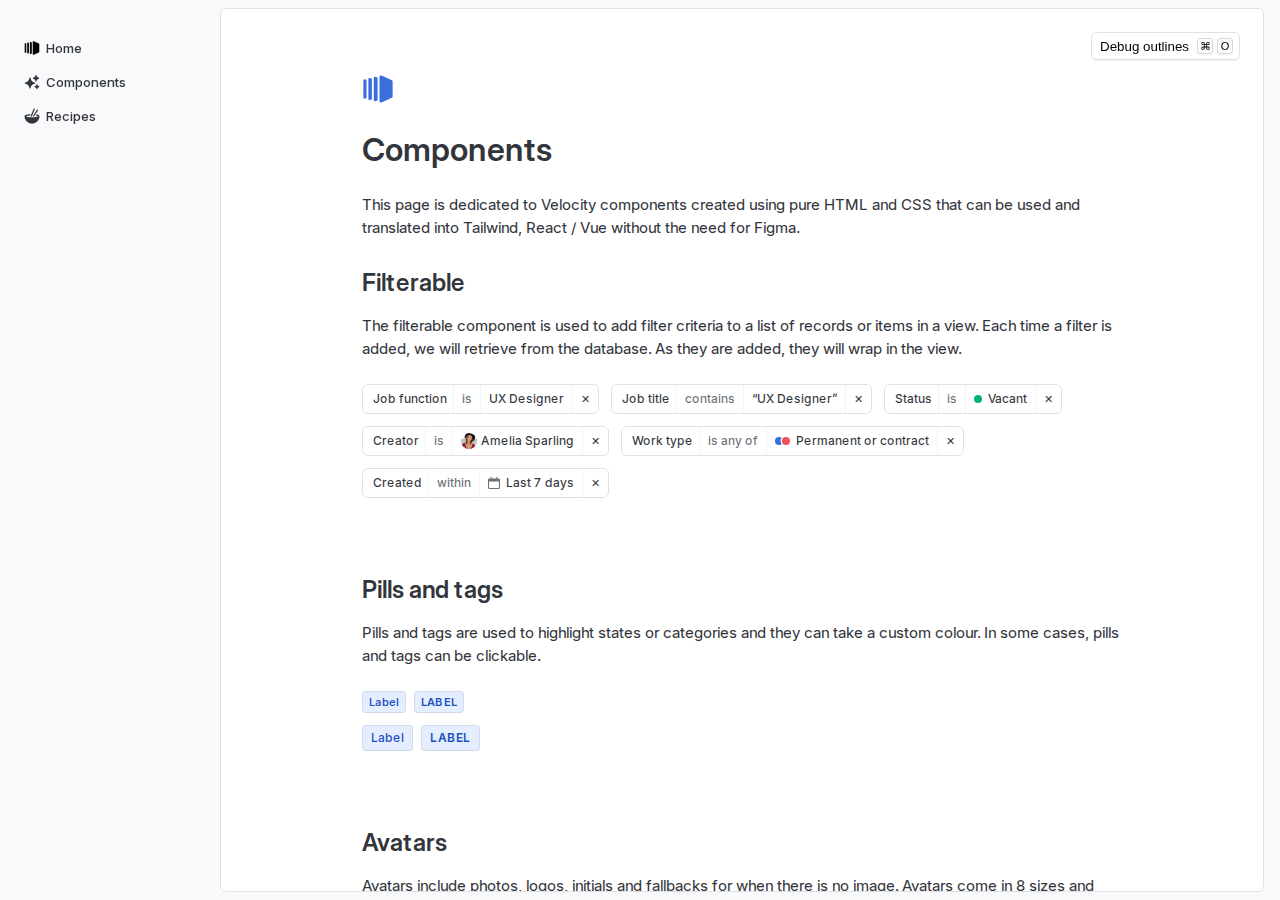
==== commit 863c251a: "Added banners" ====
--- a/categories/components.html
+++ b/categories/components.html
@@ -758,7 +758,7 @@
           </div>
         </div>
 
-        <!-- Pills and tags -->
+        <!-- Form builer header -->
         <h2>Form builder header</h2>
         <p>
           This is the header for the form builder with a back button, editable
@@ -868,6 +868,281 @@
           </div>
         </div>
 
+        <!-- Form menu items -->
+        <h2>Form Card</h2>
+        <p>
+          These are the cards used to list the different forms that have been
+          configured. These will be common cards that will eventually be used
+          for the web reports as well as perhaps a few other areas.
+        </p>
+        <div class="menu-wrapper">
+          <a href="#" class="link-card">
+            <div class="card-top">
+              <div class="card-details">
+                <span class="form-name">Accountancy & Finance (Perm)</span>
+                <span class="form-slug">/accountancy-finance-perm</span>
+              </div>
+              <div class="icon-button-sm">
+                <svg
+                  width="10"
+                  height="4"
+                  viewBox="0 0 10 4"
+                  fill="none"
+                  xmlns="http://www.w3.org/2000/svg"
+                >
+                  <path
+                    d="M1.25 0.875C1.54837 0.875 1.83452 0.993526 2.0455 1.2045C2.25647 1.41548 2.375 1.70163 2.375 2C2.375 2.29837 2.25647 2.58452 2.0455 2.7955C1.83452 3.00647 1.54837 3.125 1.25 3.125C0.951631 3.125 0.665483 3.00647 0.454505 2.7955C0.243526 2.58452 0.125 2.29837 0.125 2C0.125 1.70163 0.243526 1.41548 0.454505 1.2045C0.665483 0.993526 0.951631 0.875 1.25 0.875ZM5 0.875C5.29837 0.875 5.58452 0.993526 5.7955 1.2045C6.00647 1.41548 6.125 1.70163 6.125 2C6.125 2.29837 6.00647 2.58452 5.7955 2.7955C5.58452 3.00647 5.29837 3.125 5 3.125C4.70163 3.125 4.41548 3.00647 4.2045 2.7955C3.99353 2.58452 3.875 2.29837 3.875 2C3.875 1.70163 3.99353 1.41548 4.2045 1.2045C4.41548 0.993526 4.70163 0.875 5 0.875ZM8.75 0.875C9.04837 0.875 9.33452 0.993526 9.5455 1.2045C9.75647 1.41548 9.875 1.70163 9.875 2C9.875 2.29837 9.75647 2.58452 9.5455 2.7955C9.33452 3.00647 9.04837 3.125 8.75 3.125C8.45163 3.125 8.16548 3.00647 7.9545 2.7955C7.74353 2.58452 7.625 2.29837 7.625 2C7.625 1.70163 7.74353 1.41548 7.9545 1.2045C8.16548 0.993526 8.45163 0.875 8.75 0.875Z"
+                    fill="#4F5359"
+                  />
+                </svg>
+              </div>
+            </div>
+            <div class="card-bottom">
+              <div class="creator">
+                <div class="avatar">
+                  <img class="avatar-image" src="../assets/photos/2.png" />
+                </div>
+                <div class="created-by">Karl Miller</div>
+              </div>
+              <div class="created-on">15 Aug 2024</div>
+            </div>
+          </a>
+          <a href="#" class="link-card">
+            <div class="card-top">
+              <div class="card-details">
+                <span class="form-name">Health & Social Care (Temp)</span>
+                <span class="form-slug">/health-social-care-temp</span>
+              </div>
+              <div class="icon-button-sm">
+                <svg
+                  width="10"
+                  height="4"
+                  viewBox="0 0 10 4"
+                  fill="none"
+                  xmlns="http://www.w3.org/2000/svg"
+                >
+                  <path
+                    d="M1.25 0.875C1.54837 0.875 1.83452 0.993526 2.0455 1.2045C2.25647 1.41548 2.375 1.70163 2.375 2C2.375 2.29837 2.25647 2.58452 2.0455 2.7955C1.83452 3.00647 1.54837 3.125 1.25 3.125C0.951631 3.125 0.665483 3.00647 0.454505 2.7955C0.243526 2.58452 0.125 2.29837 0.125 2C0.125 1.70163 0.243526 1.41548 0.454505 1.2045C0.665483 0.993526 0.951631 0.875 1.25 0.875ZM5 0.875C5.29837 0.875 5.58452 0.993526 5.7955 1.2045C6.00647 1.41548 6.125 1.70163 6.125 2C6.125 2.29837 6.00647 2.58452 5.7955 2.7955C5.58452 3.00647 5.29837 3.125 5 3.125C4.70163 3.125 4.41548 3.00647 4.2045 2.7955C3.99353 2.58452 3.875 2.29837 3.875 2C3.875 1.70163 3.99353 1.41548 4.2045 1.2045C4.41548 0.993526 4.70163 0.875 5 0.875ZM8.75 0.875C9.04837 0.875 9.33452 0.993526 9.5455 1.2045C9.75647 1.41548 9.875 1.70163 9.875 2C9.875 2.29837 9.75647 2.58452 9.5455 2.7955C9.33452 3.00647 9.04837 3.125 8.75 3.125C8.45163 3.125 8.16548 3.00647 7.9545 2.7955C7.74353 2.58452 7.625 2.29837 7.625 2C7.625 1.70163 7.74353 1.41548 7.9545 1.2045C8.16548 0.993526 8.45163 0.875 8.75 0.875Z"
+                    fill="#4F5359"
+                  />
+                </svg>
+              </div>
+            </div>
+            <div class="card-bottom">
+              <div class="creator">
+                <div class="avatar">
+                  <img class="avatar-image" src="../assets/photos/3.png" />
+                </div>
+                <div class="created-by">Michelle Reynolds</div>
+              </div>
+              <div class="created-on">20 Jun 2024</div>
+            </div>
+          </a>
+          <a href="#" class="link-card">
+            <div class="card-top">
+              <div class="card-details">
+                <span class="form-name">Technical & Engineering (Temp)</span>
+                <span class="form-slug">/technical-engineering-temp</span>
+              </div>
+              <div class="icon-button-sm">
+                <svg
+                  width="10"
+                  height="4"
+                  viewBox="0 0 10 4"
+                  fill="none"
+                  xmlns="http://www.w3.org/2000/svg"
+                >
+                  <path
+                    d="M1.25 0.875C1.54837 0.875 1.83452 0.993526 2.0455 1.2045C2.25647 1.41548 2.375 1.70163 2.375 2C2.375 2.29837 2.25647 2.58452 2.0455 2.7955C1.83452 3.00647 1.54837 3.125 1.25 3.125C0.951631 3.125 0.665483 3.00647 0.454505 2.7955C0.243526 2.58452 0.125 2.29837 0.125 2C0.125 1.70163 0.243526 1.41548 0.454505 1.2045C0.665483 0.993526 0.951631 0.875 1.25 0.875ZM5 0.875C5.29837 0.875 5.58452 0.993526 5.7955 1.2045C6.00647 1.41548 6.125 1.70163 6.125 2C6.125 2.29837 6.00647 2.58452 5.7955 2.7955C5.58452 3.00647 5.29837 3.125 5 3.125C4.70163 3.125 4.41548 3.00647 4.2045 2.7955C3.99353 2.58452 3.875 2.29837 3.875 2C3.875 1.70163 3.99353 1.41548 4.2045 1.2045C4.41548 0.993526 4.70163 0.875 5 0.875ZM8.75 0.875C9.04837 0.875 9.33452 0.993526 9.5455 1.2045C9.75647 1.41548 9.875 1.70163 9.875 2C9.875 2.29837 9.75647 2.58452 9.5455 2.7955C9.33452 3.00647 9.04837 3.125 8.75 3.125C8.45163 3.125 8.16548 3.00647 7.9545 2.7955C7.74353 2.58452 7.625 2.29837 7.625 2C7.625 1.70163 7.74353 1.41548 7.9545 1.2045C8.16548 0.993526 8.45163 0.875 8.75 0.875Z"
+                    fill="#4F5359"
+                  />
+                </svg>
+              </div>
+            </div>
+            <div class="card-bottom">
+              <div class="creator">
+                <div class="avatar">
+                  <img class="avatar-image" src="../assets/photos/1.png" />
+                </div>
+                <div class="created-by">Kate Wilkinson</div>
+              </div>
+              <div class="created-on">30 Oct 2024</div>
+            </div>
+          </a>
+        </div>
+
+        <!-- Text input -->
+        <h2>Text input</h2>
+        <p>
+          The text field component is used widely throughout itris and
+          surrounding products so needs to be rebust. We also have a variant
+          that accepts a custom leading icon as well.<br />
+          Alongside this will be a textarea component which will be resizable
+          vertically but not horizontally.
+        </p>
+        <div class="input-group">
+          <div class="header-group">
+            <label for="textfield" class="input-header">Header</label>
+            <span class="input-description"
+              >This is the description below the header</span
+            >
+          </div>
+          <input
+            id="textfield"
+            type="text"
+            class="textfield"
+            placeholder="You can just start typing here..."
+          />
+          <div class="helper-text">
+            <svg
+              width="12"
+              height="12"
+              viewBox="0 0 12 12"
+              xmlns="http://www.w3.org/2000/svg"
+            >
+              <path
+                d="M11.6951 5.26495L6.73007 0.299951C6.53613 0.106983 6.27366 -0.00134277 6.00007 -0.00134277C5.72648 -0.00134277 5.46402 0.106983 5.27007 0.299951L0.305073 5.26995C0.208924 5.36566 0.132629 5.47941 0.0805688 5.60469C0.0285086 5.72996 0.00170898 5.86429 0.00170898 5.99995C0.00170898 6.13561 0.0285086 6.26994 0.0805688 6.39521C0.132629 6.52049 0.208924 6.63425 0.305073 6.72995L5.27007 11.69C5.36418 11.7887 5.47749 11.8671 5.60303 11.9204C5.72857 11.9737 5.86369 12.0008 6.00007 12C6.13665 12.0001 6.27191 11.9733 6.39806 11.9209C6.5242 11.8686 6.63874 11.7918 6.73507 11.695L11.6951 6.73495C11.8899 6.53995 11.9993 6.27559 11.9993 5.99995C11.9993 5.72432 11.8899 5.45996 11.6951 5.26495ZM5.50007 3.20995C5.50007 3.07734 5.55275 2.95017 5.64652 2.8564C5.74029 2.76263 5.86747 2.70995 6.00007 2.70995C6.13268 2.70995 6.25986 2.76263 6.35363 2.8564C6.44739 2.95017 6.50007 3.07734 6.50007 3.20995V6.20995C6.50007 6.34256 6.44739 6.46974 6.35363 6.5635C6.25986 6.65727 6.13268 6.70995 6.00007 6.70995C5.86747 6.70995 5.74029 6.65727 5.64652 6.5635C5.55275 6.46974 5.50007 6.34256 5.50007 6.20995V3.20995ZM6.02507 8.96495C5.82851 8.9626 5.64029 8.88516 5.49899 8.74851C5.35768 8.61185 5.27399 8.42632 5.26507 8.22995C5.26103 8.13093 5.27705 8.03212 5.31217 7.93946C5.34729 7.84679 5.40079 7.76218 5.46945 7.69072C5.53811 7.61926 5.62051 7.56243 5.71169 7.52363C5.80288 7.48483 5.90097 7.46487 6.00007 7.46495C6.19527 7.46863 6.38167 7.5468 6.5211 7.68344C6.66054 7.82009 6.74245 8.00487 6.75007 8.19995C6.75341 8.29796 6.73722 8.39566 6.70247 8.48736C6.66771 8.57906 6.61507 8.66294 6.54761 8.73412C6.48016 8.8053 6.39922 8.86237 6.30952 8.90199C6.21981 8.94162 6.12312 8.96302 6.02507 8.96495Z"
+                fill="#F44E59"
+              />
+            </svg>
+            <span class="warning-text">This is the warning text</span>
+          </div>
+        </div>
+        <div class="input-group">
+          <div class="header-group">
+            <label class="input-header">Header</label>
+          </div>
+          <div class="textfield-icon">
+            <span class="leading-icon">
+              <svg
+                width="16"
+                height="16"
+                viewBox="0 0 16 16"
+                xmlns="http://www.w3.org/2000/svg"
+              >
+                <path
+                  fill-rule="evenodd"
+                  clip-rule="evenodd"
+                  d="M9.42375 0.355548C9.42431 0.355877 9.42487 0.356206 9.42542 0.356536L13.4629 2.72012C13.4757 2.72762 13.4883 2.73558 13.5005 2.74396L13.5207 2.75775C13.8709 2.99705 14.1634 3.19694 14.3892 3.3781C14.6237 3.56616 14.8318 3.76873 14.9812 4.03047C15.1342 4.29849 15.196 4.57587 15.224 4.86462C15.25 5.13264 15.25 5.45384 15.25 5.82178V10.1782C15.25 10.5462 15.25 10.8674 15.224 11.1354C15.196 11.4241 15.1342 11.7015 14.9812 11.9695C14.8318 12.2313 14.6237 12.4338 14.3892 12.6219C14.1634 12.8031 13.8709 13.0029 13.5207 13.2422L13.5005 13.256C13.4883 13.2644 13.4757 13.2724 13.4629 13.2799L9.42542 15.6435C9.42493 15.6438 9.42443 15.6441 9.42394 15.6443C9.00102 15.8945 8.48398 16 8.00276 16C7.52058 16 7.00267 15.8941 6.57749 15.6452L2.5371 13.2799C2.52428 13.2724 2.51172 13.2644 2.49945 13.256L2.47921 13.2422C2.12912 13.0029 1.83655 12.803 1.61062 12.6216C1.37597 12.4333 1.16776 12.2303 1.01838 11.9679C0.865538 11.6994 0.803958 11.4214 0.775971 11.132C0.749969 10.863 0.749984 10.5406 0.750001 10.1707V5.82178C0.749984 5.45385 0.749969 5.13264 0.775998 4.86462C0.804039 4.57587 0.865761 4.29849 1.01878 4.03047C1.1682 3.76873 1.37634 3.56616 1.61079 3.3781C1.83664 3.19694 2.12914 2.99704 2.47928 2.75775L2.49945 2.74396C2.51172 2.73558 2.52428 2.72762 2.5371 2.72012L6.57749 0.354822C6.57747 0.354832 6.57751 0.354811 6.57749 0.354822C7.00266 0.105881 7.5206 0 8.00276 0C8.48391 0 9.00087 0.105439 9.42375 0.355548ZM8.00276 1.28736C7.68603 1.28736 7.40319 1.36001 7.21863 1.46808L3.19738 3.82218C2.83201 4.07191 2.58567 4.24113 2.40562 4.38556C2.22685 4.52895 2.1595 4.61276 2.12527 4.67272C2.09463 4.72639 2.06452 4.80604 2.04665 4.99008C2.02744 5.18792 2.02673 5.44556 2.02673 5.85038V10.1422C2.02673 10.5488 2.02743 10.808 2.04668 11.0071C2.0646 11.1925 2.09485 11.2729 2.12567 11.327C2.15994 11.3872 2.22722 11.4711 2.40579 11.6145C2.58575 11.7589 2.83197 11.9281 3.19737 12.1778L7.21858 14.5319C7.40314 14.64 7.68603 14.7126 8.00276 14.7126C8.31987 14.7126 8.59925 14.6398 8.77846 14.5336L8.78141 14.5319L12.8026 12.1778C13.168 11.9281 13.4143 11.7589 13.5944 11.6144C13.7732 11.471 13.8405 11.3872 13.8747 11.3273C13.9054 11.2736 13.9355 11.194 13.9534 11.0099C13.9726 10.8121 13.9733 10.5544 13.9733 10.1496V5.85038C13.9733 5.44556 13.9726 5.18792 13.9534 4.99008C13.9355 4.80604 13.9054 4.72639 13.8747 4.67272C13.8405 4.61276 13.7732 4.52895 13.5944 4.38556C13.4143 4.24113 13.168 4.07191 12.8026 3.82218L8.77845 1.46637C8.59925 1.36016 8.31987 1.28736 8.00276 1.28736ZM8 6.41223C7.13788 6.41223 6.43449 7.12059 6.43449 8C6.43449 8.87941 7.13788 9.58776 8 9.58776C8.86212 9.58776 9.56551 8.87941 9.56551 8C9.56551 7.12059 8.86212 6.41223 8 6.41223ZM5.15776 8C5.15776 6.41463 6.42778 5.12488 8 5.12488C9.57222 5.12488 10.8422 6.41463 10.8422 8C10.8422 9.58537 9.57222 10.8751 8 10.8751C6.42778 10.8751 5.15776 9.58537 5.15776 8Z"
+                  fill="#90959D"
+                />
+              </svg>
+            </span>
+            <input
+              type="text"
+              placeholder="You can type next to this icon..."
+              style="padding: 0.375rem 0.5rem 0.438rem 2rem"
+            />
+          </div>
+        </div>
+        <div class="input-group">
+          <div class="header-group">
+            <label class="input-header">Header</label>
+          </div>
+          <div class="textarea">
+            <textarea
+              placeholder="You can just start typing here..."
+            ></textarea>
+          </div>
+        </div>
+
+        <!-- cb / rb input -->
+        <h2>Banners</h2>
+        <p>Banners text</p>
+        <div class="banners">
+          <div class="banner">
+            <div class="banner-icon">
+              <svg
+                width="20"
+                height="20"
+                viewBox="0 0 20 20"
+                xmlns="http://www.w3.org/2000/svg"
+              >
+                <path
+                  d="M10 0C8.02219 0 6.08879 0.58649 4.4443 1.6853C2.79981 2.78412 1.51809 4.3459 0.761209 6.17317C0.00433289 8.00043 -0.193701 10.0111 0.192152 11.9509C0.578004 13.8907 1.53041 15.6725 2.92894 17.0711C4.32746 18.4696 6.10929 19.422 8.0491 19.8079C9.98891 20.1937 11.9996 19.9957 13.8268 19.2388C15.6541 18.4819 17.2159 17.2002 18.3147 15.5557C19.4135 13.9112 20 11.9778 20 10C20 7.34783 18.9464 4.8043 17.0711 2.92893C15.1957 1.05357 12.6522 0 10 0ZM10.2083 4.16667C10.4556 4.16667 10.6972 4.23998 10.9028 4.37733C11.1084 4.51468 11.2686 4.7099 11.3632 4.93831C11.4578 5.16672 11.4826 5.41805 11.4343 5.66053C11.3861 5.90301 11.267 6.12573 11.0922 6.30055C10.9174 6.47537 10.6947 6.59442 10.4522 6.64265C10.2097 6.69088 9.95839 6.66613 9.72998 6.57152C9.50158 6.47691 9.30635 6.31669 9.169 6.11113C9.03165 5.90557 8.95834 5.66389 8.95834 5.41667C8.95834 5.08515 9.09003 4.7672 9.32445 4.53278C9.55888 4.29836 9.87682 4.16667 10.2083 4.16667ZM12.0833 15.4167H8.75C8.52899 15.4167 8.31703 15.3289 8.16075 15.1726C8.00447 15.0163 7.91667 14.8043 7.91667 14.5833C7.91667 14.3623 8.00447 14.1504 8.16075 13.9941C8.31703 13.8378 8.52899 13.75 8.75 13.75H9.375C9.43026 13.75 9.48325 13.7281 9.52232 13.689C9.56139 13.6499 9.58334 13.5969 9.58334 13.5417V9.79167C9.58334 9.73641 9.56139 9.68342 9.52232 9.64435C9.48325 9.60528 9.43026 9.58333 9.375 9.58333H8.75C8.52899 9.58333 8.31703 9.49554 8.16075 9.33926C8.00447 9.18297 7.91667 8.97101 7.91667 8.75C7.91667 8.52899 8.00447 8.31702 8.16075 8.16074C8.31703 8.00446 8.52899 7.91667 8.75 7.91667H9.58334C10.0254 7.91667 10.4493 8.09226 10.7618 8.40482C11.0744 8.71738 11.25 9.14131 11.25 9.58333V13.5417C11.25 13.5969 11.272 13.6499 11.311 13.689C11.3501 13.7281 11.4031 13.75 11.4583 13.75H12.0833C12.3044 13.75 12.5163 13.8378 12.6726 13.9941C12.8289 14.1504 12.9167 14.3623 12.9167 14.5833C12.9167 14.8043 12.8289 15.0163 12.6726 15.1726C12.5163 15.3289 12.3044 15.4167 12.0833 15.4167Z"
+                  fill="#3C6DDD"
+                />
+              </svg>
+            </div>
+            <div class="banner-content">
+              <div class="banner-header">Information banner</div>
+              <div class="banner-text">
+                Information banners provide users with general updates or
+                notifications that do not require immediate action. The theme
+                colour for information banners is blue.
+              </div>
+            </div>
+          </div>
+          <div class="banner banner-subtle">
+            <div class="banner-icon">
+              <svg
+                width="20"
+                height="20"
+                viewBox="0 0 20 20"
+                xmlns="http://www.w3.org/2000/svg"
+              >
+                <path
+                  fill-rule="evenodd"
+                  clip-rule="evenodd"
+                  d="M10 0C4.47715 0 0 4.47715 0 10C0 15.5228 4.47715 20 10 20C15.5228 20 20 15.5228 20 10C20 4.47715 15.5228 0 10 0ZM14.2705 7.45398C14.5519 7.08981 14.4848 6.56645 14.1207 6.28504C13.7565 6.00363 13.2331 6.07073 12.9517 6.43491L8.84017 11.7557L7.0083 9.72031C6.70042 9.37821 6.17351 9.35048 5.83142 9.65836C5.48933 9.96625 5.46159 10.4932 5.76948 10.8352L8.26948 13.613C8.4348 13.7967 8.67314 13.8976 8.9201 13.8883C9.16707 13.879 9.39718 13.7607 9.54829 13.5651L14.2705 7.45398Z"
+                  fill="#02B17B"
+                />
+              </svg>
+            </div>
+            <div class="banner-content">
+              <div class="banner-header">Success banner</div>
+              <div class="banner-text">
+                Success banners indicate that an action has been completed
+                successfully. The theme colour for success banners is green.
+              </div>
+            </div>
+          </div>
+          <div class="banner banner-slim banner-danger">
+            <div class="banner-icon-slim">
+              <svg
+                width="16"
+                height="16"
+                viewBox="0 0 16 16"
+                xmlns="http://www.w3.org/2000/svg"
+              >
+                <path
+                  d="M15.5933 7.02L8.97335 0.400001C8.71475 0.142711 8.3648 -0.00172424 8.00002 -0.00172424C7.63523 -0.00172424 7.28528 0.142711 7.02668 0.400001L0.406682 7.02667C0.278484 7.15428 0.176757 7.30595 0.107344 7.47299C0.0379301 7.64002 0.00219727 7.81912 0.00219727 8C0.00219727 8.18088 0.0379301 8.35998 0.107344 8.52702C0.176757 8.69405 0.278484 8.84573 0.406682 8.97334L7.02668 15.5867C7.15216 15.7183 7.30323 15.8229 7.47062 15.894C7.63801 15.965 7.81817 16.0011 8.00002 16C8.18212 16.0002 8.36247 15.9644 8.53066 15.8946C8.69886 15.8248 8.85158 15.7224 8.98002 15.5933L15.5933 8.98C15.8531 8.71999 15.999 8.36751 15.999 8C15.999 7.63249 15.8531 7.28001 15.5933 7.02ZM7.33335 4.28C7.33335 4.10319 7.40359 3.93362 7.52861 3.8086C7.65364 3.68357 7.8232 3.61333 8.00002 3.61333C8.17683 3.61333 8.3464 3.68357 8.47142 3.8086C8.59644 3.93362 8.66668 4.10319 8.66668 4.28V8.28C8.66668 8.45681 8.59644 8.62638 8.47142 8.75141C8.3464 8.87643 8.17683 8.94667 8.00002 8.94667C7.8232 8.94667 7.65364 8.87643 7.52861 8.75141C7.40359 8.62638 7.33335 8.45681 7.33335 8.28V4.28ZM8.03335 11.9533C7.77127 11.9502 7.52031 11.847 7.3319 11.6647C7.1435 11.4825 7.03191 11.2352 7.02002 10.9733C7.01462 10.8413 7.03598 10.7096 7.08281 10.586C7.12964 10.4625 7.20097 10.3496 7.29252 10.2544C7.38406 10.1591 7.49393 10.0833 7.61551 10.0316C7.73709 9.97984 7.86788 9.95323 8.00002 9.95334C8.26027 9.95824 8.50881 10.0625 8.69472 10.2447C8.88063 10.4269 8.98985 10.6732 9.00002 10.9333C9.00446 11.064 8.98288 11.1943 8.93654 11.3165C8.8902 11.4388 8.82001 11.5507 8.73007 11.6456C8.64013 11.7405 8.53221 11.8166 8.41261 11.8694C8.293 11.9222 8.16408 11.9508 8.03335 11.9533Z"
+                  fill="#F44E59"
+                />
+              </svg>
+            </div>
+            <div class="banner-content">
+              <div class="banner-text">
+                Warning banners are for critical issues that need the user’s
+                immediate attention. The theme colour for warning banners is
+                red.
+              </div>
+            </div>
+          </div>
+          <div class="banner banner-subtle banner-slim">
+            <div class="banner-icon-slim">
+              <svg
+                width="16"
+                height="16"
+                viewBox="0 0 16 16"
+                xmlns="http://www.w3.org/2000/svg"
+              >
+                <path
+                  d="M15.8471 13.5891L9.18279 1.19782C9.06983 0.987353 8.90023 0.811099 8.69233 0.68811C8.48443 0.565121 8.24614 0.500074 8.0032 0.5C7.76027 0.500074 7.52197 0.565121 7.31407 0.68811C7.10618 0.811099 6.93658 0.987353 6.82361 1.19782L0.15927 13.5891C0.0483055 13.7908 -0.00641988 14.0175 0.000599508 14.2465C0.00761889 14.4755 0.0761354 14.6986 0.199256 14.8934C0.320703 15.0811 0.489131 15.2354 0.688569 15.3415C0.888007 15.4476 1.11184 15.5022 1.33886 15.4999H14.6675C14.897 15.4999 15.1225 15.4418 15.3223 15.3315C15.5221 15.2211 15.6894 15.0622 15.808 14.87C15.9266 14.6779 15.9925 14.459 15.9994 14.2346C16.0063 14.0102 15.9538 13.7878 15.8471 13.5891ZM7.33677 5.71737C7.33677 5.5444 7.40698 5.37852 7.53196 5.25621C7.65694 5.13391 7.82645 5.0652 8.0032 5.0652C8.17995 5.0652 8.34946 5.13391 8.47444 5.25621C8.59942 5.37852 8.66964 5.5444 8.66964 5.71737V9.63039C8.66964 9.80336 8.59942 9.96924 8.47444 10.0915C8.34946 10.2139 8.17995 10.2826 8.0032 10.2826C7.82645 10.2826 7.65694 10.2139 7.53196 10.0915C7.40698 9.96924 7.33677 9.80336 7.33677 9.63039V5.71737ZM8.03652 13.2173C7.77404 13.2159 7.52225 13.1154 7.33356 12.9368C7.14488 12.7582 7.03383 12.5153 7.02354 12.2586C7.01909 12.1297 7.04109 12.0012 7.08824 11.8808C7.13539 11.7603 7.20673 11.6503 7.29806 11.5573C7.38939 11.4643 7.49884 11.3901 7.61996 11.3392C7.74107 11.2883 7.87139 11.2616 8.0032 11.2608C8.26569 11.2623 8.51748 11.3628 8.70616 11.5414C8.89485 11.7199 9.00589 11.9628 9.01618 12.2195C9.02064 12.3484 8.99864 12.4769 8.95149 12.5974C8.90434 12.7179 8.83299 12.8278 8.74167 12.9209C8.65034 13.0139 8.54088 13.088 8.41977 13.139C8.29866 13.1899 8.16834 13.2165 8.03652 13.2173Z"
+                  fill="#F6A351"
+                />
+              </svg>
+            </div>
+            <div class="banner-content">
+              <div class="banner-text">
+                Caution banners warn users about a situation that requires
+                attention but isn’t necessarily critical. The theme colour for
+                caution banners is orange.
+              </div>
+            </div>
+          </div>
+        </div>
+
         <!-- Outside of container -->
       </div>
 
--- a/css/styles.css
+++ b/css/styles.css
@@ -20,6 +20,12 @@
   font-family: "Inter Display";
   font-weight: 600;
   src: url("../assets/fonts/InterDisplay-SemiBold.woff2") format("woff2");
+}
+
+@font-face {
+  font-family: "Monaspace";
+  font-weight: 200 800; /* For variable font, keep the range */
+  src: url("../assets/fonts/MonaspaceNeonVarVF.woff2") format("woff2");
 }
 
 /* #region -> Not relevant */
@@ -270,12 +276,6 @@
   color: #1e50c0;
 }
 
-/* Basic styling for the placeholder text */
-input::placeholder {
-  color: #90959d;
-  opacity: 1;
-}
-
 .bullet-point li:first-child {
   color: red;
   text-transform: uppercase;
@@ -283,127 +283,6 @@
 
 .bullet-point li:last-child {
   color: orange;
-}
-
-/* Styling for when the input is focused */
-input:focus::placeholder {
-  color: #90959d;
-  opacity: 0;
-}
-
-.text-input {
-  margin: 50px 0;
-  display: flex;
-  gap: 12px;
-  flex-direction: column;
-}
-
-.input-header {
-  color: var(--text-primary);
-  font-weight: 450;
-  margin-bottom: 6px;
-}
-
-.icon {
-  position: relative;
-  left: 10px;
-  top: 26px;
-  pointer-events: none;
-}
-
-.textfield {
-  border-color: var(--border-default);
-  border-style: none;
-  border-width: 0px;
-  border-radius: 4px;
-  padding: 0.375rem;
-  width: 25rem;
-  display: flex;
-  font-size: 13px;
-  font-weight: 450;
-  line-height: 1.25rem;
-  letter-spacing: -0.00406rem;
-  transition: var(--animation);
-  box-shadow:
-    0px 0px 0px 0.75px #dfe1e4,
-    0px 1px 3px 0.25px rgba(0, 0, 0, 0.08);
-}
-
-.textfield:hover {
-  border-width: 0px;
-  transition: var(--animation);
-  box-shadow:
-    0px 0px 0px 0.75px #c8cbd0,
-    0px 1px 3px 0.25px rgba(0, 0, 0, 0.08);
-}
-
-.textfield:active {
-  border-width: 0px;
-  outline: none;
-  transition: var(--animation);
-  box-shadow:
-    0px 0px 0px 0.75px #c8cbd0,
-    0px 1px 3px 0.25px rgba(0, 0, 0, 0.08);
-}
-
-.textfield:focus {
-  border-width: 0px;
-  outline: none;
-  transition: var(--animation);
-  box-shadow:
-    0px 0px 0px 0.75px #c8cbd0,
-    0px 1px 3px 0.25px rgba(0, 0, 0, 0.08);
-}
-
-.checkbox-group {
-  margin-bottom: 50px;
-}
-
-.checkbox-container {
-  display: flex;
-  align-items: center;
-  margin-bottom: 6px;
-}
-
-.checkbox-container label {
-  color: var(--text-primary);
-  user-select: none;
-}
-
-.checkbox-container input[type="checkbox"] {
-  opacity: 0;
-  position: absolute;
-}
-
-.checkbox-container label::before {
-  content: "";
-  border: 1px solid var(--border-default);
-  border-radius: 4px;
-  width: 12px;
-  height: 12px;
-  display: inline-flex;
-  margin-right: 6px;
-}
-
-#cb1 {
-  margin: 0px;
-  width: 14px;
-  height: 14px;
-}
-
-.checkbox-container label:hover::before,
-.checkbox-container input[type="checkbox"]:hover + label::before {
-  background: white;
-}
-
-.checkbox-container input[type="checkbox"]:checked + label::before {
-  background: var(--text-accent);
-  content: "\002713";
-  font-size: 12px;
-  font-weight: 700px;
-  color: white;
-  border: 1px solid var(--text-accent);
-  padding-bottom: 2px;
 }
 
 .category-pill {
@@ -431,6 +310,27 @@
 *::after {
   box-sizing: border-box;
   outline: 0px dashed fuchsia;
+}
+
+/* :focus {
+  outline: 2px solid lightblue;
+  outline-offset: 2px;
+} */
+
+::selection {
+  background: var(--text-selection);
+}
+
+/* Basic styling for the placeholder text */
+input::placeholder {
+  color: #90959d;
+  opacity: 1;
+}
+
+/* Styling for when the input is focused */
+input:focus::placeholder {
+  color: #90959d;
+  opacity: 0;
 }
 
 html {
@@ -463,10 +363,6 @@
   background: rgb(230, 230, 230, 0.5);
   backdrop-filter: blur(6px);
   z-index: 80;
-}
-
-::selection {
-  background: var(--text-selection);
 }
 
 /* #region keyboard shortcuts */
@@ -514,17 +410,19 @@
   display: flex;
   flex-direction: column;
   gap: 2px;
+  flex-grow: 1;
   margin-bottom: 0px;
-  font-size: 13px;
-  font-weight: 500;
-  line-height: 20px;
 }
 
 .nav-text {
-  display: block;
+  display: flex;
   padding: 6px 8px;
   border-radius: 6px;
-  color: var(--text-primary);
+  font-size: 13px;
+  font-weight: 500;
+  line-height: 20px;
+  color: var(--text-primary);
+  outline: var(--debug-outlines) dashed fuchsia;
 }
 
 .nav-text:hover {
@@ -618,10 +516,9 @@
   border: 1px solid var(--border-default);
   padding: 2px 4px 0px 4px;
   border-radius: 4px;
-  font-family:
-    Monaspace Neon,
-    Courier New;
-  font-weight: 500;
+  font-family: "Monaspace";
+  font-weight: 450;
+  letter-spacing: 0.012em;
   font-size: 12px;
 }
 
@@ -978,7 +875,7 @@
 
 .pill-label {
   font-size: 11px;
-  font-weight: 500;
+  font-weight: 550;
   line-height: 16px;
   margin: 0px;
   padding: 2px 0;
@@ -1363,6 +1260,7 @@
   justify-content: space-between;
   padding: 12px 0px;
   border-bottom: 0.5px solid var(--border-default);
+  margin-bottom: var(--section-margin);
 }
 
 .vh-leading-content {
@@ -1419,3 +1317,362 @@
 }
 
 /* #endregion */
+
+/* #region form card */
+.menu-wrapper {
+  display: grid;
+  grid-template-columns: repeat(auto-fill, minmax(260px, 1fr));
+  gap: 24px;
+  width: 840px;
+  min-width: 260px;
+  min-height: fit-content;
+  max-width: 1000px;
+  resize: horizontal;
+  overflow: auto;
+  margin-bottom: var(--section-margin);
+  padding-right: 8px;
+  padding-bottom: 8px;
+  border-style: dashed;
+  border-color: var(--border-default);
+  border-width: 0 1px 1px 0;
+}
+
+a.link-card {
+  color: var(--text-primary);
+  background: white;
+  transition: var(--animation);
+}
+
+a.link-card:hover {
+  color: var(--text-primary);
+  background: #f8f9fb;
+  transition: var(--animation);
+}
+
+.link-card {
+  display: flex;
+  flex-direction: column;
+  padding: 8px 12px;
+  gap: 12px;
+  border-radius: 6px;
+  background: white;
+  border: 0.5px solid var(--border-default);
+}
+
+.link-card .icon-button-sm {
+  flex-shrink: 0;
+  display: none;
+}
+
+.link-card:hover .icon-button-sm {
+  display: inline-flex;
+}
+
+.card-top {
+  outline: var(--debug-outlines) dashed fuchsia;
+  display: flex;
+  gap: 6px;
+  justify-content: space-between;
+}
+
+.card-details {
+  display: flex;
+  flex-direction: column;
+  gap: 6px;
+  min-width: 0px; /* Ensures container fills the available space */
+  outline: var(--debug-outlines) dashed fuchsia;
+}
+
+.form-name {
+  font-family: Inter;
+  font-size: 15px;
+  line-height: 26px;
+  font-weight: 500;
+  letter-spacing: -0.015em;
+  color: var(--text-primary);
+  text-overflow: ellipsis;
+  white-space: nowrap;
+  max-width: 100%; /* Set a max width to allow truncation */
+  flex: 1; /* Ensures name fills the available space */
+  min-width: 0px;
+  overflow: hidden;
+  outline: var(--debug-outlines) dashed fuchsia;
+}
+
+.form-slug {
+  font-family: Monaspace;
+  font-size: 12px;
+  line-height: 16px;
+  font-weight: 450;
+  color: #6b6f76;
+  letter-spacing: -0.025em;
+  text-overflow: ellipsis;
+  white-space: nowrap;
+  max-width: 100%; /* Set a max width to allow truncation */
+  flex-shrink: 1; /* Allow shrinking to enable ellipsis */
+  overflow: hidden;
+  outline: var(--debug-outlines) dashed fuchsia;
+}
+
+.card-bottom {
+  display: flex;
+  gap: 4px;
+  justify-content: space-between;
+  padding-top: 8px;
+  border-top: 0.75px solid var(--border-default);
+  outline: var(--debug-outlines) dashed blue;
+}
+
+.creator {
+  display: flex;
+  gap: 6px;
+  align-items: center;
+  min-width: 0px;
+  outline: var(--debug-outlines) dashed fuchsia;
+}
+
+.link-card .avatar {
+  height: 16px;
+  width: 16px;
+  outline: var(--debug-outlines) dashed fuchsia;
+}
+
+.link-card .avatar:after {
+  height: 16px;
+  width: 16px;
+  margin-left: calc(-1 * 16px);
+}
+
+.link-card .avatar:before {
+  display: none;
+}
+
+.created-by {
+  font-family: Inter;
+  font-size: 11px;
+  line-height: 16px;
+  font-weight: 450;
+  color: #4f5359;
+  padding-left: 4px;
+  text-overflow: ellipsis;
+  white-space: nowrap;
+  max-width: 100%; /* Set a max width to allow truncation */
+  flex: 1;
+  min-width: 0px;
+  overflow: hidden; /* Allow shrinking to enable ellipsis */
+  outline: var(--debug-outlines) dashed fuchsia;
+}
+
+.created-on {
+  font-family: Inter;
+  font-size: 11px;
+  line-height: 16px;
+  font-weight: 450;
+  color: #4f5359;
+  text-overflow: ellipsis;
+  white-space: nowrap;
+  overflow: hidden;
+  padding-right: 4px;
+  flex-shrink: 0;
+  outline: var(--debug-outlines) dashed fuchsia;
+}
+
+/* #endregion */
+
+/* #region text input */
+/* Remove default styling */
+input:-webkit-autofill,
+input:-webkit-autofill:hover,
+input:-webkit-autofill:focus,
+input:-webkit-autofill:active {
+  -webkit-background-clip: text;
+  -webkit-text-fill-color: var(--text-primary); /* default text colour */
+  transition: background-color 5000s ease-in-out 0s;
+  box-shadow: inset 0 0 20px 20px #23232329;
+}
+
+input[type="text"],
+textarea {
+  border: none;
+  outline: 1.5px solid transparent;
+  background: transparent;
+  padding: 0;
+  margin: 0;
+}
+
+.input-group {
+  display: flex;
+  gap: 6px;
+  flex-direction: column;
+  margin-bottom: 32px;
+}
+
+.header-group {
+  display: flex;
+  gap: 4px;
+  flex-direction: column;
+}
+
+.input-header {
+  color: var(--text-primary);
+  font-weight: 500;
+  font-size: 13px;
+  line-height: 20px;
+  user-select: none;
+}
+
+.input-description {
+  font-size: 13px;
+  line-height: 20px;
+  font-weight: 450;
+  color: #6b6f76;
+  user-select: none;
+  flex-wrap: wrap;
+  text-wrap: pretty;
+  max-width: 25rem;
+}
+
+input[type="text"],
+textarea {
+  outline: 1px solid var(--border-default);
+  border-radius: 6px;
+  padding: 0.375rem 0.5rem 0.438rem 0.5rem;
+  height: 2rem;
+  width: 25rem;
+  font-family: "Inter";
+  font-size: 13px;
+  font-weight: 450;
+  letter-spacing: -0.00406rem;
+  box-shadow: 0px 1px 3px 0.25px rgba(0, 0, 0, 0.08);
+  position: relative;
+}
+
+textarea {
+  min-height: 120px;
+  line-height: 20px;
+  resize: none;
+  margin-bottom: 56px;
+}
+
+input[type="text"]:hover,
+textarea:hover,
+input[type="text"]:active,
+textarea:active {
+  outline: 1px solid #c8cbd0;
+  box-shadow: 0px 1px 3px 0.25px rgba(0, 0, 0, 0.08);
+}
+
+input[type="text"]:focus,
+textarea:focus {
+  outline: 2px solid #6792f4;
+  box-shadow: 0px 0px 0px 0px rgba(0, 0, 0);
+}
+
+input[type="text"]::placeholder,
+textarea::placeholder {
+  color: #90959d;
+  outline: var(--debug-outlines) dashed fuchsia;
+}
+
+input[type="text"]:focus::placeholder,
+textarea:focus::placeholder {
+  color: #90959d;
+  opacity: 0;
+}
+
+.helper-text {
+  display: flex;
+  align-items: center;
+  gap: 4px;
+  margin: 4px 0 0 2px;
+}
+
+.warning-text {
+  font-family: "Inter";
+  font-size: 12px;
+  font-weight: 500;
+  color: #f44e59;
+}
+
+.textfield-icon {
+  position: relative;
+}
+
+.leading-icon {
+  position: absolute;
+  top: 8px;
+  left: 10px;
+}
+
+/* #endregion */
+
+/* #region banner */
+.banners {
+  display: flex;
+  flex-direction: column;
+  gap: 24px;
+}
+
+.banner {
+  display: flex;
+  gap: 12px;
+  width: 550px;
+  background: #f5f8ff;
+  padding: 16px 16px 20px 16px;
+  border-radius: 6px;
+  box-shadow: 0px 0px 0px 1px rgba(60, 63, 68, 0.16) inset;
+}
+
+.banner-subtle {
+  background: white;
+}
+
+.banner-slim {
+  padding: 16px;
+}
+
+.banner-danger {
+  background: #fef5f5;
+}
+
+.banner-icon {
+  flex-shrink: 0;
+}
+
+.banner-icon-slim {
+  flex-shrink: 0;
+  padding-top: 2px;
+}
+
+.banner-content {
+  display: flex;
+  flex-direction: column;
+  gap: 8px;
+}
+
+.banner-header {
+  text-overflow: ellipsis;
+  white-space: wrap;
+  text-wrap: pretty;
+  max-width: 100%; /* Set a max width to allow truncation */
+  flex-wrap: wrap; /* Ensures name fills the available space */
+  min-width: 0px;
+  font-size: 13px;
+  font-weight: 600;
+  line-height: 20px;
+  color: var(--text-primary);
+}
+
+.banner-text {
+  text-overflow: ellipsis;
+  white-space: wrap;
+  text-wrap: pretty;
+  max-width: 100%; /* Set a max width to allow truncation */
+  flex-wrap: wrap; /* Ensures name fills the available space */
+  min-width: 0px;
+  font-size: 13px;
+  font-weight: 450;
+  line-height: 20px;
+  color: var(--text-primary);
+}
+/* #endregion */
